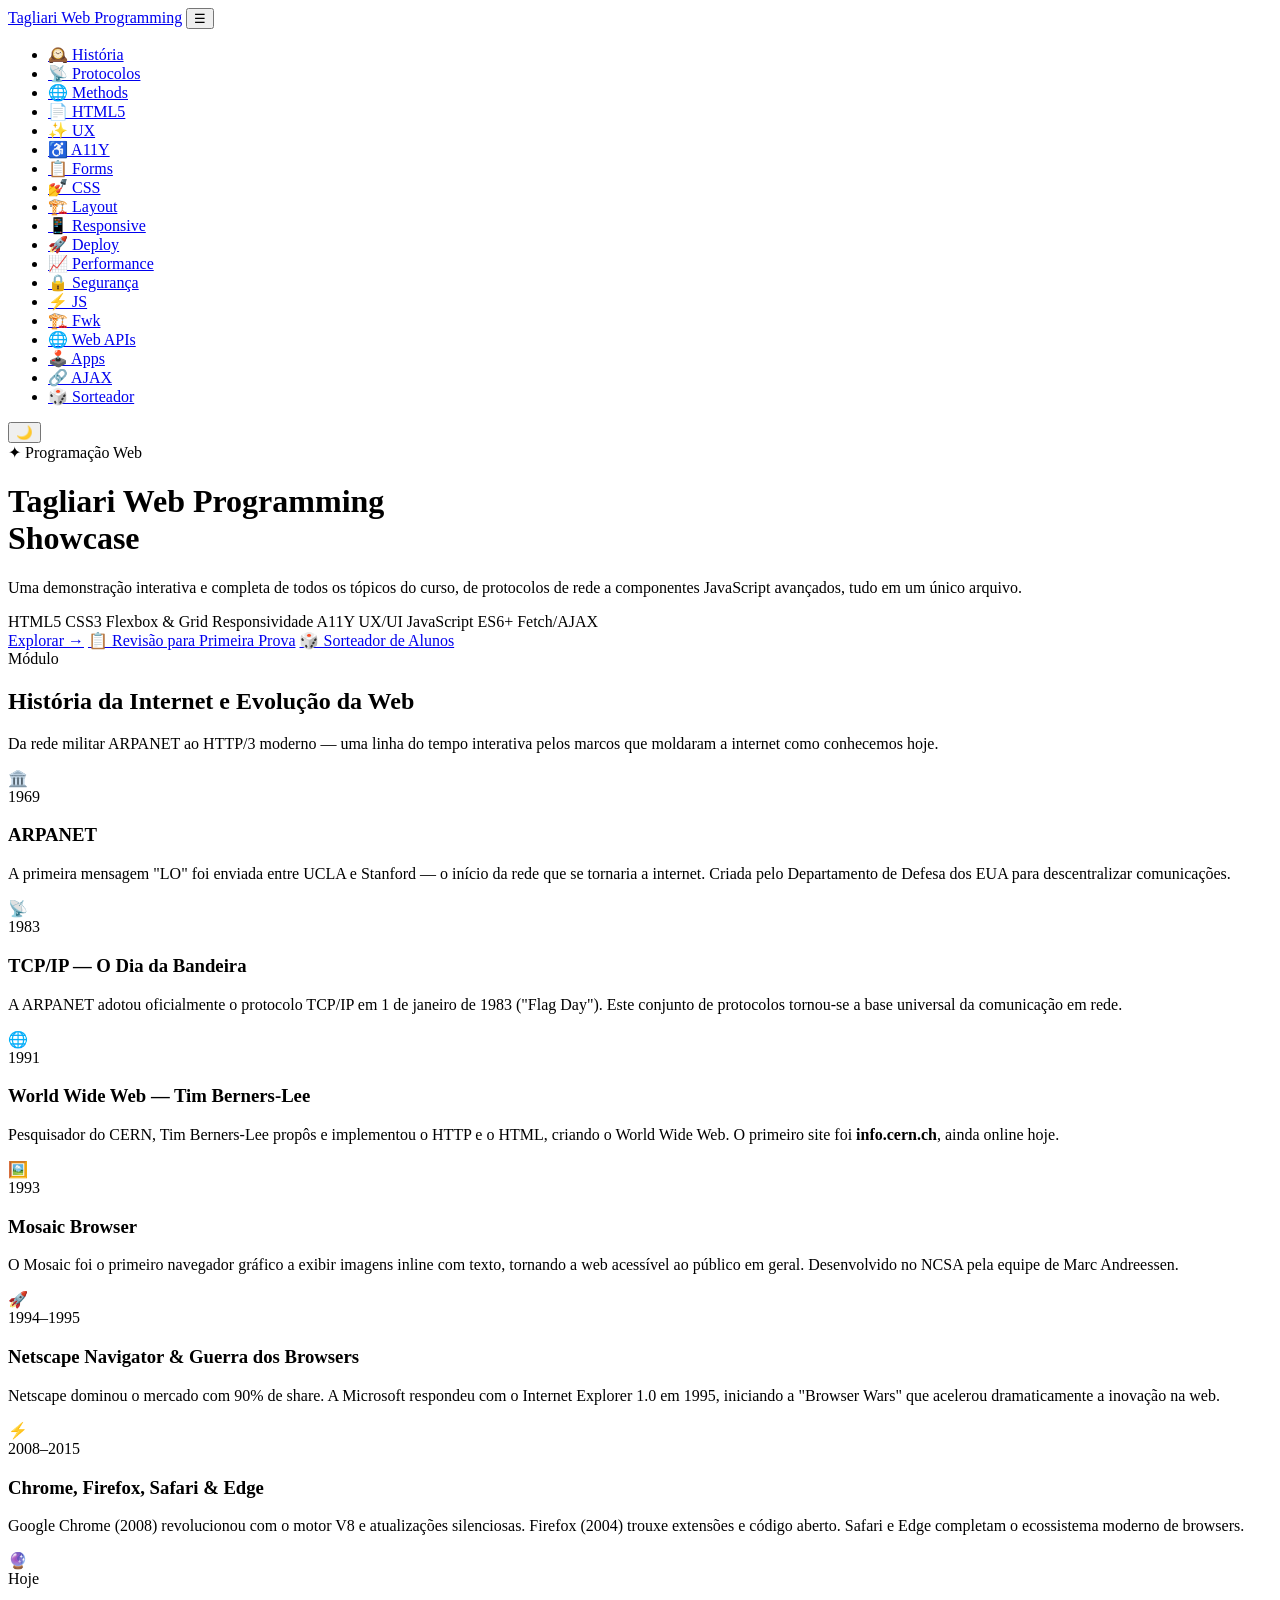
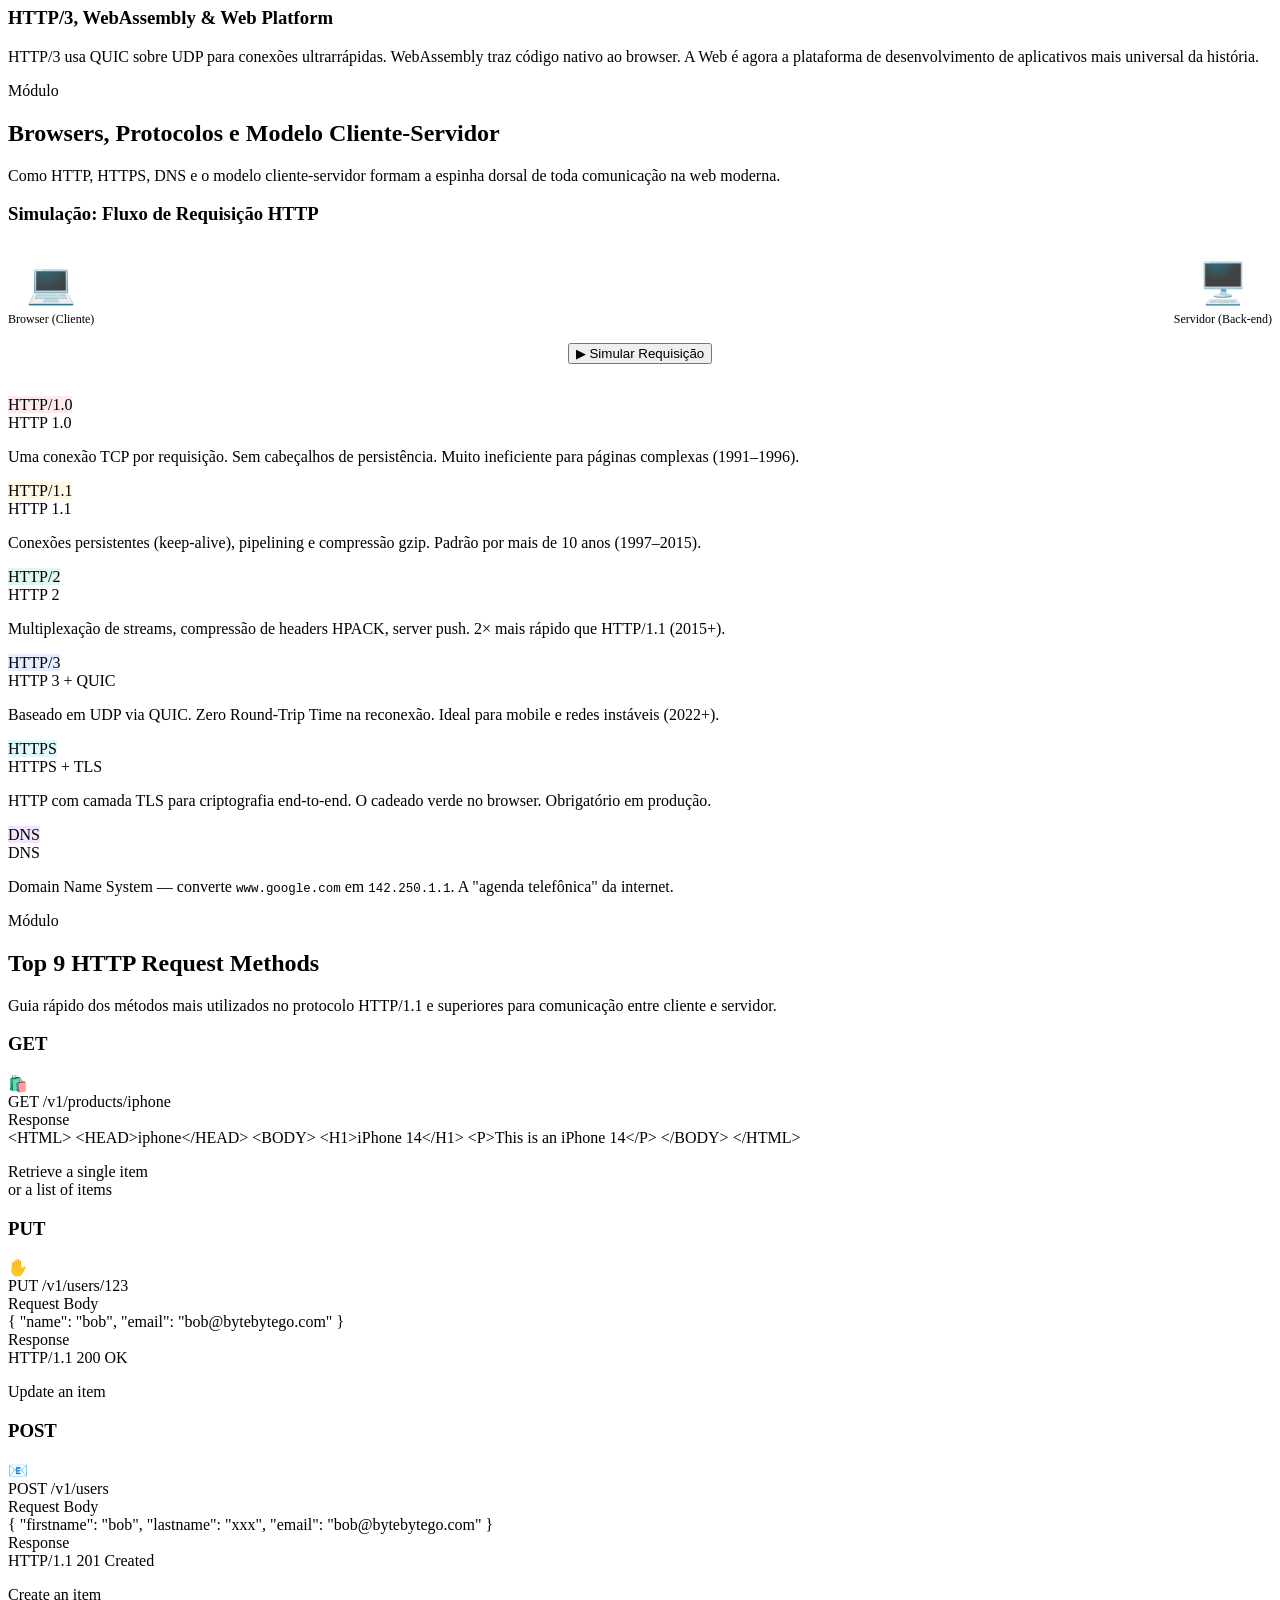
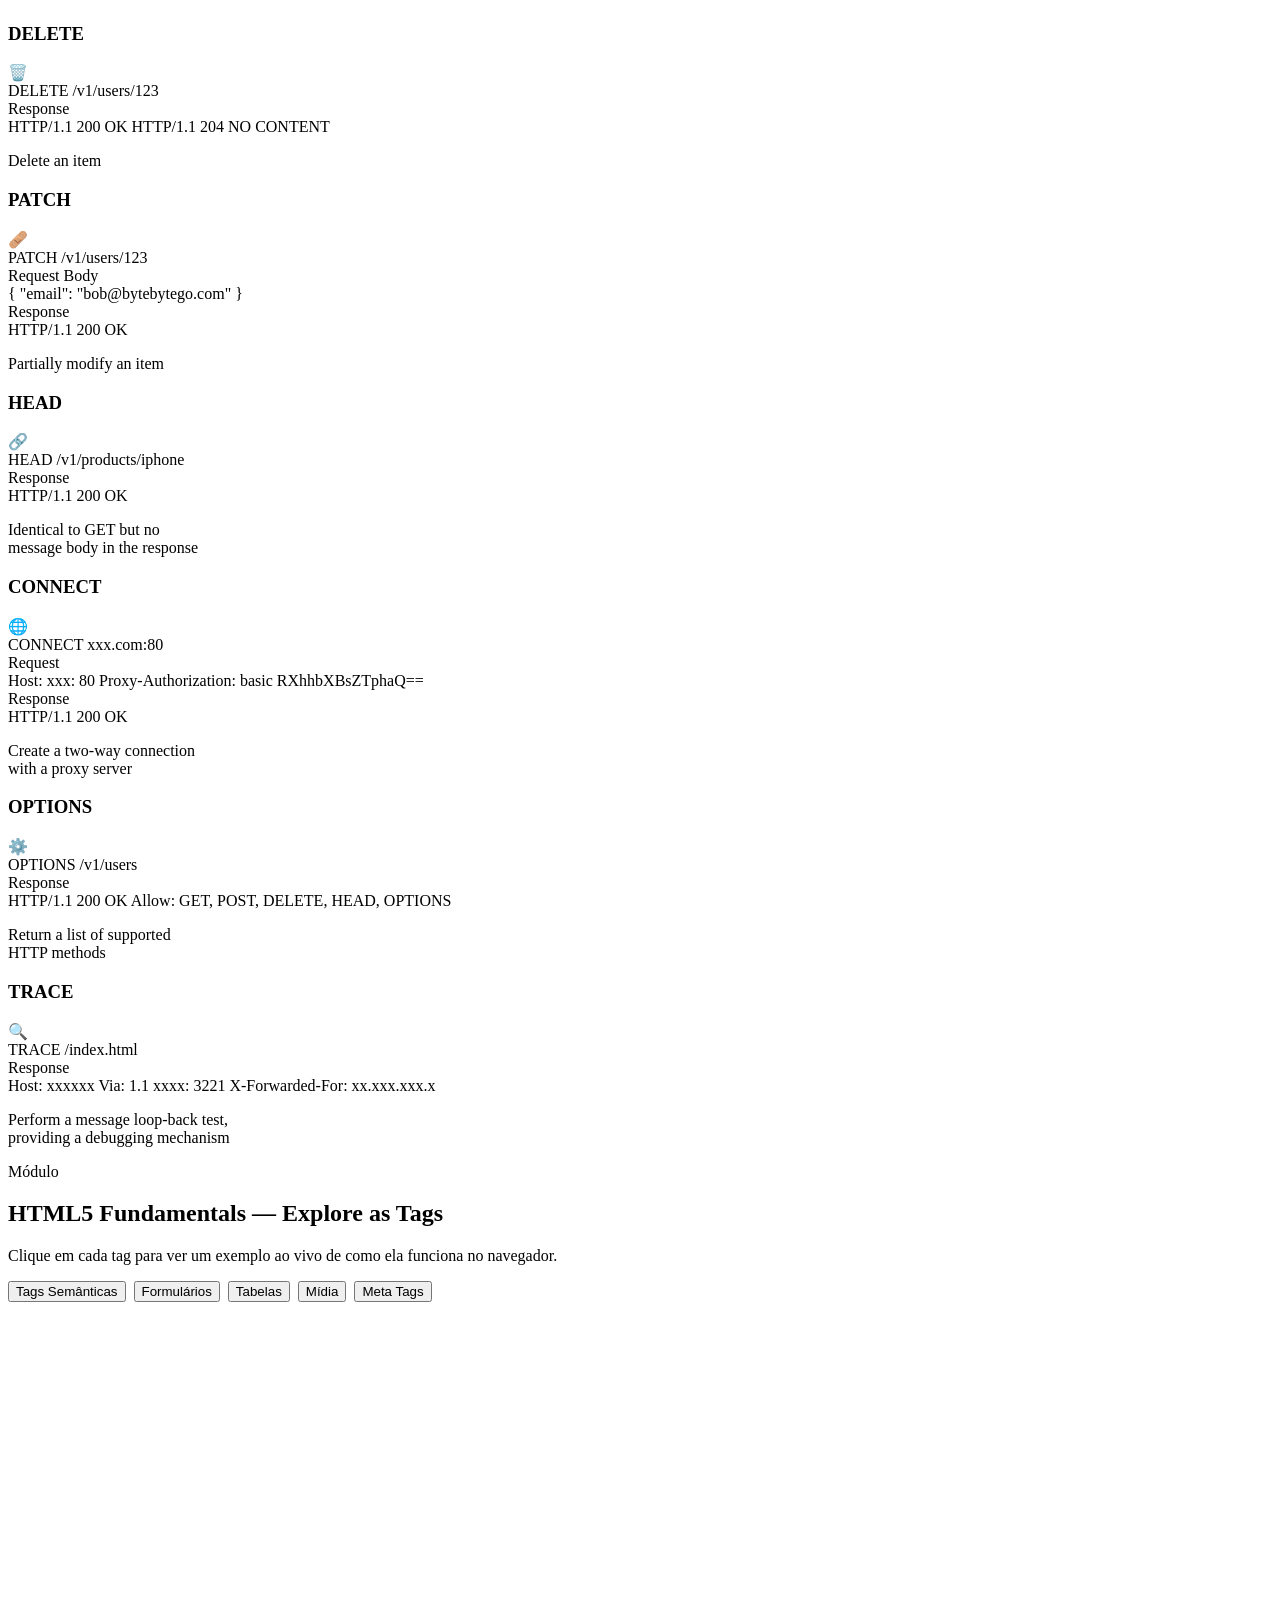
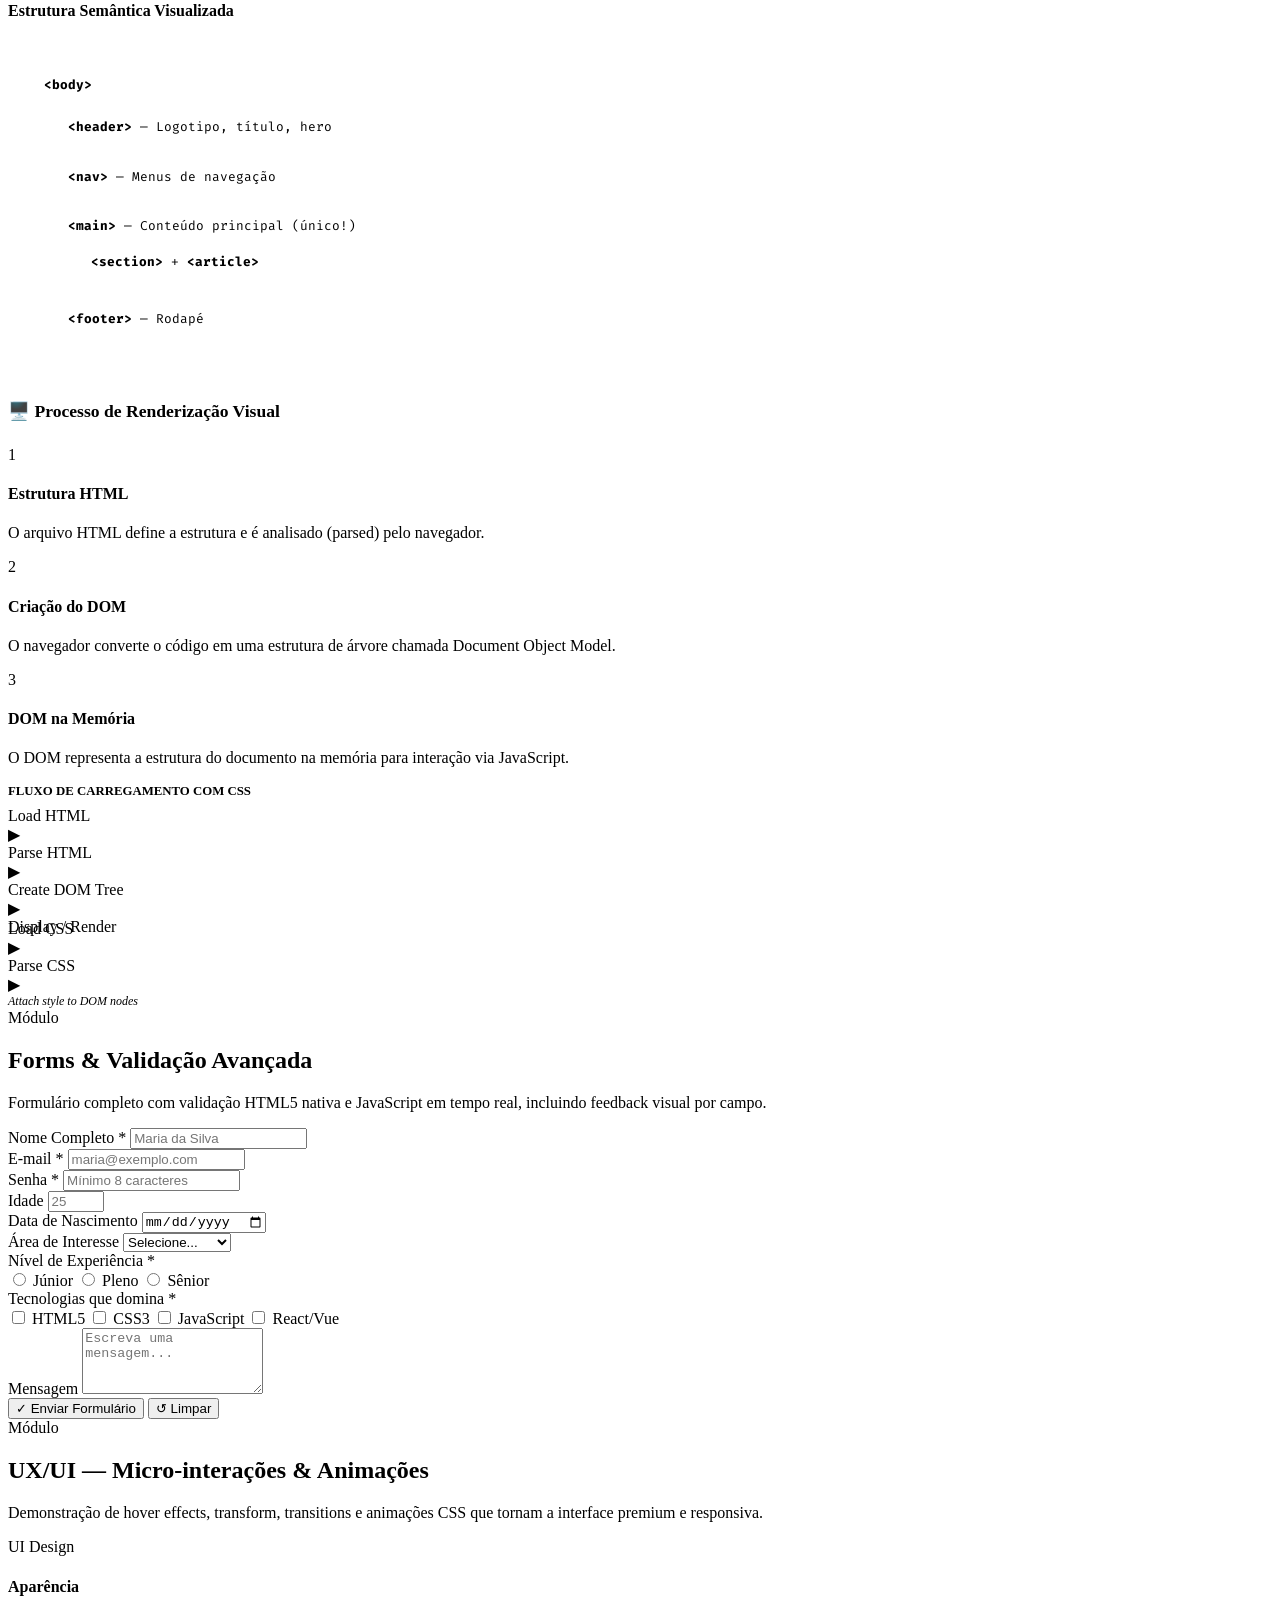
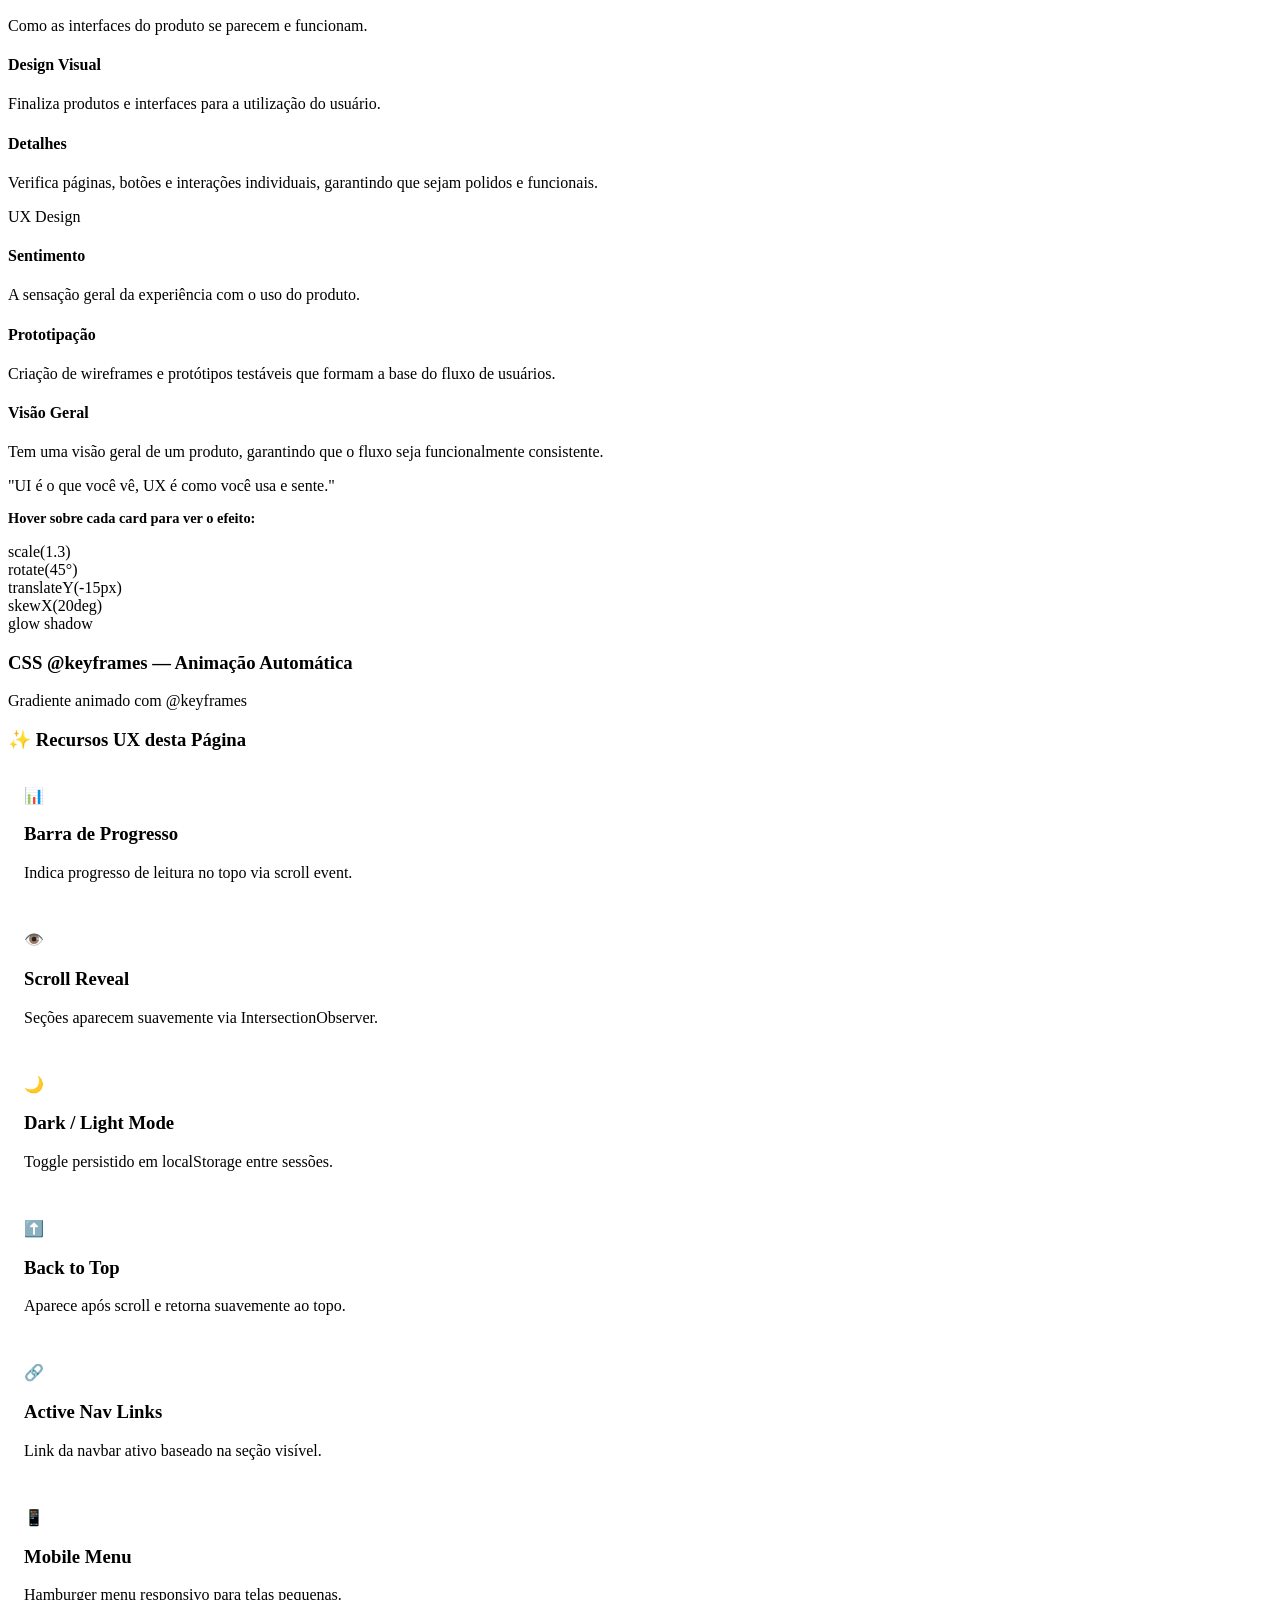
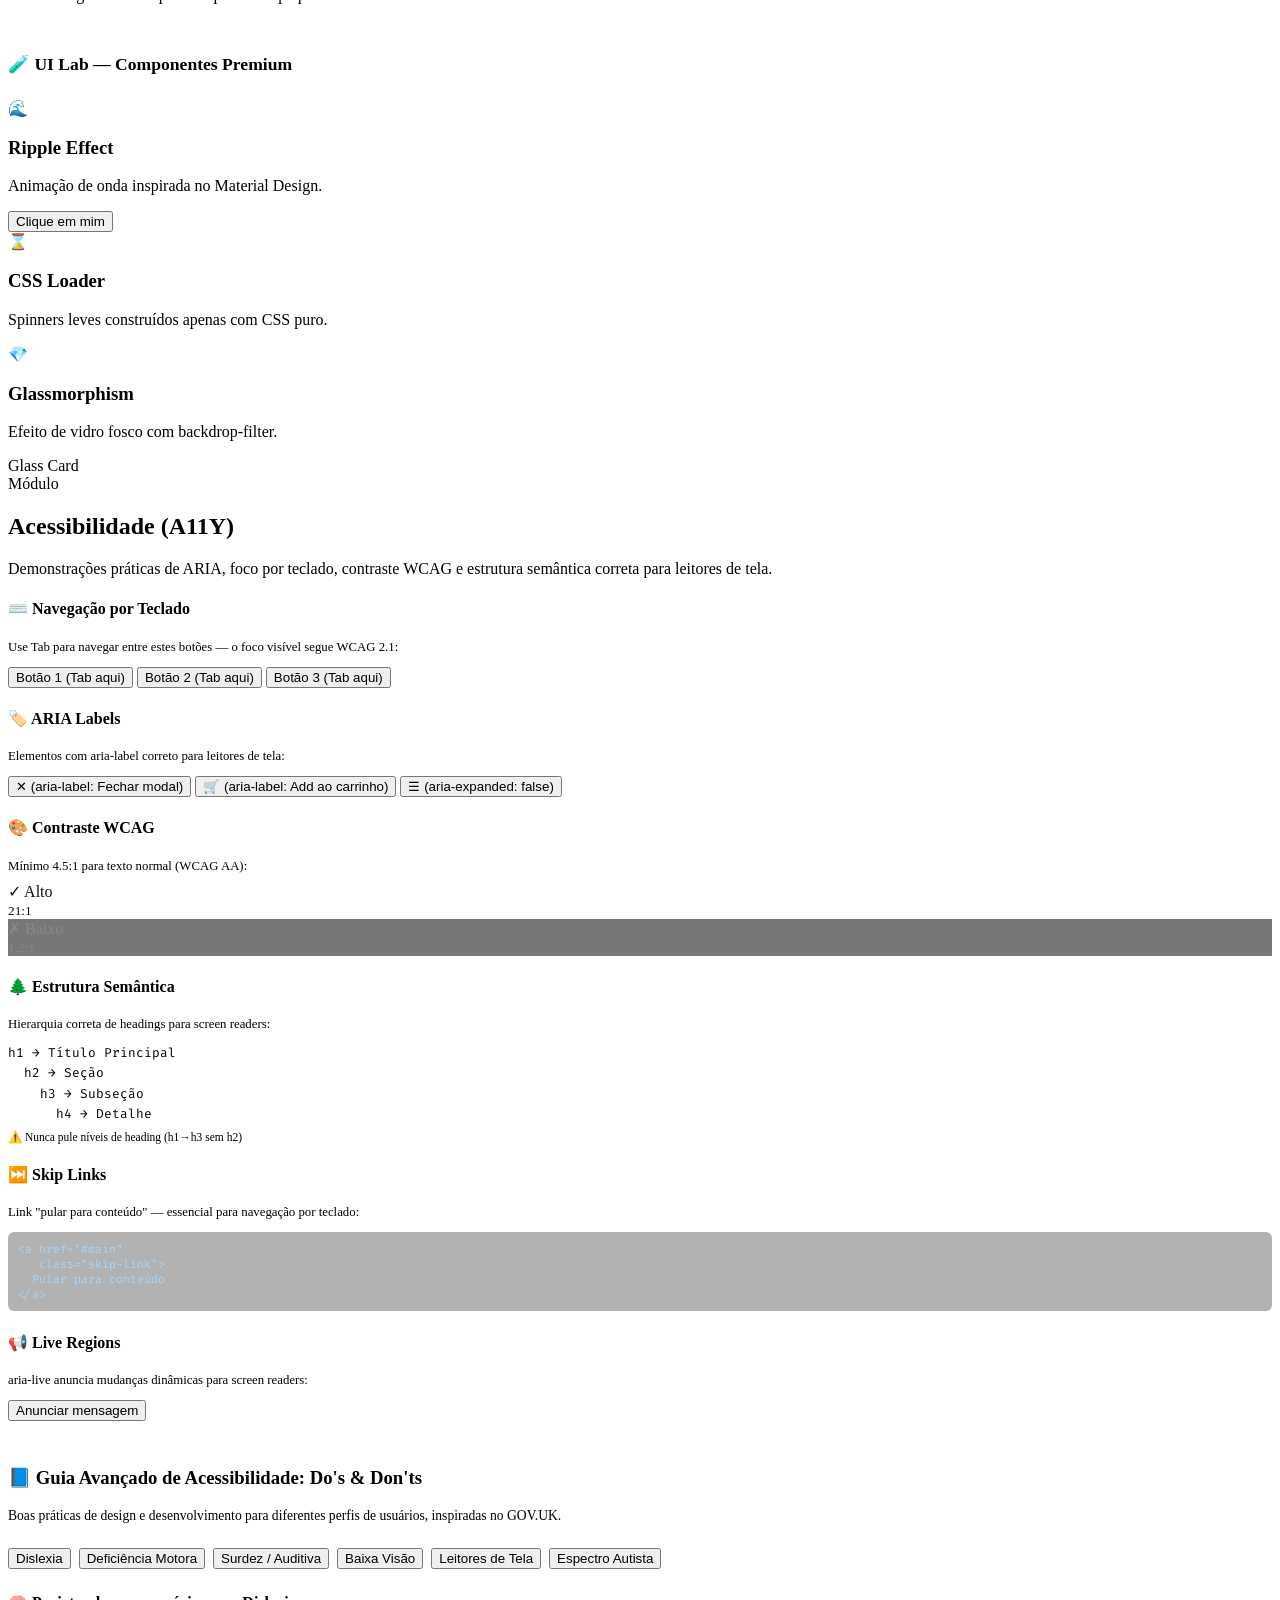
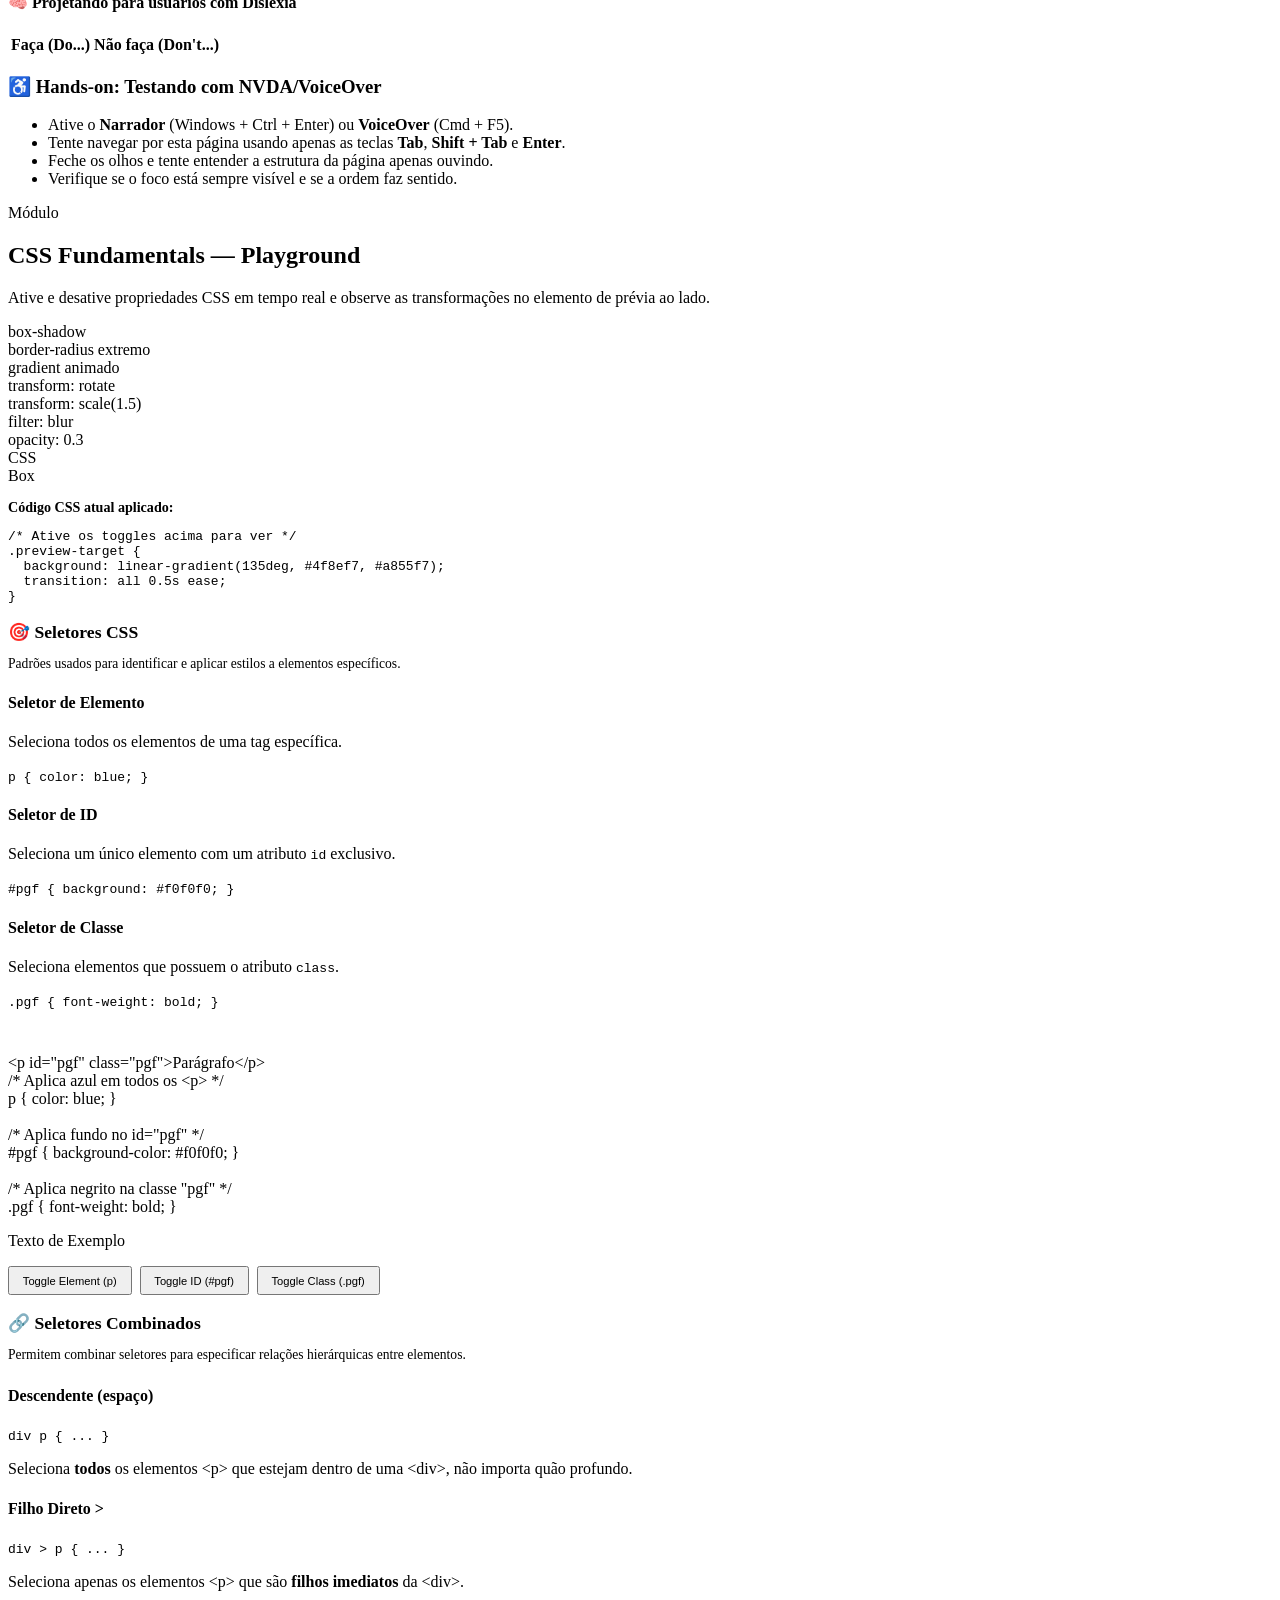
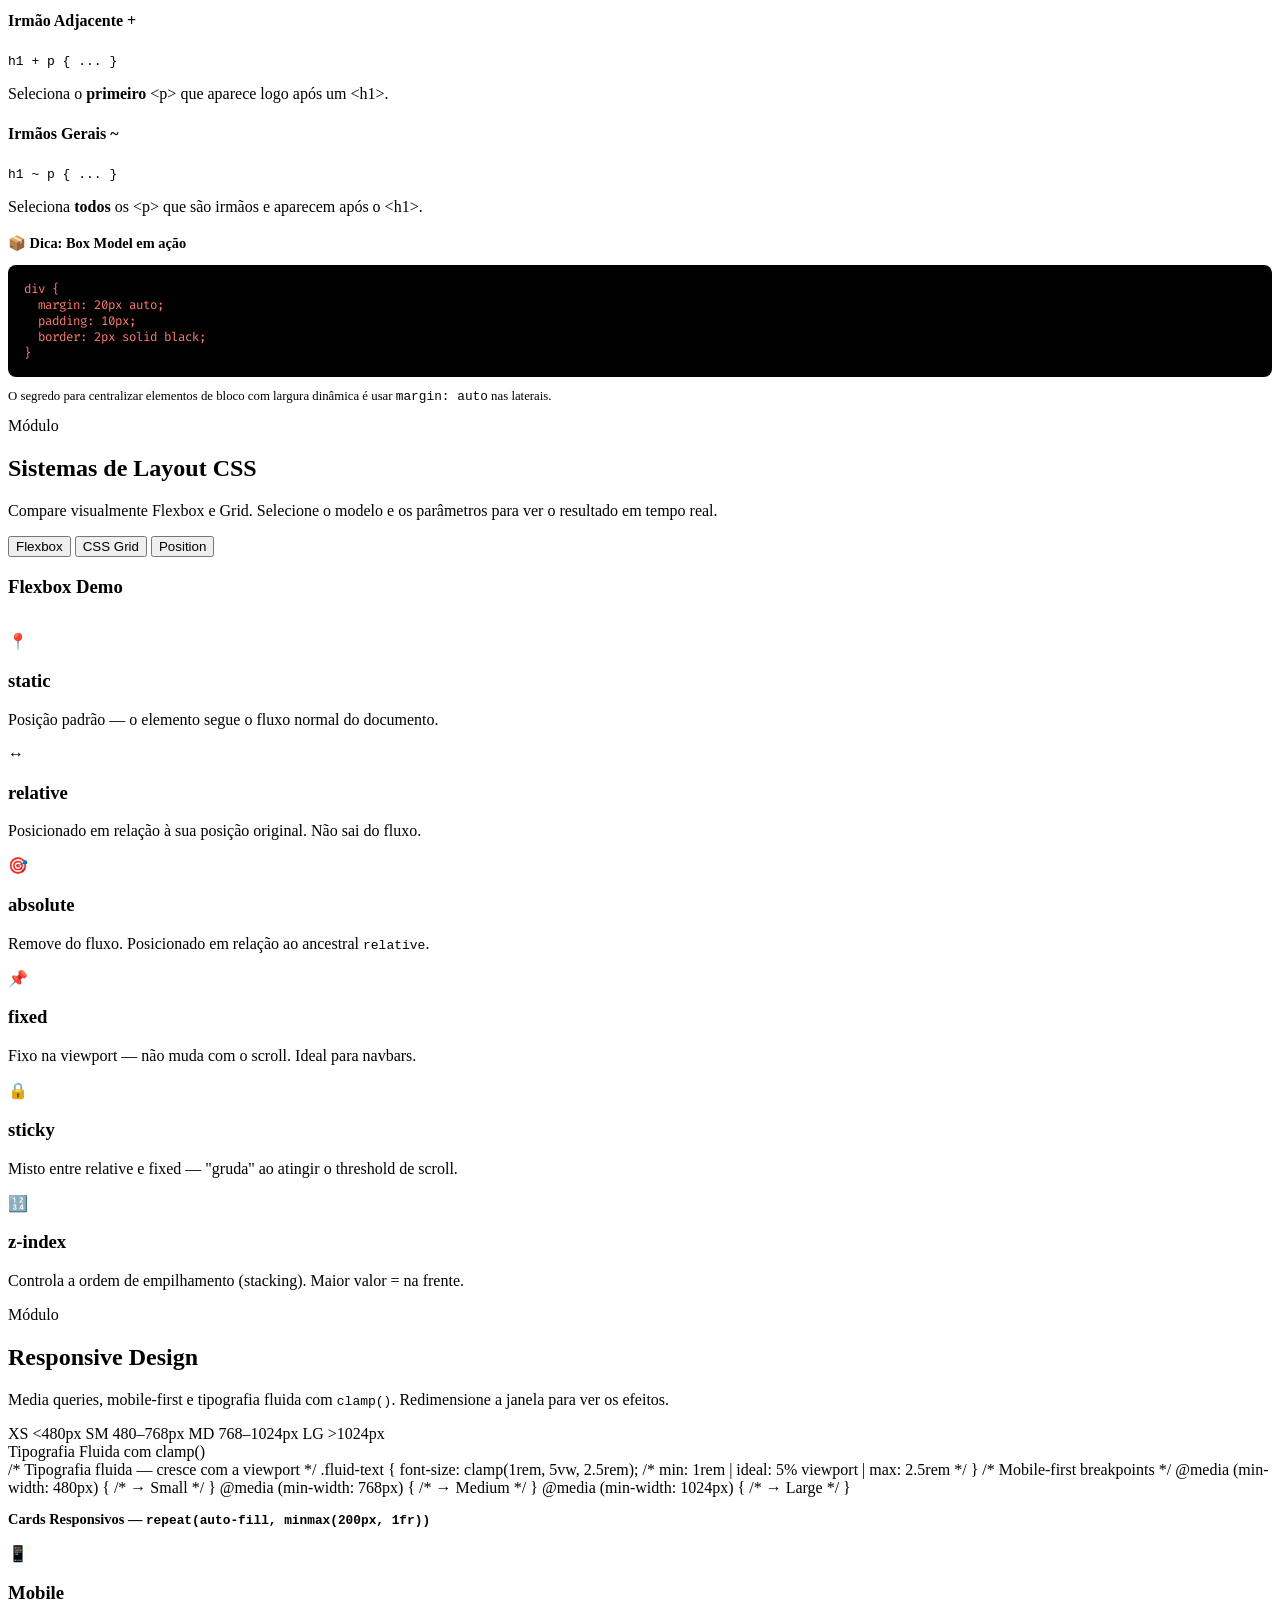
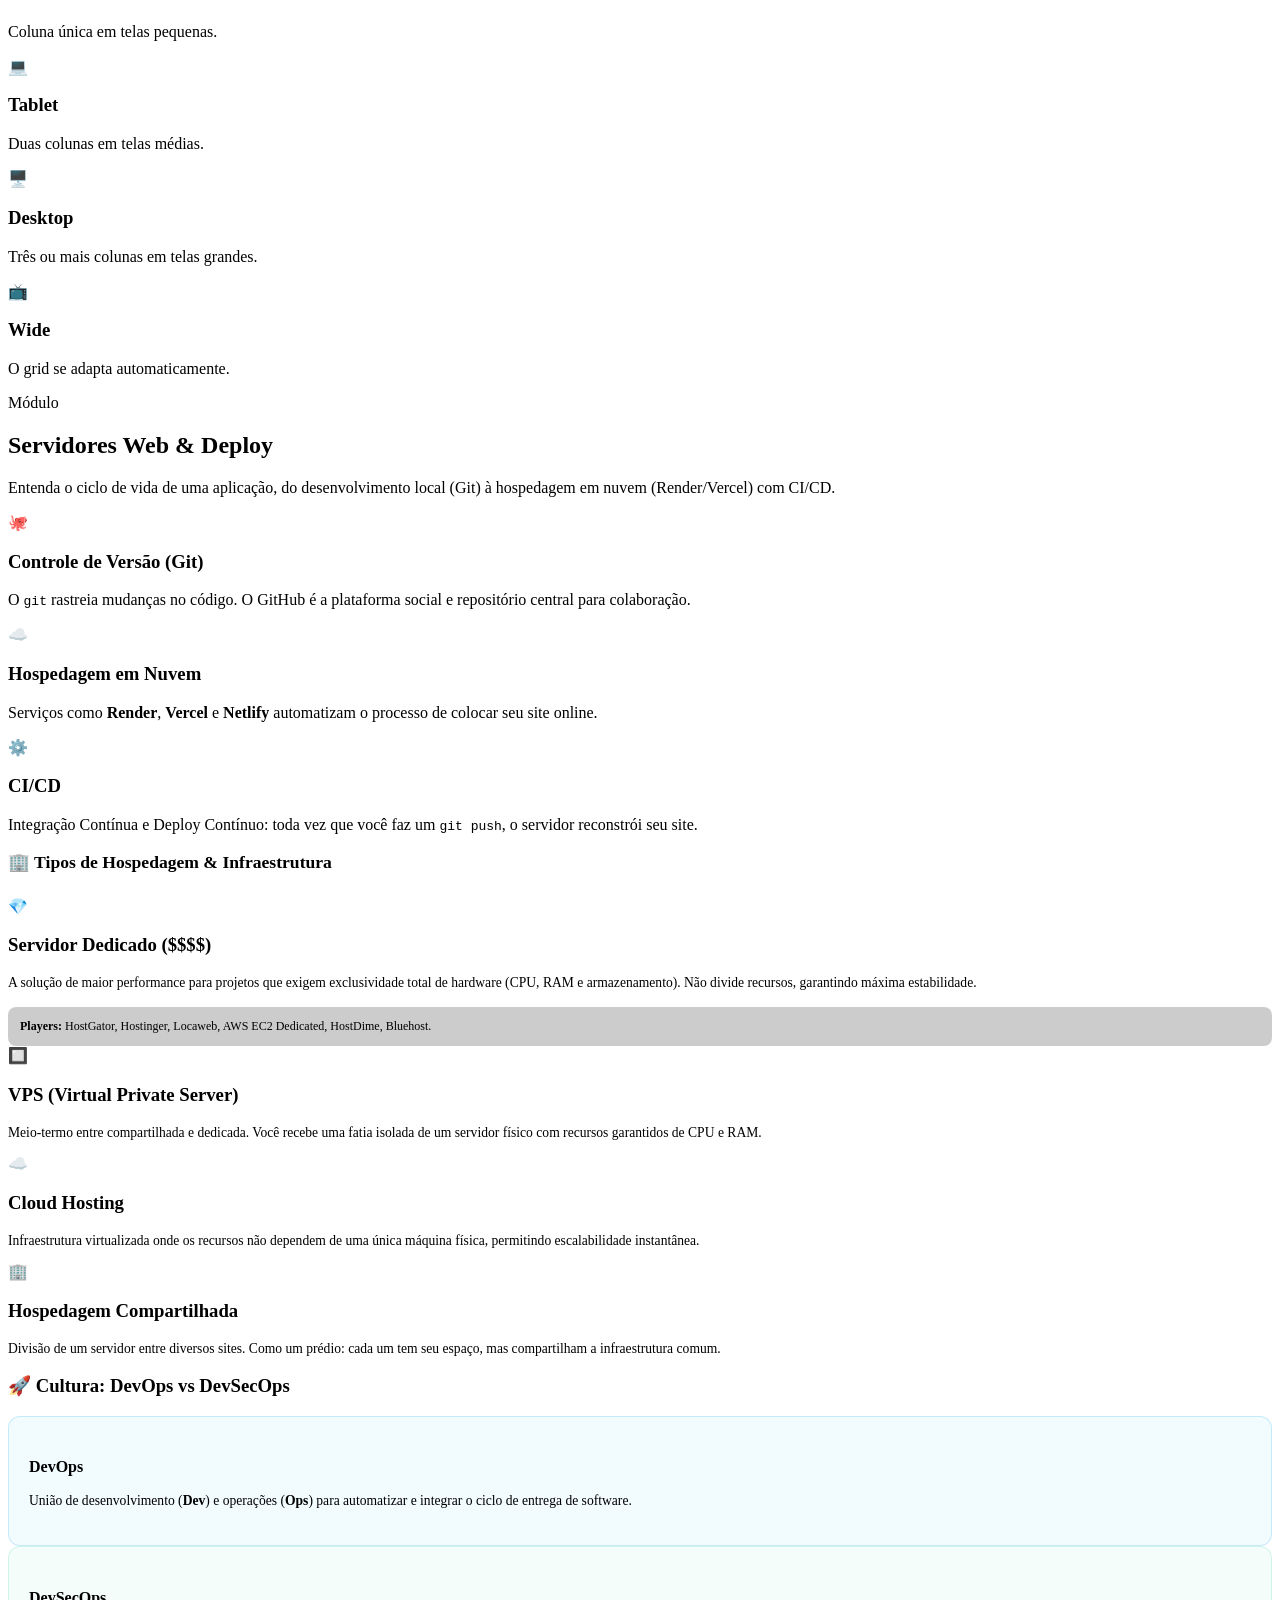
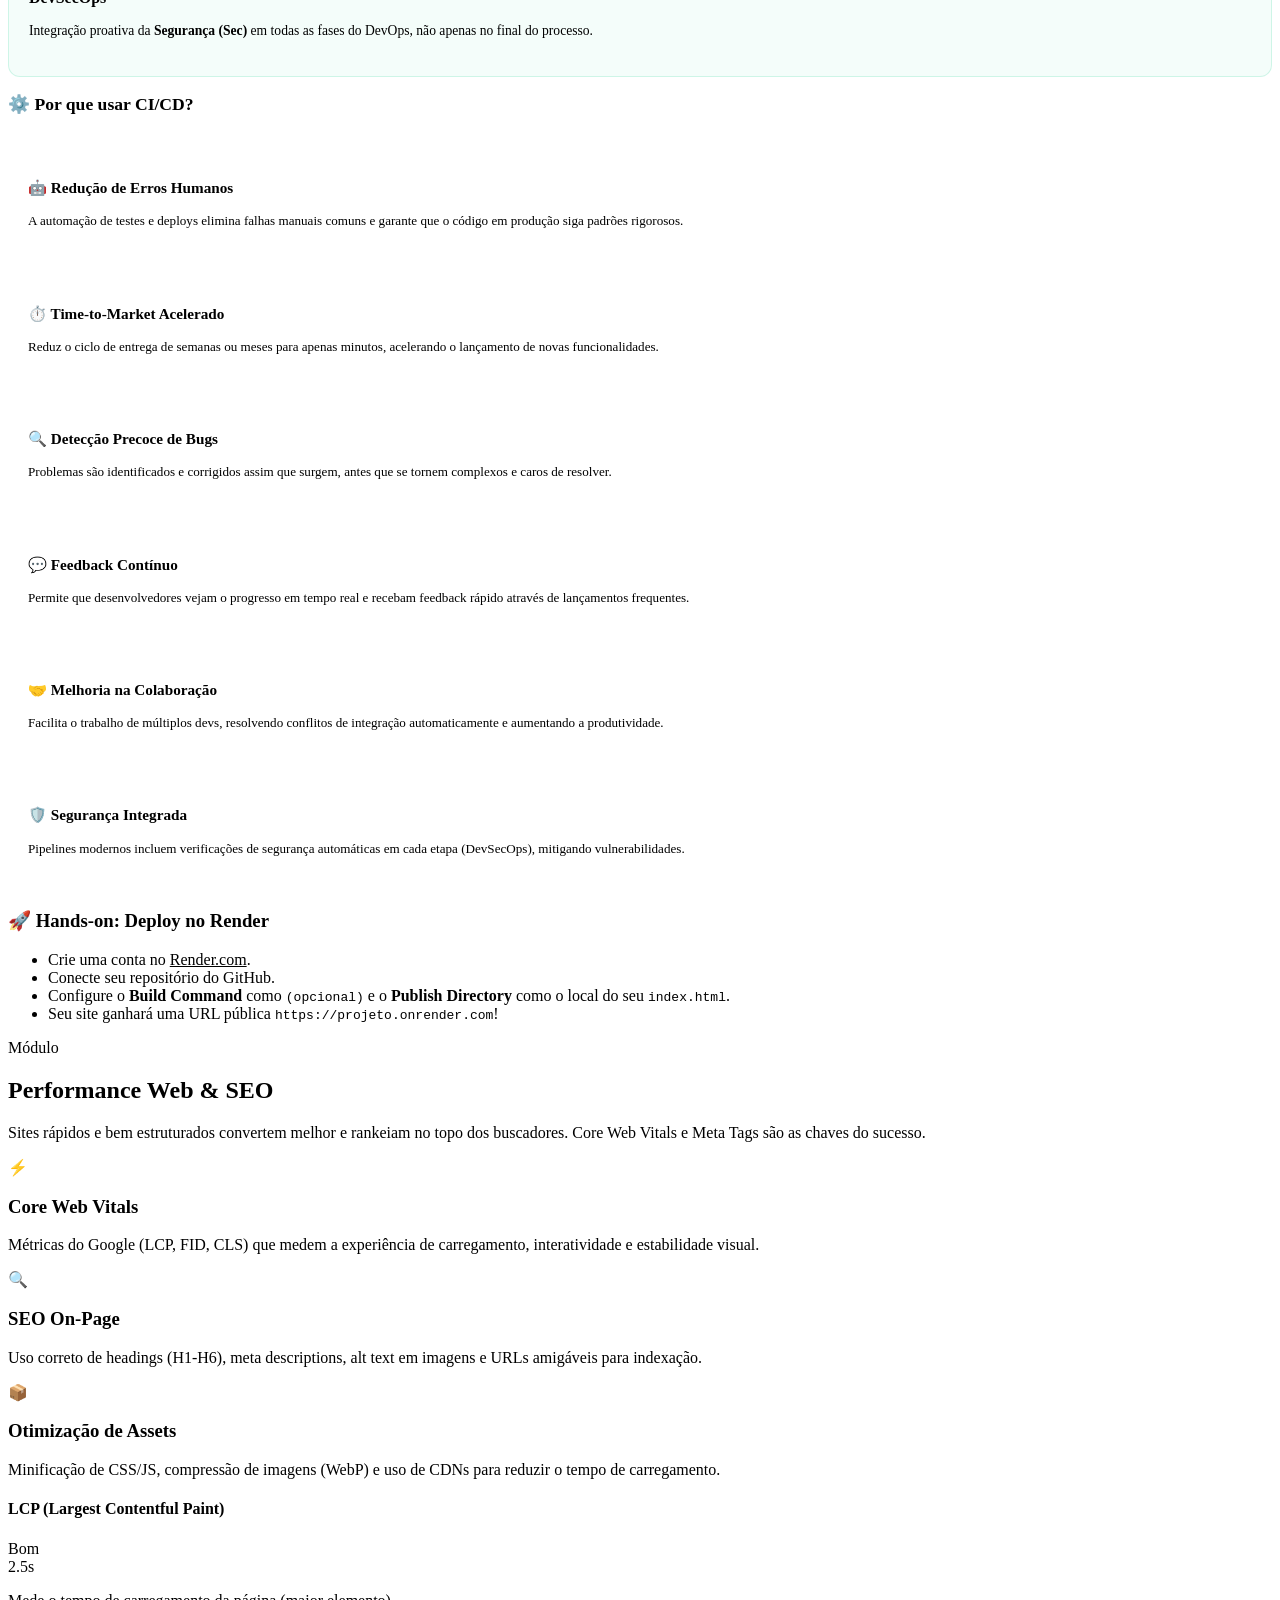
==== index.html @ 9ef02440 "sorting classroom" ====
<!DOCTYPE html>
<html lang="pt-BR">

<head>
  <meta charset="UTF-8">
  <meta name="viewport" content="width=device-width, initial-scale=1.0">
  <meta name="description"
    content="Tagliari Web Programming Showcase — demonstração interativa completa de todos os tópicos do curso: HTML5, CSS3, JavaScript, AJAX, Acessibilidade, UX/UI e muito mais.">
  <meta property="og:title" content="Tagliari Web Programming Showcase">
  <meta property="og:description" content="Demonstração interativa de todos os tópicos do curso de Programação Web.">
  <title>Tagliari Web Programming Showcase</title>
  <link rel="preconnect" href="https://fonts.googleapis.com">
  <link
    href="https://fonts.googleapis.com/css2?family=Inter:wght@400;500;600;700;800;900&family=Fira+Code:wght@400;500&display=swap"
    rel="stylesheet">

  <link rel="stylesheet" href="index-style.css">
</head>

<body>

  <!-- ── SCROLL PROGRESS ───────────────────────── -->
  <div id="scroll-bar" role="progressbar" aria-label="Progresso de leitura"></div>

  <!-- ── STICKY NAVBAR ─────────────────────────── -->
  <nav id="navbar" aria-label="Navegação principal">
    <a href="index.html" class="navbar-brand" aria-label="Portfólio Web URI">Tagliari Web Programming</a>

    <button id="hamburger" aria-label="Abrir menu" aria-expanded="false" onclick="toggleMobileNav()">☰</button>

    <ul class="navbar-nav" id="navbar-nav" role="list">
      <li><a href="#sec-history" aria-label="Ir para História">🕰️ História</a></li>
      <li><a href="#sec-protocols" aria-label="Ir para Protocolos">📡 Protocolos</a></li>
      <li><a href="#sec-methods" aria-label="Ir para Métodos HTTP">🌐 Methods</a></li>
      <li><a href="#sec-html" aria-label="Ir para HTML5">📄 HTML5</a></li>
      <li><a href="#sec-ux" aria-label="Ir para UX/UI">✨ UX</a></li>
      <li><a href="#sec-a11y" aria-label="Ir para Acessibilidade">♿ A11Y</a></li>
      <li><a href="#sec-forms" aria-label="Ir para Formulários">📋 Forms</a></li>
      <li><a href="#sec-css" aria-label="Ir para CSS">💅 CSS</a></li>
      <li><a href="#sec-layout" aria-label="Ir para Layouts">🏗️ Layout</a></li>
      <li><a href="#sec-responsive" aria-label="Ir para Responsivo">📱 Responsive</a></li>
      <li><a href="#sec-deploy" aria-label="Ir para Deploy">🚀 Deploy</a></li>
      <li><a href="#sec-perf" aria-label="Ir para Performance">📈 Performance</a></li>
      <li><a href="#sec-sec" aria-label="Ir para Segurança">🔒 Segurança</a></li>
      <li><a href="#sec-jsbasics" aria-label="Ir para JavaScript">⚡ JS</a></li>
      <li><a href="#sec-fwk" aria-label="Ir para Frameworks">🏗️ Fwk</a></li>
      <li><a href="#sec-apis" aria-label="Ir para Web APIs">🌐 Web APIs</a></li>
      <li><a href="#sec-apps" aria-label="Ir para Apps">🕹️ Apps</a></li>
      <li><a href="#sec-ajax" aria-label="Ir para AJAX">🔗 AJAX</a></li>
      <li><a href="sorteador.html" aria-label="Ir para Sorteador de Alunos">🎲 Sorteador</a></li>
    </ul>

    <div class="navbar-actions">
      <button id="mode-toggle" aria-label="Alternar modo claro/escuro" title="Alternar tema">🌙</button>
    </div>
  </nav>

  <!-- ═══════════════════════════════════════════════
       HERO
  ═══════════════════════════════════════════════ -->
  <header id="hero" role="banner">
    <div class="hero-badge">✦ Programação Web</div>
    <h1>
      <span class="grad">Tagliari Web Programming</span><br>Showcase
    </h1>
    <p class="hero-sub">
      Uma demonstração interativa e completa de todos os tópicos do curso, de protocolos de rede a componentes
      JavaScript avançados, tudo em um único arquivo.
    </p>
    <div class="hero-pills" role="list" aria-label="Tópicos cobertos">
      <span class="hero-pill" role="listitem">HTML5</span>
      <span class="hero-pill" role="listitem">CSS3</span>
      <span class="hero-pill" role="listitem">Flexbox & Grid</span>
      <span class="hero-pill" role="listitem">Responsividade</span>
      <span class="hero-pill" role="listitem">A11Y</span>
      <span class="hero-pill" role="listitem">UX/UI</span>
      <span class="hero-pill" role="listitem">JavaScript ES6+</span>
      <span class="hero-pill" role="listitem">Fetch/AJAX</span>
    </div>
    <div class="hero-cta">
      <a href="#sec-history" class="btn btn-primary" aria-label="Explorar showcase">Explorar →</a>
      <a href="revisao-first-test.html" class="btn btn-outline" aria-label="Ir para revisão">📋 Revisão para Primeira Prova</a>
      <a href="sorteador.html" class="btn btn-outline" aria-label="Ir para Sorteador de Alunos">🎲 Sorteador de Alunos</a>
    </div>
  </header>

  <main>

    <!-- ═══════════════════════════════════════════
         SECTION — INTERNET HISTORY & TIMELINE
    ═══════════════════════════════════════════ -->
    <section class="showcase-section" id="sec-history" aria-labelledby="h-history">
      <div class="section-inner">
        <span class="section-label">Módulo</span>
        <h2 class="section-title" id="h-history">História da Internet e Evolução da Web</h2>
        <p class="section-desc">Da rede militar ARPANET ao HTTP/3 moderno — uma linha do tempo interativa pelos marcos
          que moldaram a internet como conhecemos hoje.</p>

        <nav class="timeline" aria-label="Linha do tempo da internet">

          <article class="timeline-item">
            <div class="tl-dot" aria-hidden="true">🏛️</div>
            <div class="tl-content">
              <div class="tl-year">1969</div>
              <h3 class="tl-title">ARPANET</h3>
              <p class="tl-desc">A primeira mensagem "LO" foi enviada entre UCLA e Stanford — o início da rede que se
                tornaria a internet. Criada pelo Departamento de Defesa dos EUA para descentralizar comunicações.</p>
            </div>
          </article>

          <article class="timeline-item">
            <div class="tl-dot" aria-hidden="true">📡</div>
            <div class="tl-content">
              <div class="tl-year">1983</div>
              <h3 class="tl-title">TCP/IP — O Dia da Bandeira</h3>
              <p class="tl-desc">A ARPANET adotou oficialmente o protocolo TCP/IP em 1 de janeiro de 1983 ("Flag Day").
                Este conjunto de protocolos tornou-se a base universal da comunicação em rede.</p>
            </div>
          </article>

          <article class="timeline-item">
            <div class="tl-dot" aria-hidden="true">🌐</div>
            <div class="tl-content">
              <div class="tl-year">1991</div>
              <h3 class="tl-title">World Wide Web — Tim Berners-Lee</h3>
              <p class="tl-desc">Pesquisador do CERN, Tim Berners-Lee propôs e implementou o HTTP e o HTML, criando o
                World Wide Web. O primeiro site foi <strong>info.cern.ch</strong>, ainda online hoje.</p>
            </div>
          </article>

          <article class="timeline-item">
            <div class="tl-dot" aria-hidden="true">🖼️</div>
            <div class="tl-content">
              <div class="tl-year">1993</div>
              <h3 class="tl-title">Mosaic Browser</h3>
              <p class="tl-desc">O Mosaic foi o primeiro navegador gráfico a exibir imagens inline com texto, tornando a
                web acessível ao público em geral. Desenvolvido no NCSA pela equipe de Marc Andreessen.</p>
            </div>
          </article>

          <article class="timeline-item">
            <div class="tl-dot" aria-hidden="true">🚀</div>
            <div class="tl-content">
              <div class="tl-year">1994–1995</div>
              <h3 class="tl-title">Netscape Navigator & Guerra dos Browsers</h3>
              <p class="tl-desc">Netscape dominou o mercado com 90% de share. A Microsoft respondeu com o Internet
                Explorer 1.0 em 1995, iniciando a "Browser Wars" que acelerou dramaticamente a inovação na web.</p>
            </div>
          </article>

          <article class="timeline-item">
            <div class="tl-dot" aria-hidden="true">⚡</div>
            <div class="tl-content">
              <div class="tl-year">2008–2015</div>
              <h3 class="tl-title">Chrome, Firefox, Safari & Edge</h3>
              <p class="tl-desc">Google Chrome (2008) revolucionou com o motor V8 e atualizações silenciosas. Firefox
                (2004) trouxe extensões e código aberto. Safari e Edge completam o ecossistema moderno de browsers.</p>
            </div>
          </article>

          <article class="timeline-item">
            <div class="tl-dot" aria-hidden="true">🔮</div>
            <div class="tl-content">
              <div class="tl-year">Hoje</div>
              <h3 class="tl-title">HTTP/3, WebAssembly & Web Platform</h3>
              <p class="tl-desc">HTTP/3 usa QUIC sobre UDP para conexões ultrarrápidas. WebAssembly traz código nativo
                ao browser. A Web é agora a plataforma de desenvolvimento de aplicativos mais universal da história.</p>
            </div>
          </article>

        </nav>
      </div>
    </section>

    <!-- ═══════════════════════════════════════════
         SECTION — BROWSERS & PROTOCOLS
    ═══════════════════════════════════════════ -->
    <section class="showcase-section" id="sec-protocols" aria-labelledby="h-protocols">
      <div class="section-inner">
        <span class="section-label">Módulo</span>
        <h2 class="section-title" id="h-protocols">Browsers, Protocolos e Modelo Cliente-Servidor</h2>
        <p class="section-desc">Como HTTP, HTTPS, DNS e o modelo cliente-servidor formam a espinha dorsal de toda
          comunicação na web moderna.</p>

        <!-- Animated client-server diagram -->
        <div class="demo-panel mb-2">
          <h3>Simulação: Fluxo de Requisição HTTP</h3>
          <div id="req-diagram"
            style="display:flex;align-items:center;gap:1rem;flex-wrap:wrap;justify-content:center;padding:1rem 0;">
            <div style="text-align:center;">
              <div style="font-size:2.5rem;">💻</div>
              <div style="font-size:0.75rem;color:var(--mode-txt2);margin-top:0.3rem;">Browser (Cliente)</div>
            </div>
            <div id="arrow-anim" style="flex:1;min-width:120px;position:relative;height:40px;">
              <div id="req-arrow"
                style="position:absolute;top:50%;left:0;transform:translateY(-50%);font-size:0.7rem;color:var(--blue);font-weight:700;opacity:0;transition:all 0.4s;">
                ──── GET /index.html ────▶
              </div>
              <div id="res-arrow"
                style="position:absolute;bottom:0;right:0;font-size:0.7rem;color:var(--green);font-weight:700;opacity:0;transition:all 0.4s;">
                ◀──── 200 OK + HTML ────
              </div>
            </div>
            <div style="text-align:center;">
              <div style="font-size:2.5rem;">🖥️</div>
              <div style="font-size:0.75rem;color:var(--mode-txt2);margin-top:0.3rem;">Servidor (Back-end)</div>
            </div>
          </div>
          <div style="text-align:center;">
            <button class="btn btn-primary" onclick="animarRequisicao()" id="req-btn"
              aria-label="Simular requisição HTTP">▶ Simular Requisição</button>
          </div>
          <div id="req-log"
            style="margin-top:1rem;font-family:'Fira Code',monospace;font-size:0.78rem;color:var(--mode-txt2);min-height:1rem;"
            aria-live="polite"></div>
        </div>

        <!-- Protocol comparison cards -->
        <div class="protocol-grid">
          <div class="protocol-card">
            <span class="protocol-badge" style="background:rgba(248,113,113,0.15);color:var(--red);">HTTP/1.0</span>
            <div class="p-title">HTTP 1.0</div>
            <p class="p-desc">Uma conexão TCP por requisição. Sem cabeçalhos de persistência. Muito ineficiente para
              páginas complexas (1991–1996).</p>
          </div>
          <div class="protocol-card">
            <span class="protocol-badge" style="background:rgba(252,211,77,0.15);color:var(--yellow);">HTTP/1.1</span>
            <div class="p-title">HTTP 1.1</div>
            <p class="p-desc">Conexões persistentes (keep-alive), pipelining e compressão gzip. Padrão por mais de 10
              anos (1997–2015).</p>
          </div>
          <div class="protocol-card">
            <span class="protocol-badge" style="background:rgba(52,211,153,0.15);color:var(--green);">HTTP/2</span>
            <div class="p-title">HTTP 2</div>
            <p class="p-desc">Multiplexação de streams, compressão de headers HPACK, server push. 2× mais rápido que
              HTTP/1.1 (2015+).</p>
          </div>
          <div class="protocol-card">
            <span class="protocol-badge" style="background:rgba(79,142,247,0.15);color:var(--blue);">HTTP/3</span>
            <div class="p-title">HTTP 3 + QUIC</div>
            <p class="p-desc">Baseado em UDP via QUIC. Zero Round-Trip Time na reconexão. Ideal para mobile e redes
              instáveis (2022+).</p>
          </div>
          <div class="protocol-card">
            <span class="protocol-badge" style="background:rgba(34,211,238,0.15);color:var(--cyan);">HTTPS</span>
            <div class="p-title">HTTPS + TLS</div>
            <p class="p-desc">HTTP com camada TLS para criptografia end-to-end. O cadeado verde no browser. Obrigatório
              em produção.</p>
          </div>
          <div class="protocol-card">
            <span class="protocol-badge" style="background:rgba(168,85,247,0.15);color:var(--purple);">DNS</span>
            <div class="p-title">DNS</div>
            <p class="p-desc">Domain Name System — converte <code
                style="font-size:0.78rem;color:var(--purple)">www.google.com</code> em <code
                style="font-size:0.78rem;color:var(--purple)">142.250.1.1</code>. A "agenda telefônica" da internet.</p>
          </div>
        </div>
      </div>
    </section>

    <!-- ═══════════════════════════════════════════
         SECTION — HTTP METHODS
    ═══════════════════════════════════════════ -->
    <section class="showcase-section" id="sec-methods" aria-labelledby="h-methods">
      <div class="section-inner">
        <span class="section-label">Módulo</span>
        <h2 class="section-title" id="h-methods">Top 9 HTTP Request Methods</h2>
        <p class="section-desc">Guia rápido dos métodos mais utilizados no protocolo HTTP/1.1 e superiores para
          comunicação entre cliente e servidor.</p>

        <div class="methods-grid">

          <!-- ── GET ──────────────────────────── -->
          <div class="http-m-card get">
            <div class="card-title">
              <h3>GET</h3>
              <span class="emoji">🛍️</span>
            </div>
            <span class="url-pill">GET /v1/products/iphone</span>
            <div class="section">
              <span class="label response">Response</span>
              <div class="code-block">&lt;HTML&gt;
                &lt;HEAD&gt;iphone&lt;/HEAD&gt;
                &lt;BODY&gt;
                &lt;H1&gt;iPhone 14&lt;/H1&gt;
                &lt;P&gt;This is an iPhone 14&lt;/P&gt;
                &lt;/BODY&gt;
                &lt;/HTML&gt;</div>
            </div>
            <p class="description">Retrieve a single item<br>or a list of items</p>
          </div>

          <!-- ── PUT ──────────────────────────── -->
          <div class="http-m-card put">
            <div class="card-title">
              <h3>PUT</h3>
              <span class="emoji">✋</span>
            </div>
            <span class="url-pill">PUT /v1/users/123</span>
            <div class="section">
              <span class="label request">Request Body</span>
              <div class="code-block">{ "name": "bob",
                "email": "bob@bytebytego.com"
                }</div>
            </div>
            <div class="section">
              <span class="label response">Response</span>
              <div class="code-block">HTTP/1.1 <span class="s200">200 OK</span></div>
            </div>
            <p class="description">Update an item</p>
          </div>

          <!-- ── POST ─────────────────────────── -->
          <div class="http-m-card post">
            <div class="card-title">
              <h3>POST</h3>
              <span class="emoji">📧</span>
            </div>
            <span class="url-pill">POST /v1/users</span>
            <div class="section">
              <span class="label request">Request Body</span>
              <div class="code-block">{ "firstname": "bob",
                "lastname": "xxx",
                "email": "bob@bytebytego.com"
                }</div>
            </div>
            <div class="section">
              <span class="label response">Response</span>
              <div class="code-block">HTTP/1.1 <span class="s201">201 Created</span></div>
            </div>
            <p class="description">Create an item</p>
          </div>

          <!-- ── DELETE ───────────────────────── -->
          <div class="http-m-card delete">
            <div class="card-title">
              <h3>DELETE</h3>
              <span class="emoji">🗑️</span>
            </div>
            <span class="url-pill">DELETE /v1/users/123</span>
            <div class="section">
              <span class="label response">Response</span>
              <div class="code-block">HTTP/1.1 <span class="s200">200 OK</span>
                HTTP/1.1 <span class="s204">204 NO CONTENT</span></div>
            </div>
            <p class="description">Delete an item</p>
          </div>

          <!-- ── PATCH ────────────────────────── -->
          <div class="http-m-card patch">
            <div class="card-title">
              <h3>PATCH</h3>
              <span class="emoji">🩹</span>
            </div>
            <span class="url-pill">PATCH /v1/users/123</span>
            <div class="section">
              <span class="label request">Request Body</span>
              <div class="code-block">{
                "email": "bob@bytebytego.com"
                }</div>
            </div>
            <div class="section">
              <span class="label response">Response</span>
              <div class="code-block">HTTP/1.1 <span class="s200">200 OK</span></div>
            </div>
            <p class="description"><span class="hlp">Partially</span> modify an item</p>
          </div>

          <!-- ── HEAD ─────────────────────────── -->
          <div class="http-m-card head">
            <div class="card-title">
              <h3>HEAD</h3>
              <span class="emoji">🔗</span>
            </div>
            <span class="url-pill">HEAD /v1/products/iphone</span>
            <div class="section">
              <span class="label response">Response</span>
              <div class="code-block">HTTP/1.1 <span class="s200">200 OK</span></div>
            </div>
            <p class="description">Identical to GET but <span class="hl">no<br>message body</span> in the response</p>
          </div>

          <!-- ── CONNECT ──────────────────────── -->
          <div class="http-m-card connect">
            <div class="card-title">
              <h3>CONNECT</h3>
              <span class="emoji">🌐</span>
            </div>
            <span class="url-pill">CONNECT xxx.com:80</span>
            <div class="section">
              <span class="label request">Request</span>
              <div class="code-block">Host: xxx: 80
                Proxy-Authorization: basic
                RXhhbXBsZTphaQ==</div>
            </div>
            <div class="section">
              <span class="label response">Response</span>
              <div class="code-block">HTTP/1.1 <span class="s200">200 OK</span></div>
            </div>
            <p class="description">Create a two-way connection<br>with a <span class="hl">proxy server</span></p>
          </div>

          <!-- ── OPTIONS ──────────────────────── -->
          <div class="http-m-card options">
            <div class="card-title">
              <h3>OPTIONS</h3>
              <span class="emoji">⚙️</span>
            </div>
            <span class="url-pill">OPTIONS /v1/users</span>
            <div class="section">
              <span class="label response">Response</span>
              <div class="code-block">HTTP/1.1 200 OK
                Allow: GET, POST, DELETE,
                HEAD, OPTIONS</div>
            </div>
            <p class="description">Return a list of <span class="hlg">supported</span><br>HTTP methods</p>
          </div>

          <!-- ── TRACE ────────────────────────── -->
          <div class="http-m-card trace">
            <div class="card-title">
              <h3>TRACE</h3>
              <span class="emoji">🔍</span>
            </div>
            <span class="url-pill">TRACE /index.html</span>
            <div class="section">
              <span class="label response">Response</span>
              <div class="code-block">Host: xxxxxx
                Via: 1.1 xxxx: 3221
                X-Forwarded-For: xx.xxx.xxx.x</div>
            </div>
            <p class="description">Perform a message loop-back test,<br>providing a <span class="hl">debugging
                mechanism</span></p>
          </div>

        </div><!-- /methods-grid -->
      </div>
    </section>

    <!-- ═══════════════════════════════════════════
         SECTION — HTML5 FUNDAMENTALS
    ═══════════════════════════════════════════ -->
    <section class="showcase-section" id="sec-html" aria-labelledby="h-html">
      <div class="section-inner">
        <span class="section-label">Módulo</span>
        <h2 class="section-title" id="h-html">HTML5 Fundamentals — Explore as Tags</h2>
        <p class="section-desc">Clique em cada tag para ver um exemplo ao vivo de como ela funciona no navegador.</p>

        <!-- Tag Explorer -->
        <div style="display:flex;gap:0.5rem;flex-wrap:wrap;margin-bottom:1.5rem;" role="group"
          aria-label="Explorador de tags HTML">
          <button class="layout-tab active" onclick="showTag('semantic')" aria-pressed="true">Tags Semânticas</button>
          <button class="layout-tab" onclick="showTag('form')" aria-pressed="false">Formulários</button>
          <button class="layout-tab" onclick="showTag('table')" aria-pressed="false">Tabelas</button>
          <button class="layout-tab" onclick="showTag('media')" aria-pressed="false">Mídia</button>
          <button class="layout-tab" onclick="showTag('meta-demo')" aria-pressed="false">Meta Tags</button>
        </div>

        <div id="tag-display" class="demo-panel" style="min-height:260px;">
          <!-- JS renders here -->
        </div>

        <!-- Semantic structure visual -->
        <div class="mt-3">
          <h3 style="font-size:1rem;font-weight:700;margin-bottom:1rem;color:var(--mode-txt);">Estrutura Semântica
            Visualizada</h3>
          <div
            style="background:var(--mode-bg2);border:1px solid var(--mode-border);border-radius:var(--radius);padding:1.5rem;font-family:'Fira Code',monospace;font-size:0.8rem;line-height:2;">
            <div style="border:2px solid var(--blue);border-radius:8px;padding:0.75rem;margin-bottom:0.5rem;">
              <span style="color:var(--blue);font-weight:700;">&lt;body&gt;</span>
              <div style="margin:0.5rem 0 0.5rem 1rem;border:2px solid var(--purple);border-radius:6px;padding:0.5rem;">
                <span style="color:var(--purple);font-weight:700;">&lt;header&gt;</span> — Logotipo, título, hero
              </div>
              <div style="margin:0.5rem 0 0.5rem 1rem;border:2px solid var(--cyan);border-radius:6px;padding:0.5rem;">
                <span style="color:var(--cyan);font-weight:700;">&lt;nav&gt;</span> — Menus de navegação
              </div>
              <div style="margin:0.5rem 0 0.5rem 1rem;border:2px solid var(--green);border-radius:6px;padding:0.5rem;">
                <span style="color:var(--green);font-weight:700;">&lt;main&gt;</span> — Conteúdo principal (único!)
                <div
                  style="margin:0.25rem 0 0 1rem;border:1px dashed rgba(255,255,255,0.2);border-radius:4px;padding:0.35rem;">
                  <span style="color:var(--yellow);font-weight:700;">&lt;section&gt;</span> + <span
                    style="color:var(--pink);font-weight:700;">&lt;article&gt;</span>
                </div>
              </div>
              <div style="margin:0.5rem 0 0 1rem;border:2px solid var(--txt3);border-radius:6px;padding:0.5rem;">
                <span style="color:var(--txt2);font-weight:700;">&lt;footer&gt;</span> — Rodapé
              </div>
            </div>
          </div>
        </div>

        <!-- PROCESSO DE RENDERIZAÇÃO VISUAL -->
        <div class="render-flow-container mt-3">
          <h3 style="font-size:1.1rem;font-weight:800;color:var(--mode-txt);margin-bottom:1.5rem;">🖥️ Processo de
            Renderização Visual</h3>

          <div class="render-steps">
            <div class="render-step">
              <div class="render-step-num">1</div>
              <h4>Estrutura HTML</h4>
              <p>O arquivo HTML define a estrutura e é analisado (parsed) pelo navegador.</p>
            </div>
            <div class="render-step">
              <div class="render-step-num">2</div>
              <h4>Criação do DOM</h4>
              <p>O navegador converte o código em uma estrutura de árvore chamada Document Object Model.</p>
            </div>
            <div class="render-step">
              <div class="render-step-num">3</div>
              <h4>DOM na Memória</h4>
              <p>O DOM representa a estrutura do documento na memória para interação via JavaScript.</p>
            </div>
          </div>

          <div class="flow-diagram">
            <h4 style="font-size:0.8rem;text-transform:uppercase;color:var(--mode-txt2);margin-bottom:0.5rem;">Fluxo de
              Carregamento com CSS</h4>

            <!-- Row 1: HTML -->
            <div class="flow-row">
              <div class="flow-box accent-blue">Load HTML</div>
              <div class="flow-arrow">▶</div>
              <div class="flow-box accent-cyan">Parse HTML</div>
              <div class="flow-arrow">▶</div>
              <div class="flow-box accent-purple">Create DOM Tree</div>
              <div class="flow-arrow">▶</div>
              <div class="flow-box accent-green">Display / Render</div>
            </div>

            <!-- Row 2: CSS (Connected to DOM) -->
            <div style="display:flex;gap:4.5rem;margin-left:-8.5rem;margin-top:-0.5rem;margin-bottom:-0.5rem;">
              <div class="flow-connector"></div>
              <div class="flow-connector"></div>
            </div>

            <div class="flow-row">
              <div class="flow-box">Load CSS</div>
              <div class="flow-arrow">▶</div>
              <div class="flow-box">Parse CSS</div>
              <div class="flow-arrow">▶</div>
              <div style="font-size:0.75rem;color:var(--mode-txt2);font-style:italic;">Attach style to DOM nodes</div>
            </div>
          </div>
        </div>
      </div>
    </section>

    <!-- ═══════════════════════════════════════════
         SECTION — FORMS & VALIDATION
    ═══════════════════════════════════════════ -->
    <section class="showcase-section" id="sec-forms" aria-labelledby="h-forms">
      <div class="section-inner">
        <span class="section-label">Módulo</span>
        <h2 class="section-title" id="h-forms">Forms &amp; Validação Avançada</h2>
        <p class="section-desc">Formulário completo com validação HTML5 nativa e JavaScript em tempo real, incluindo
          feedback visual por campo.</p>

        <form id="showcase-form" novalidate aria-label="Formulário de demonstração com validação"
          onsubmit="handleFormSubmit(event)">
          <div class="split">
            <div>
              <!-- Name -->
              <div class="form-group">
                <label for="f-name">Nome Completo *</label>
                <input type="text" id="f-name" name="name" placeholder="Maria da Silva" autocomplete="name" required
                  minlength="3" aria-required="true" aria-describedby="f-name-msg">
                <div class="field-msg" id="f-name-msg" aria-live="polite"></div>
              </div>

              <!-- Email -->
              <div class="form-group">
                <label for="f-email">E-mail *</label>
                <input type="email" id="f-email" name="email" placeholder="maria@exemplo.com" autocomplete="email"
                  required aria-required="true" aria-describedby="f-email-msg">
                <div class="field-msg" id="f-email-msg" aria-live="polite"></div>
              </div>

              <!-- Password -->
              <div class="form-group">
                <label for="f-pass">Senha *</label>
                <input type="password" id="f-pass" name="password" placeholder="Mínimo 8 caracteres" required
                  minlength="8" aria-required="true" aria-describedby="f-pass-msg">
                <div class="field-msg" id="f-pass-msg" aria-live="polite"></div>
              </div>

              <!-- Number -->
              <div class="form-group">
                <label for="f-age">Idade</label>
                <input type="number" id="f-age" name="age" placeholder="25" min="1" max="120"
                  aria-describedby="f-age-msg">
                <div class="field-msg" id="f-age-msg" aria-live="polite"></div>
              </div>

              <!-- Date -->
              <div class="form-group">
                <label for="f-date">Data de Nascimento</label>
                <input type="date" id="f-date" name="birthdate">
              </div>
            </div>

            <div>
              <!-- Select -->
              <div class="form-group">
                <label for="f-area">Área de Interesse</label>
                <select id="f-area" name="area" aria-label="Selecione sua área de interesse">
                  <option value="">Selecione...</option>
                  <option value="frontend">Front-end</option>
                  <option value="backend">Back-end</option>
                  <option value="fullstack">Full Stack</option>
                  <option value="devops">DevOps / Infra</option>
                  <option value="mobile">Mobile</option>
                </select>
              </div>

              <!-- Radio -->
              <div class="form-group">
                <label>Nível de Experiência *</label>
                <div class="radio-group horizontal" role="radiogroup" aria-label="Nível de experiência">
                  <label for="r-jr"><input type="radio" id="r-jr" name="level" value="junior" required> Júnior</label>
                  <label for="r-pl"><input type="radio" id="r-pl" name="level" value="pleno"> Pleno</label>
                  <label for="r-sr"><input type="radio" id="r-sr" name="level" value="senior"> Sênior</label>
                </div>
                <div class="field-msg" id="f-level-msg" aria-live="polite"></div>
              </div>

              <!-- Checkboxes -->
              <div class="form-group">
                <label>Tecnologias que domina *</label>
                <div class="check-group horizontal" role="group" aria-label="Tecnologias">
                  <label for="c-html"><input type="checkbox" id="c-html" name="tech" value="html"> HTML5</label>
                  <label for="c-css"><input type="checkbox" id="c-css" name="tech" value="css"> CSS3</label>
                  <label for="c-js"><input type="checkbox" id="c-js" name="tech" value="js"> JavaScript</label>
                  <label for="c-react"><input type="checkbox" id="c-react" name="tech" value="react"> React/Vue</label>
                </div>
                <div class="field-msg" id="f-tech-msg" aria-live="polite"></div>
              </div>

              <!-- Textarea -->
              <div class="form-group">
                <label for="f-msg">Mensagem</label>
                <textarea id="f-msg" name="message" rows="4" placeholder="Escreva uma mensagem..."
                  aria-describedby="f-msg-msg"></textarea>
                <div class="field-msg" id="f-msg-msg" aria-live="polite"></div>
              </div>
            </div>
          </div>

          <div class="flex mt-2">
            <button type="submit" class="btn btn-primary" aria-label="Enviar formulário">✓ Enviar Formulário</button>
            <button type="reset" class="btn btn-outline" onclick="resetForm()" aria-label="Limpar formulário">↺
              Limpar</button>
          </div>

          <div id="form-result" style="margin-top:1rem;padding:1rem;border-radius:var(--rad-sm);display:none;"
            aria-live="polite"></div>
        </form>
      </div>
    </section>

    <!-- ═══════════════════════════════════════════
         SECTION — UX/UI
    ═══════════════════════════════════════════ -->
    <section class="showcase-section" id="sec-ux" aria-labelledby="h-ux">
      <div class="section-inner">
        <span class="section-label">Módulo</span>
        <h2 class="section-title" id="h-ux">UX/UI — Micro-interações &amp; Animações</h2>
        <p class="section-desc">Demonstração de hover effects, transform, transitions e animações CSS que tornam a
          interface premium e responsiva.</p>

        <!-- UI vs UX COMPARISON -->
        <div class="ui-ux-comparison mt-3">
          <div class="ui-ux-col ui">
            <div class="ui-ux-header">UI Design</div>
            <div class="ui-ux-item">
              <h4>Aparência</h4>
              <p>Como as interfaces do produto se parecem e funcionam.</p>
            </div>
            <div class="ui-ux-item">
              <h4>Design Visual</h4>
              <p>Finaliza produtos e interfaces para a utilização do usuário.</p>
            </div>
            <div class="ui-ux-item">
              <h4>Detalhes</h4>
              <p>Verifica páginas, botões e interações individuais, garantindo que sejam polidos e funcionais.</p>
            </div>
          </div>

          <div class="ui-ux-col ux">
            <div class="ui-ux-header">UX Design</div>
            <div class="ui-ux-item">
              <h4>Sentimento</h4>
              <p>A sensação geral da experiência com o uso do produto.</p>
            </div>
            <div class="ui-ux-item">
              <h4>Prototipação</h4>
              <p>Criação de wireframes e protótipos testáveis que formam a base do fluxo de usuários.</p>
            </div>
            <div class="ui-ux-item">
              <h4>Visão Geral</h4>
              <p>Tem uma visão geral de um produto, garantindo que o fluxo seja funcionalmente consistente.</p>
            </div>
          </div>

          <div class="ui-ux-quote">
            "UI é o que você vê, UX é como você usa e sente."
          </div>
        </div>

        <!-- Micro animations -->
        <h3 style="font-size:0.9rem;font-weight:700;margin-bottom:1rem;color:var(--mode-txt);">Hover sobre cada card
          para ver o efeito:</h3>
        <div class="anim-grid mb-2" aria-label="Demonstrações de animação CSS">
          <div class="anim-box" tabindex="0">
            <div class="anim-preview anim-scale"></div>
            <div class="anim-label">scale(1.3)</div>
          </div>
          <div class="anim-box" tabindex="0">
            <div class="anim-preview anim-rotate"></div>
            <div class="anim-label">rotate(45°)</div>
          </div>
          <div class="anim-box" tabindex="0">
            <div class="anim-preview anim-bounce"></div>
            <div class="anim-label">translateY(-15px)</div>
          </div>
          <div class="anim-box" tabindex="0">
            <div class="anim-preview anim-skew"></div>
            <div class="anim-label">skewX(20deg)</div>
          </div>
          <div class="anim-box" tabindex="0">
            <div class="anim-preview anim-shadow"></div>
            <div class="anim-label">glow shadow</div>
          </div>
        </div>

        <!-- Gradient animated keyframes -->
        <div class="demo-panel mb-2">
          <h3>CSS @keyframes — Animação Automática</h3>
          <div class="keyframe-demo" aria-label="Demonstração de gradiente animado com @keyframes">
            Gradiente animado com @keyframes
          </div>
        </div>

        <!-- Scroll reveal explanation -->
        <div class="demo-panel">
          <h3>✨ Recursos UX desta Página</h3>
          <div class="card-grid" style="grid-template-columns:repeat(auto-fill,minmax(180px,1fr));">
            <div class="card" style="padding:1rem;">
              <div class="card-icon">📊</div>
              <h3>Barra de Progresso</h3>
              <p>Indica progresso de leitura no topo via scroll event.</p>
            </div>
            <div class="card" style="padding:1rem;">
              <div class="card-icon">👁️</div>
              <h3>Scroll Reveal</h3>
              <p>Seções aparecem suavemente via IntersectionObserver.</p>
            </div>
            <div class="card" style="padding:1rem;">
              <div class="card-icon">🌙</div>
              <h3>Dark / Light Mode</h3>
              <p>Toggle persistido em localStorage entre sessões.</p>
            </div>
            <div class="card" style="padding:1rem;">
              <div class="card-icon">⬆️</div>
              <h3>Back to Top</h3>
              <p>Aparece após scroll e retorna suavemente ao topo.</p>
            </div>
            <div class="card" style="padding:1rem;">
              <div class="card-icon">🔗</div>
              <h3>Active Nav Links</h3>
              <p>Link da navbar ativo baseado na seção visível.</p>
            </div>
            <div class="card" style="padding:1rem;">
              <div class="card-icon">📱</div>
              <h3>Mobile Menu</h3>
              <p>Hamburger menu responsivo para telas pequenas.</p>
            </div>
          </div>
        </div>

        <!-- UI LAB -->
        <div class="mt-3">
          <h3 style="font-size:1.1rem;font-weight:800;color:var(--mode-txt);margin-bottom:1.5rem;">🧪 UI Lab —
            Componentes Premium</h3>
          <div class="lab-grid">
            <!-- Ripple -->
            <div class="lab-card">
              <div class="card-icon">🌊</div>
              <h3>Ripple Effect</h3>
              <p>Animação de onda inspirada no Material Design.</p>
              <button class="ripple-btn" onclick="createRipple(event)">Clique em mim</button>
            </div>
            <!-- Loader -->
            <div class="lab-card">
              <div class="card-icon">⌛</div>
              <h3>CSS Loader</h3>
              <p>Spinners leves construídos apenas com CSS puro.</p>
              <div class="css-loader"></div>
            </div>
            <!-- Glass -->
            <div class="lab-card">
              <div class="card-icon">💎</div>
              <h3>Glassmorphism</h3>
              <p>Efeito de vidro fosco com backdrop-filter.</p>
              <div class="glass-preview">Glass Card</div>
            </div>
          </div>
        </div>
      </div>
    </section>

    <!-- ═══════════════════════════════════════════
         SECTION — ACCESSIBILITY
    ═══════════════════════════════════════════ -->
    <section class="showcase-section" id="sec-a11y" aria-labelledby="h-a11y">
      <div class="section-inner">
        <span class="section-label">Módulo</span>
        <h2 class="section-title" id="h-a11y">Acessibilidade (A11Y)</h2>
        <p class="section-desc">Demonstrações práticas de ARIA, foco por teclado, contraste WCAG e estrutura semântica
          correta para leitores de tela.</p>

        <div class="a11y-demo">
          <!-- Keyboard navigation -->
          <div class="a11y-card">
            <h4>⌨️ Navegação por Teclado</h4>
            <p style="font-size:0.8rem;color:var(--mode-txt2);margin-bottom:0.75rem;">Use Tab para navegar entre estes
              botões — o foco visível segue WCAG 2.1:</p>
            <button class="focus-demo-btn" aria-label="Botão de demonstração 1">Botão 1 (Tab aqui)</button>
            <button class="focus-demo-btn" aria-label="Botão de demonstração 2">Botão 2 (Tab aqui)</button>
            <button class="focus-demo-btn" aria-label="Botão de demonstração 3">Botão 3 (Tab aqui)</button>
          </div>

          <!-- ARIA Labels -->
          <div class="a11y-card">
            <h4>🏷️ ARIA Labels</h4>
            <p style="font-size:0.8rem;color:var(--mode-txt2);margin-bottom:0.75rem;">Elementos com aria-label correto
              para leitores de tela:</p>
            <button class="focus-demo-btn" aria-label="Fechar modal de confirmação" title="Fechar">✕ (aria-label: Fechar
              modal)</button>
            <button class="focus-demo-btn" aria-label="Adicionar produto ao carrinho" title="Carrinho">🛒 (aria-label:
              Add ao carrinho)</button>
            <button class="focus-demo-btn" aria-expanded="false" aria-controls="hidden-menu" title="Menu">☰
              (aria-expanded: false)</button>
          </div>

          <!-- Contrast -->
          <div class="a11y-card">
            <h4>🎨 Contraste WCAG</h4>
            <p style="font-size:0.8rem;color:var(--mode-txt2);margin-bottom:0.5rem;">Mínimo 4.5:1 para texto normal
              (WCAG AA):</p>
            <div class="contrast-pair">
              <div class="contrast-box" style="background:#fff;color:#111;" aria-label="Alto contraste — aprovado">
                ✓ Alto<br><small>21:1</small>
              </div>
              <div class="contrast-box" style="background:#777;color:#888;" aria-label="Baixo contraste — reprovado">
                ✗ Baixo<br><small>1.2:1</small>
              </div>
            </div>
          </div>

          <!-- Semantic structure -->
          <div class="a11y-card">
            <h4>🌲 Estrutura Semântica</h4>
            <p style="font-size:0.8rem;color:var(--mode-txt2);margin-bottom:0.75rem;">Hierarquia correta de headings
              para screen readers:</p>
            <div
              style="font-size:0.8rem;font-family:'Fira Code',monospace;display:flex;flex-direction:column;gap:0.2rem;">
              <span style="color:var(--blue)">h1 → Título Principal</span>
              <span style="color:var(--purple);padding-left:1rem">h2 → Seção</span>
              <span style="color:var(--cyan);padding-left:2rem">h3 → Subseção</span>
              <span style="color:var(--green);padding-left:3rem">h4 → Detalhe</span>
            </div>
            <p style="font-size:0.72rem;color:var(--red);margin-top:0.5rem;">⚠️ Nunca pule níveis de heading (h1→h3 sem
              h2)</p>
          </div>

          <!-- Skip links -->
          <div class="a11y-card">
            <h4>⏭️ Skip Links</h4>
            <p style="font-size:0.8rem;color:var(--mode-txt2);margin-bottom:0.75rem;">Link "pular para conteúdo" —
              essencial para navegação por teclado:</p>
            <pre
              style="font-family:'Fira Code',monospace;font-size:0.72rem;background:rgba(0,0,0,0.3);padding:0.6rem;border-radius:6px;color:#a5d6ff;overflow:auto;">&lt;a href="#main"
   class="skip-link"&gt;
  Pular para conteúdo
&lt;/a&gt;</pre>
          </div>

          <!-- Live regions -->
          <div class="a11y-card">
            <h4>📢 Live Regions</h4>
            <p style="font-size:0.8rem;color:var(--mode-txt2);margin-bottom:0.75rem;">aria-live anuncia mudanças
              dinâmicas para screen readers:</p>
            <button class="focus-demo-btn" onclick="testLiveRegion()" aria-label="Testar região live">Anunciar
              mensagem</button>
            <div id="live-region-out" aria-live="polite" aria-atomic="true"
              style="margin-top:0.5rem;font-size:0.8rem;color:var(--green);min-height:1.2rem;"></div>
          </div>
        </div>

        <div class="demo-panel mt-3">
          <h3>📘 Guia Avançado de Acessibilidade: Do's &amp; Don'ts</h3>
          <p style="font-size:0.85rem;color:var(--mode-txt2);margin-bottom:1.5rem;">Boas práticas de design e
            desenvolvimento para diferentes perfis de usuários, inspiradas no GOV.UK.</p>

          <!-- Category Selector -->
          <div style="display:flex;gap:0.5rem;flex-wrap:wrap;margin-bottom:1.5rem;" role="tablist"
            aria-label="Categorias de acessibilidade">
            <button class="a11y-category-btn active" onclick="switchA11yTab('dislexia')" role="tab" aria-selected="true"
              aria-controls="panel-a11y">Dislexia</button>
            <button class="a11y-category-btn" onclick="switchA11yTab('motora')" role="tab" aria-selected="false"
              aria-controls="panel-a11y">Deficiência Motora</button>
            <button class="a11y-category-btn" onclick="switchA11yTab('auditiva')" role="tab" aria-selected="false"
              aria-controls="panel-a11y">Surdez / Auditiva</button>
            <button class="a11y-category-btn" onclick="switchA11yTab('visao')" role="tab" aria-selected="false"
              aria-controls="panel-a11y">Baixa Visão</button>
            <button class="a11y-category-btn" onclick="switchA11yTab('readers')" role="tab" aria-selected="false"
              aria-controls="panel-a11y">Leitores de Tela</button>
            <button class="a11y-category-btn" onclick="switchA11yTab('autista')" role="tab" aria-selected="false"
              aria-controls="panel-a11y">Espectro Autista</button>
          </div>

          <!-- Content Panel -->
          <div id="panel-a11y" class="a11y-guide-card" role="tabpanel" aria-live="polite">
            <div class="a11y-guide-header">
              <h4 id="a11y-title">🧠 Projetando para usuários com Dislexia</h4>
            </div>
            <table class="a11y-table">
              <thead>
                <tr>
                  <th>Faça (Do...)</th>
                  <th>Não faça (Don't...)</th>
                </tr>
              </thead>
              <tbody id="a11y-content">
                <!-- Conteúdo dinâmico via JS -->
              </tbody>
            </table>
          </div>
        </div>

        <div class="exercise-card">
          <h3>♿ Hands-on: Testando com NVDA/VoiceOver</h3>
          <ul>
            <li>Ative o <strong>Narrador</strong> (Windows + Ctrl + Enter) ou <strong>VoiceOver</strong> (Cmd + F5).
            </li>
            <li>Tente navegar por esta página usando apenas as teclas <strong>Tab</strong>, <strong>Shift + Tab</strong>
              e <strong>Enter</strong>.</li>
            <li>Feche os olhos e tente entender a estrutura da página apenas ouvindo.</li>
            <li>Verifique se o foco está sempre visível e se a ordem faz sentido.</li>
          </ul>
        </div>
      </div>
    </section>

    <!-- ═══════════════════════════════════════════
         SECTION — CSS FUNDAMENTALS
    ═══════════════════════════════════════════ -->
    <section class="showcase-section" id="sec-css" aria-labelledby="h-css">
      <div class="section-inner">
        <span class="section-label">Módulo</span>
        <h2 class="section-title" id="h-css">CSS Fundamentals — Playground</h2>
        <p class="section-desc">Ative e desative propriedades CSS em tempo real e observe as transformações no elemento
          de prévia ao lado.</p>

        <div class="playground-wrap">
          <div>
            <div class="prop-toggle-list" role="group" aria-label="Propriedades CSS">
              <div class="prop-toggle" id="tog-shadow" onclick="toggleCSS('shadow')" role="switch" aria-checked="false"
                tabindex="0" aria-label="box-shadow">
                <span>box-shadow</span>
                <div class="toggle-switch"></div>
              </div>
              <div class="prop-toggle" id="tog-radius" onclick="toggleCSS('radius')" role="switch" aria-checked="false"
                tabindex="0" aria-label="border-radius">
                <span>border-radius extremo</span>
                <div class="toggle-switch"></div>
              </div>
              <div class="prop-toggle" id="tog-gradient" onclick="toggleCSS('gradient')" role="switch"
                aria-checked="false" tabindex="0" aria-label="gradient">
                <span>gradient animado</span>
                <div class="toggle-switch"></div>
              </div>
              <div class="prop-toggle" id="tog-rotate" onclick="toggleCSS('rotate')" role="switch" aria-checked="false"
                tabindex="0" aria-label="transform rotate">
                <span>transform: rotate</span>
                <div class="toggle-switch"></div>
              </div>
              <div class="prop-toggle" id="tog-scale" onclick="toggleCSS('scale')" role="switch" aria-checked="false"
                tabindex="0" aria-label="transform scale">
                <span>transform: scale(1.5)</span>
                <div class="toggle-switch"></div>
              </div>
              <div class="prop-toggle" id="tog-blur" onclick="toggleCSS('blur')" role="switch" aria-checked="false"
                tabindex="0" aria-label="filter blur">
                <span>filter: blur</span>
                <div class="toggle-switch"></div>
              </div>
              <div class="prop-toggle" id="tog-opacity" onclick="toggleCSS('opacity')" role="switch"
                aria-checked="false" tabindex="0" aria-label="opacity">
                <span>opacity: 0.3</span>
                <div class="toggle-switch"></div>
              </div>
            </div>
          </div>
          <div class="css-preview-box">
            <div class="preview-target" id="preview-el" aria-label="Elemento de demonstração CSS">CSS<br>Box</div>
          </div>
        </div>

        <!-- CSS code snippet -->
        <div class="mt-3">
          <h3 style="font-size:0.88rem;font-weight:700;color:var(--blue);margin-bottom:0.75rem;">Código CSS atual
            aplicado:</h3>
          <pre class="code-block" id="css-code-display"><span class="cm">/* Ative os toggles acima para ver */</span>
.<span class="fn">preview-target</span> {
  background: <span class="st">linear-gradient(135deg, #4f8ef7, #a855f7)</span>;
  transition: <span class="st">all 0.5s ease</span>;
}</pre>
        </div>

        <!-- SELETORES CSS -->
        <div class="selectors-container">
          <div class="selector-types">
            <h3 style="font-size:1.1rem;font-weight:800;color:var(--mode-txt);margin-bottom:0.5rem;">🎯 Seletores CSS
            </h3>
            <p style="font-size:0.85rem;color:var(--mode-txt2);margin-bottom:1rem;">Padrões usados para identificar e
              aplicar estilos a elementos específicos.</p>

            <div class="selector-card element">
              <h4>Seletor de Elemento</h4>
              <p>Seleciona todos os elementos de uma tag específica.</p>
              <code>p { color: blue; }</code>
            </div>

            <div class="selector-card id">
              <h4>Seletor de ID</h4>
              <p>Seleciona um único elemento com um atributo <code>id</code> exclusivo.</p>
              <code>#pgf { background: #f0f0f0; }</code>
            </div>

            <div class="selector-card class">
              <h4>Seletor de Classe</h4>
              <p>Seleciona elementos que possuem o atributo <code>class</code>.</p>
              <code>.pgf { font-weight: bold; }</code>
            </div>
          </div>

          <div class="selector-demo-box">
            <h4 style="color:#fff;font-size:0.9rem;margin-bottom:0.5rem;">Live Demo &amp; Code</h4>

            <div class="selector-demo-html">
              &lt;p id="pgf" class="pgf"&gt;Parágrafo&lt;/p&gt;
            </div>

            <div class="selector-demo-css">
              <span class="comment">/* Aplica azul em todos os &lt;p&gt; */</span><br>
              <span class="sel-el">p</span> { color: blue; }<br><br>
              <span class="comment">/* Aplica fundo no id="pgf" */</span><br>
              <span class="sel-id">#pgf</span> { background-color: #f0f0f0; }<br><br>
              <span class="comment">/* Aplica negrito na classe "pgf" */</span><br>
              <span class="sel-cl">.pgf</span> { font-weight: bold; }
            </div>

            <div class="selector-live-preview">
              <p id="demo-para">Texto de Exemplo</p>
              <div style="display:flex;gap:0.5rem;margin-top:1rem;flex-wrap:wrap;">
                <button class="btn btn-primary" style="font-size:0.7rem;padding:0.4rem 0.8rem;"
                  onclick="toggleHighlight('el')">Toggle Element (p)</button>
                <button class="btn btn-primary" style="font-size:0.7rem;padding:0.4rem 0.8rem;"
                  onclick="toggleHighlight('id')">Toggle ID (#pgf)</button>
                <button class="btn btn-primary" style="font-size:0.7rem;padding:0.4rem 0.8rem;"
                  onclick="toggleHighlight('cl')">Toggle Class (.pgf)</button>
              </div>
            </div>
          </div>
        </div>
        <!-- SELETORES COMBINADOS -->
        <div class="mt-3">
          <h3 style="font-size:1.1rem;font-weight:800;color:var(--mode-txt);margin-bottom:0.5rem;">🔗 Seletores
            Combinados
          </h3>
          <p style="font-size:0.85rem;color:var(--mode-txt2);margin-bottom:1.5rem;">Permitem combinar seletores para
            especificar relações hierárquicas entre elementos.</p>

          <div class="combined-selectors-grid">
            <!-- Descendente -->
            <div class="combined-card">
              <h4>Descendente <span class="symbol">(espaço)</span></h4>
              <code>div p { ... }</code>
              <p>Seleciona <strong>todos</strong> os elementos &lt;p&gt; que estejam dentro de uma &lt;div&gt;, não
                importa quão profundo.</p>
            </div>

            <!-- Filho Direto -->
            <div class="combined-card">
              <h4>Filho Direto <span class="symbol">&gt;</span></h4>
              <code>div &gt; p { ... }</code>
              <p>Seleciona apenas os elementos &lt;p&gt; que são <strong>filhos imediatos</strong> da &lt;div&gt;.</p>
            </div>

            <!-- Irmão Adjacente -->
            <div class="combined-card">
              <h4>Irmão Adjacente <span class="symbol">+</span></h4>
              <code>h1 + p { ... }</code>
              <p>Seleciona o <strong>primeiro</strong> &lt;p&gt; que aparece logo após um &lt;h1&gt;.</p>
            </div>

            <!-- Irmãos Gerais -->
            <div class="combined-card">
              <h4>Irmãos Gerais <span class="symbol">~</span></h4>
              <code>h1 ~ p { ... }</code>
              <p>Seleciona <strong>todos</strong> os &lt;p&gt; que são irmãos e aparecem após o &lt;h1&gt;.</p>
            </div>
          </div>

          <!-- BOX MODEL TIP -->
          <div class="demo-panel mt-2" style="background:var(--mode-surface);border-left:4px solid var(--blue);">
            <h4 style="font-size:0.9rem;margin-bottom:0.5rem;color:var(--blue);">📦 Dica: Box Model em ação</h4>
            <div class="split" style="align-items:center;">
              <pre
                style="font-family:'Fira Code',monospace;font-size:0.78rem;background:#000;padding:1rem;border-radius:8px;color:#ff7b72;">div {
  margin: 20px auto;
  padding: 10px;
  border: 2px solid black;
}</pre>
              <p style="font-size:0.8rem;color:var(--mode-txt2);">O segredo para centralizar elementos de bloco com
                largura dinâmica é usar <code>margin: auto</code> nas laterais.</p>
            </div>
          </div>
        </div>
      </div>
    </section>

    <!-- ═══════════════════════════════════════════
         SECTION — CSS LAYOUT SYSTEMS
    ═══════════════════════════════════════════ -->
    <section class="showcase-section" id="sec-layout" aria-labelledby="h-layout">
      <div class="section-inner">
        <span class="section-label">Módulo </span>
        <h2 class="section-title" id="h-layout">Sistemas de Layout CSS</h2>
        <p class="section-desc">Compare visualmente Flexbox e Grid. Selecione o modelo e os parâmetros para ver o
          resultado em tempo real.</p>

        <div class="layout-tabs" role="group" aria-label="Selecionar sistema de layout">
          <button class="layout-tab active" onclick="setLayout('flex')" id="lt-flex"
            aria-pressed="true">Flexbox</button>
          <button class="layout-tab" onclick="setLayout('grid')" id="lt-grid" aria-pressed="false">CSS Grid</button>
          <button class="layout-tab" onclick="setLayout('position')" id="lt-pos" aria-pressed="false">Position</button>
        </div>

        <div class="demo-panel mb-2">
          <h3 id="layout-label">Flexbox Demo</h3>
          <div style="display:flex;gap:0.5rem;flex-wrap:wrap;margin-bottom:1rem;" id="layout-controls">
            <!-- Controls rendered by JS -->
          </div>
          <div class="layout-demo-area">
            <div class="demo-children" id="layout-children">
              <!-- Children rendered by JS -->
            </div>
          </div>
        </div>

        <div class="mt-2">
          <pre class="code-block" id="layout-code"><!-- Updated by JS --></pre>
        </div>

        <!-- Position types cards -->
        <div class="card-grid mt-3">
          <div class="card">
            <div class="card-icon">📍</div>
            <h3>static</h3>
            <p>Posição padrão — o elemento segue o fluxo normal do documento.</p>
          </div>
          <div class="card">
            <div class="card-icon">↔️</div>
            <h3>relative</h3>
            <p>Posicionado em relação à sua posição original. Não sai do fluxo.</p>
          </div>
          <div class="card">
            <div class="card-icon">🎯</div>
            <h3>absolute</h3>
            <p>Remove do fluxo. Posicionado em relação ao ancestral <code>relative</code>.</p>
          </div>
          <div class="card">
            <div class="card-icon">📌</div>
            <h3>fixed</h3>
            <p>Fixo na viewport — não muda com o scroll. Ideal para navbars.</p>
          </div>
          <div class="card">
            <div class="card-icon">🔒</div>
            <h3>sticky</h3>
            <p>Misto entre relative e fixed — "gruda" ao atingir o threshold de scroll.</p>
          </div>
          <div class="card">
            <div class="card-icon">🔢</div>
            <h3>z-index</h3>
            <p>Controla a ordem de empilhamento (stacking). Maior valor = na frente.</p>
          </div>
        </div>
      </div>
    </section>

    <!-- ═══════════════════════════════════════════
         SECTION — RESPONSIVE DESIGN
    ═══════════════════════════════════════════ -->
    <section class="showcase-section" id="sec-responsive" aria-labelledby="h-responsive">
      <div class="section-inner">
        <span class="section-label">Módulo </span>
        <h2 class="section-title" id="h-responsive">Responsive Design</h2>
        <p class="section-desc">Media queries, mobile-first e tipografia fluida com <code>clamp()</code>. Redimensione a
          janela para ver os efeitos.</p>

        <!-- Breakpoint indicator -->
        <div class="breakpoint-indicator" role="group" aria-label="Breakpoints ativos" aria-live="polite">
          <span class="bp-badge" id="bp-xs">XS &lt;480px</span>
          <span class="bp-badge" id="bp-sm">SM 480–768px</span>
          <span class="bp-badge" id="bp-md">MD 768–1024px</span>
          <span class="bp-badge" id="bp-lg">LG &gt;1024px</span>
        </div>

        <!-- fluid typography -->
        <div class="fluid-text-demo" aria-label="Demonstração de tipografia fluida">
          Tipografia Fluida com clamp()
        </div>

        <div class="code-block mb-2"><span class="cm">/* Tipografia fluida — cresce com a viewport */</span>
          .<span class="fn">fluid-text</span> {
          font-size: <span class="fn">clamp</span>(<span class="st">1rem</span>, <span class="st">5vw</span>, <span
            class="st">2.5rem</span>);
          <span class="cm">/* min: 1rem | ideal: 5% viewport | max: 2.5rem */</span>
          }

          <span class="cm">/* Mobile-first breakpoints */</span>
          <span class="kw">@media</span> (<span class="vl">min-width: 480px</span>) { <span class="cm">/* → Small
            */</span> }
          <span class="kw">@media</span> (<span class="vl">min-width: 768px</span>) { <span class="cm">/* → Medium
            */</span> }
          <span class="kw">@media</span> (<span class="vl">min-width: 1024px</span>) { <span class="cm">/* → Large
            */</span> }
        </div>

        <!-- Responsive cards demo -->
        <h3 style="font-size:0.9rem;font-weight:700;margin-bottom:1rem;color:var(--mode-txt);">Cards Responsivos — <code
            style="font-size:0.8rem;color:var(--blue)">repeat(auto-fill, minmax(200px, 1fr))</code></h3>
        <div class="card-grid" aria-label="Demonstração de cards responsivos">
          <div class="card">
            <div class="card-icon">📱</div>
            <h3>Mobile</h3>
            <p>Coluna única em telas pequenas.</p>
          </div>
          <div class="card">
            <div class="card-icon">💻</div>
            <h3>Tablet</h3>
            <p>Duas colunas em telas médias.</p>
          </div>
          <div class="card">
            <div class="card-icon">🖥️</div>
            <h3>Desktop</h3>
            <p>Três ou mais colunas em telas grandes.</p>
          </div>
          <div class="card">
            <div class="card-icon">📺</div>
            <h3>Wide</h3>
            <p>O grid se adapta automaticamente.</p>
          </div>
        </div>
      </div>
    </section>

    <!-- ═══════════════════════════════════════════
         SECTION — DEPLOY & SERVIDORES
    ═══════════════════════════════════════════ -->
    <section class="showcase-section" id="sec-deploy" aria-labelledby="h-deploy">
      <div class="section-inner">
        <span class="section-label">Módulo</span>
        <h2 class="section-title" id="h-deploy">Servidores Web &amp; Deploy</h2>
        <p class="section-desc">Entenda o ciclo de vida de uma aplicação, do desenvolvimento local (Git) à hospedagem
          em nuvem (Render/Vercel) com CI/CD.</p>

        <div class="card-grid">
          <div class="card">
            <div class="card-icon">🐙</div>
            <h3>Controle de Versão (Git)</h3>
            <p>O <code>git</code> rastreia mudanças no código. O GitHub é a plataforma social e repositório central para
              colaboração.</p>
          </div>
          <div class="card">
            <div class="card-icon">☁️</div>
            <h3>Hospedagem em Nuvem</h3>
            <p>Serviços como <strong>Render</strong>, <strong>Vercel</strong> e <strong>Netlify</strong> automatizam o
              processo de colocar seu site online.</p>
          </div>
          <div class="card">
            <div class="card-icon">⚙️</div>
            <h3>CI/CD</h3>
            <p>Integração Contínua e Deploy Contínuo: toda vez que você faz um <code>git push</code>, o servidor
              reconstrói seu site.</p>
          </div>
        </div>

        <!-- NOVOS DETALHES DE HOSPEDAGEM -->
        <div class="mt-3">
          <h3 style="font-size:1.1rem;font-weight:800;color:var(--mode-txt);margin-bottom:1.5rem;">🏢 Tipos de
            Hospedagem
            &amp; Infraestrutura</h3>
          <div class="card-grid" style="grid-template-columns: repeat(auto-fill, minmax(280px, 1fr));">

            <!-- Dedicado -->
            <div class="card">
              <div class="card-icon">💎</div>
              <h3>Servidor Dedicado ($$$$)</h3>
              <p style="font-size:0.85rem;margin-bottom:1rem;">A solução de maior performance para projetos que exigem
                exclusividade total de hardware (CPU, RAM e armazenamento). Não divide recursos, garantindo máxima
                estabilidade.</p>
              <div
                style="font-size:0.75rem;color:var(--mode-txt2);background:rgba(0,0,0,0.2);padding:0.75rem;border-radius:8px;">
                <strong>Players:</strong> HostGator, Hostinger, Locaweb, AWS EC2 Dedicated, HostDime, Bluehost.
              </div>
            </div>

            <!-- VPS -->
            <div class="card">
              <div class="card-icon">🔲</div>
              <h3>VPS (Virtual Private Server)</h3>
              <p style="font-size:0.85rem;">Meio-termo entre compartilhada e dedicada. Você recebe uma fatia isolada de
                um servidor físico com recursos garantidos de CPU e RAM.</p>
            </div>

            <!-- Cloud -->
            <div class="card">
              <div class="card-icon">☁️</div>
              <h3>Cloud Hosting</h3>
              <p style="font-size:0.85rem;">Infraestrutura virtualizada onde os recursos não dependem de uma única
                máquina física, permitindo escalabilidade instantânea.</p>
            </div>

            <!-- Compartilhada -->
            <div class="card">
              <div class="card-icon">🏢</div>
              <h3>Hospedagem Compartilhada</h3>
              <p style="font-size:0.85rem;">Divisão de um servidor entre diversos sites. Como um prédio: cada um tem seu
                espaço, mas compartilham a infraestrutura comum.</p>
            </div>
          </div>
        </div>

        <!-- DEVOPS VS DEVSECOPS -->
        <div class="demo-panel mt-3">
          <h3>🚀 Cultura: DevOps vs DevSecOps</h3>
          <div class="split">
            <div
              style="background:rgba(14, 165, 233, 0.05);padding:1.25rem;border-radius:12px;border:1px solid rgba(14, 165, 233, 0.2);">
              <h4 style="color:var(--blue);margin-bottom:0.5rem;">DevOps</h4>
              <p style="font-size:0.85rem;color:var(--mode-txt2);line-height:1.6;">União de desenvolvimento
                (<strong>Dev</strong>) e operações (<strong>Ops</strong>) para automatizar e integrar o ciclo de entrega
                de software.</p>
            </div>
            <div
              style="background:rgba(52, 211, 153, 0.05);padding:1.25rem;border-radius:12px;border:1px solid rgba(52, 211, 153, 0.2);">
              <h4 style="color:var(--green);margin-bottom:0.5rem;">DevSecOps</h4>
              <p style="font-size:0.85rem;color:var(--mode-txt2);line-height:1.6;">Integração proativa da
                <strong>Segurança (Sec)</strong> em todas as fases do DevOps, não apenas no final do processo.
              </p>
            </div>
          </div>
        </div>

        <!-- BENEFÍCIOS DO CI/CD -->
        <div class="mt-3">
          <h3 style="font-size:1.1rem;font-weight:800;color:var(--mode-txt);margin-bottom:1.5rem;">⚙️ Por que usar
            CI/CD?
          </h3>
          <div class="card-grid" style="grid-template-columns: repeat(auto-fill, minmax(300px, 1fr));">
            <div class="card" style="padding:1.25rem;">
              <h4 style="color:var(--blue);margin-bottom:0.5rem;font-size:0.95rem;">🤖 Redução de Erros Humanos</h4>
              <p style="font-size:0.82rem;color:var(--mode-txt2);line-height:1.6;">A automação de testes e deploys
                elimina
                falhas manuais comuns e garante que o código em produção siga padrões rigorosos.</p>
            </div>
            <div class="card" style="padding:1.25rem;">
              <h4 style="color:var(--purple);margin-bottom:0.5rem;font-size:0.95rem;">⏱️ Time-to-Market Acelerado</h4>
              <p style="font-size:0.82rem;color:var(--mode-txt2);line-height:1.6;">Reduz o ciclo de entrega de semanas
                ou
                meses para apenas minutos, acelerando o lançamento de novas funcionalidades.</p>
            </div>
            <div class="card" style="padding:1.25rem;">
              <h4 style="color:var(--cyan);margin-bottom:0.5rem;font-size:0.95rem;">🔍 Detecção Precoce de Bugs</h4>
              <p style="font-size:0.82rem;color:var(--mode-txt2);line-height:1.6;">Problemas são identificados e
                corrigidos assim que surgem, antes que se tornem complexos e caros de resolver.</p>
            </div>
            <div class="card" style="padding:1.25rem;">
              <h4 style="color:var(--green);margin-bottom:0.5rem;font-size:0.95rem;">💬 Feedback Contínuo</h4>
              <p style="font-size:0.82rem;color:var(--mode-txt2);line-height:1.6;">Permite que desenvolvedores vejam o
                progresso em tempo real e recebam feedback rápido através de lançamentos frequentes.</p>
            </div>
            <div class="card" style="padding:1.25rem;">
              <h4 style="color:var(--pink);margin-bottom:0.5rem;font-size:0.95rem;">🤝 Melhoria na Colaboração</h4>
              <p style="font-size:0.82rem;color:var(--mode-txt2);line-height:1.6;">Facilita o trabalho de múltiplos
                devs, resolvendo conflitos de integração automaticamente e aumentando a produtividade.</p>
            </div>
            <div class="card" style="padding:1.25rem;">
              <h4 style="color:var(--yellow);margin-bottom:0.5rem;font-size:0.95rem;">🛡️ Segurança Integrada</h4>
              <p style="font-size:0.82rem;color:var(--mode-txt2);line-height:1.6;">Pipelines modernos incluem
                verificações de segurança automáticas em cada etapa (DevSecOps), mitigando vulnerabilidades.</p>
            </div>
          </div>
        </div>

        <div class="exercise-card">
          <h3>🚀 Hands-on: Deploy no Render</h3>
          <ul>
            <li>Crie uma conta no <a href="https://render.com" target="_blank" style="color:var(--blue)">Render.com</a>.
            </li>
            <li>Conecte seu repositório do GitHub.</li>
            <li>Configure o <strong>Build Command</strong> como <code>(opcional)</code> e o <strong>Publish
                Directory</strong> como o local do seu <code>index.html</code>.</li>
            <li>Seu site ganhará uma URL pública <code>https://projeto.onrender.com</code>!</li>
          </ul>
        </div>
      </div>
    </section>

    <!-- ═══════════════════════════════════════════
         SECTION — PERFORMANCE & SEO
    ═══════════════════════════════════════════ -->
    <section class="showcase-section" id="sec-perf" aria-labelledby="h-perf">
      <div class="section-inner">
        <span class="section-label">Módulo</span>
        <h2 class="section-title" id="h-perf">Performance Web &amp; SEO</h2>
        <p class="section-desc">Sites rápidos e bem estruturados convertem melhor e rankeiam no topo dos buscadores.
          Core Web Vitals e Meta Tags são as chaves do sucesso.</p>

        <div class="card-grid">
          <div class="card">
            <div class="card-icon">⚡</div>
            <h3>Core Web Vitals</h3>
            <p>Métricas do Google (LCP, FID, CLS) que medem a experiência de carregamento, interatividade e estabilidade
              visual.</p>
          </div>
          <div class="card">
            <div class="card-icon">🔍</div>
            <h3>SEO On-Page</h3>
            <p>Uso correto de headings (H1-H6), meta descriptions, alt text em imagens e URLs amigáveis para indexação.
            </p>
          </div>
          <div class="card">
            <div class="card-icon">📦</div>
            <h3>Otimização de Assets</h3>
            <p>Minificação de CSS/JS, compressão de imagens (WebP) e uso de CDNs para reduzir o tempo de carregamento.
            </p>
          </div>
        </div>

        <div class="seo-metrics-grid">
          <!-- LCP -->
          <div class="metric-card good" id="metric-lcp">
            <div class="metric-header">
              <h4>LCP (Largest Contentful Paint)</h4>
              <span class="metric-status">Bom</span>
            </div>
            <div class="metric-value">2.5s</div>
            <p class="metric-desc">Mede o tempo de carregamento da página (maior elemento).</p>
            <input type="range" class="metric-slider" min="0.5" max="6.0" step="0.1" value="2.5"
              oninput="updateMetric('lcp', this.value + 's')" aria-label="Ajustar valor de LCP">
          </div>

          <!-- FID / INP -->
          <div class="metric-card good" id="metric-inp">
            <div class="metric-header">
              <h4>INP (Interaction to Next Paint)</h4>
              <span class="metric-status">Bom</span>
            </div>
            <div class="metric-value">100ms</div>
            <p class="metric-desc">Mede a responsividade e latência das interações.</p>
            <input type="range" class="metric-slider" min="50" max="800" step="10" value="100"
              oninput="updateMetric('inp', this.value + 'ms')" aria-label="Ajustar valor de INP">
          </div>

          <!-- CLS -->
          <div class="metric-card good" id="metric-cls">
            <div class="metric-header">
              <h4>CLS (Cumulative Layout Shift)</h4>
              <span class="metric-status">Bom</span>
            </div>
            <div class="metric-value">0.05</div>
            <p class="metric-desc">Mede a estabilidade visual da página.</p>
            <input type="range" class="metric-slider" min="0" max="0.5" step="0.01" value="0.05"
              oninput="updateMetric('cls', this.value)" aria-label="Ajustar valor de CLS">
          </div>
        </div>


        <div class="exercise-card">
          <h3>📈 Hands-on: Auditoria com Lighthouse</h3>
          <ul>
            <li>Abra o DevTools (F12) no Chrome.</li>
            <li>Vá na aba <strong>Lighthouse</strong>.</li>
            <li>Clique em <strong>Analyze page load</strong>.</li>
            <li>Tente chegar aos 100 pontos corrigindo as sugestões!</li>
          </ul>
        </div>
      </div>
    </section>

    <!-- ═══════════════════════════════════════════
         SECTION — WEB SECURITY
    ═══════════════════════════════════════════ -->
    <section class="showcase-section" id="sec-sec" aria-labelledby="h-sec">
      <div class="section-inner">
        <span class="section-label">Módulo</span>
        <h2 class="section-title" id="h-sec">Segurança na Web</h2>
        <p class="section-desc">Proteja sua aplicação e os dados dos usuários contra os ataques mais comuns da web.</p>

        <div class="card-grid">
          <div class="card">
            <div class="card-icon">🛡️</div>
            <h3>HTTPS / SSL</h3>
            <p>Criptografa a comunicação entre cliente e servidor, impedindo interceptações (Man-in-the-Middle).</p>
          </div>
          <div class="card">
            <div class="card-icon">🚫</div>
            <h3>CORS</h3>
            <p>Cross-Origin Resource Sharing: controla quais domínios podem acessar os recursos da sua API.</p>
          </div>
          <div class="card">
            <div class="card-icon">☣️</div>
            <h3>XSS &amp; Injection</h3>
            <p>Cross-Site Scripting: prevenir a execução de scripts maliciosos injetados por usuários em formulários.
            </p>
          </div>
        </div>

        <div class="exercise-card">
          <h3>🔒 Hands-on: Verificando o Certificado</h3>
          <ul>
            <li>Clique no ícone de <strong>Cadeado</strong> na barra de endereços do browser.</li>
            <li>Veja os detalhes do certificado SSL/TLS.</li>
            <li>Verifique se o site usa <strong>HSTS</strong> para forçar conexões seguras.</li>
          </ul>
        </div>
      </div>
    </section>






    <!-- ═══════════════════════════════════════════
         SECTION — JAVASCRIPT FUNDAMENTALS
    ═══════════════════════════════════════════ -->
    <section class="showcase-section" id="sec-jsbasics" aria-labelledby="h-jsbasics">
      <div class="section-inner">
        <span class="section-label">Módulo</span>
        <h2 class="section-title" id="h-jsbasics">JavaScript Fundamentals</h2>
        <p class="section-desc">Demonstrações ao vivo de variáveis, arrays, objetos, funções, loops, eventos e
          manipulação do DOM.</p>

        <div class="split">
          <!-- Variables & Template Literals -->
          <div class="demo-panel">
            <h3>Variáveis &amp; Template Literals</h3>
            <div class="form-group">
              <label for="js-name-in">Seu nome</label>
              <input type="text" id="js-name-in" placeholder="Digite seu nome..." oninput="updateGreeting()"
                aria-label="Digite seu nome para o exemplo">
            </div>
            <div class="form-group">
              <label for="js-year-in">Ano de nascimento</label>
              <input type="number" id="js-year-in" placeholder="1999" min="1900" max="2025" oninput="updateGreeting()"
                aria-label="Ano de nascimento">
            </div>
            <div id="js-greeting-out"
              style="background:rgba(0,0,0,0.3);padding:0.75rem;border-radius:var(--rad-sm);font-size:0.85rem;color:var(--green);font-family:'Fira Code',monospace;min-height:3rem;"
              aria-live="polite">
              // Saída aparecerá aqui
            </div>
          </div>

          <!-- Array methods -->
          <div class="demo-panel">
            <h3>Arrays — map, filter, reduce</h3>
            <div style="display:flex;gap:0.4rem;flex-wrap:wrap;margin-bottom:0.75rem;">
              <button class="btn btn-primary" onclick="runArrayDemo('map')" aria-label="Demonstrar map"
                style="font-size:0.78rem;padding:0.4rem 0.9rem">.map()</button>
              <button class="btn btn-primary" onclick="runArrayDemo('filter')" aria-label="Demonstrar filter"
                style="font-size:0.78rem;padding:0.4rem 0.9rem">.filter()</button>
              <button class="btn btn-primary" onclick="runArrayDemo('reduce')" aria-label="Demonstrar reduce"
                style="font-size:0.78rem;padding:0.4rem 0.9rem">.reduce()</button>
              <button class="btn btn-primary" onclick="runArrayDemo('foreach')" aria-label="Demonstrar forEach"
                style="font-size:0.78rem;padding:0.4rem 0.9rem">.forEach()</button>
            </div>
            <pre class="code-block" id="array-code-out"
              style="max-height:160px;overflow-y:auto;"><span class="cm">// Clique nos botões acima</span></pre>
            <div id="array-result-out"
              style="margin-top:0.75rem;font-size:0.82rem;color:var(--green);font-family:'Fira Code',monospace;"></div>
          </div>

          <!-- DOM manipulation -->
          <div class="demo-panel">
            <h3>Manipulação do DOM</h3>
            <div class="flex mb-2">
              <button class="btn btn-primary" onclick="domAddItem()" style="font-size:0.78rem;padding:0.5rem 0.9rem"
                aria-label="Adicionar item ao DOM">+ Adicionar item</button>
              <button class="btn btn-outline" onclick="domClearItems()" style="font-size:0.78rem;padding:0.5rem 0.9rem"
                aria-label="Limpar lista do DOM">✕ Limpar</button>
            </div>
            <ul id="dom-list"
              style="list-style:none;display:flex;flex-direction:column;gap:0.4rem;max-height:180px;overflow-y:auto;"
              aria-label="Lista de itens adicionados dinamicamente" aria-live="polite">
              <!-- JS inserts here -->
            </ul>
          </div>

          <!-- Events & Loops -->
          <div class="demo-panel">
            <h3>Eventos &amp; Loops</h3>
            <p style="font-size:0.82rem;color:var(--mode-txt2);margin-bottom:0.75rem;">Clique no botão para gerar N
              elementos com um loop <code>for</code>:</p>
            <div class="flex mb-2">
              <input type="number" id="loop-n" value="5" min="1" max="20"
                style="width:80px;padding:0.45rem;background:var(--mode-bg2);border:1px solid var(--mode-border);border-radius:var(--rad-sm);color:var(--mode-txt);font-family:inherit;outline:none;"
                aria-label="Quantidade de itens">
              <button class="btn btn-primary" onclick="runLoop()" style="font-size:0.78rem;padding:0.5rem 0.9rem"
                aria-label="Executar loop">▶ Executar</button>
            </div>
            <div id="loop-out" style="display:flex;gap:0.4rem;flex-wrap:wrap;" aria-live="polite"></div>
          </div>
        </div>
      </div>
    </section>

    <!-- ═══════════════════════════════════════════
         SECTION — FRAMEWORKS MODERNOS
    ═══════════════════════════════════════════ -->
    <section class="showcase-section" id="sec-fwk" aria-labelledby="h-fwk">
      <div class="section-inner">
        <span class="section-label">Módulo</span>
        <h2 class="section-title" id="h-fwk">Frameworks Modernos (React, Vue, Angular)</h2>
        <p class="section-desc">Quando a aplicação cresce, frameworks ajudam a organizar o código através de
          componentização, estado reativo e roteamento.</p>

        <div class="card-grid">
          <div class="card">
            <div class="card-icon">⚛️</div>
            <h3>React</h3>
            <p>Biblioteca do Facebook baseada em componentes e Virtual DOM. Foco em declarar <em>como</em> a UI deve
              ser.</p>
          </div>
          <div class="card">
            <div class="card-icon">🖖</div>
            <h3>Vue.js</h3>
            <p>Framework progressivo e versátil. Conhecido pela curva de aprendizado suave e excelente documentação.</p>
          </div>
          <div class="card">
            <div class="card-icon">🅰️</div>
            <h3>Angular</h3>
            <p>Framework robusto do Google. Inclui tudo o que é necessário para grandes aplicações enterprise.</p>
          </div>
        </div>

        <div class="demo-panel mt-3">
          <h3>O Pensamento Reativo (Exemplo React)</h3>
          <div class="code-block">
            <span class="kw">function</span> <span class="fn">Counter</span>() {
            <span class="kw">const</span> [count, setCount] = <span class="fn">useState</span>(<span
              class="vl">0</span>);

            <span class="kw">return</span> (
            <span class="tag">&lt;button</span> <span class="attr">onClick</span>={() => <span
              class="fn">setCount</span>(count + <span class="vl">1</span>)}<span class="tag">&gt;</span>
            Contagem: {count}
            <span class="tag">&lt;/button&gt;</span>
            );
            }
          </div>
          <p style="font-size:0.85rem;color:var(--mode-txt2);margin-top:1rem;">Diferente do Vanilla JS, onde você
            manipula o DOM manualmente (<code>appendChild</code>), em frameworks você apenas atualiza o
            <strong>Estado</strong> e a UI reage automaticamente.
          </p>
        </div>

        <div class="exercise-card">
          <h3>🏗️ Hands-on: Iniciando um Projeto</h3>
          <p>Para criar um projeto moderno hoje, usamos o <strong>Vite</strong>. Tente rodar no seu terminal:</p>
          <pre class="code-block" style="margin-top:0.5rem;">npm create vite@latest meu-app -- --template react</pre>
        </div>
      </div>
    </section>

    <!-- ═══════════════════════════════════════════
         SECTION  — INTERACTIVE JS COMPONENTS
    ═══════════════════════════════════════════ -->
    <section class="showcase-section" id="sec-components" aria-labelledby="h-components">
      <div class="section-inner">
        <span class="section-label">Módulo</span>
        <h2 class="section-title" id="h-components">Componentes JavaScript Interativos</h2>
        <p class="section-desc">Apps completos construídos com Vanilla JavaScript: calculadora, to-do list, quiz,
          countdown timer e catálogo de produtos dinâmico.</p>

        <div class="split mb-2">
          <!-- CALCULATOR -->
          <div class="demo-panel">
            <h3>🧮 Calculadora</h3>
            <div class="calc-wrap" aria-label="Calculadora">
              <div class="calc-display" id="calc-display" aria-live="polite" aria-label="Display da calculadora">0</div>
              <div class="calc-grid" role="group" aria-label="Botões da calculadora">
                <button class="calc-btn clr" onclick="calcInput('C')" aria-label="Limpar">C</button>
                <button class="calc-btn op" onclick="calcInput('±')" aria-label="Inverter sinal">±</button>
                <button class="calc-btn op" onclick="calcInput('%')" aria-label="Porcentagem">%</button>
                <button class="calc-btn op" onclick="calcInput('÷')" aria-label="Dividir">÷</button>

                <button class="calc-btn" onclick="calcInput('7')" aria-label="7">7</button>
                <button class="calc-btn" onclick="calcInput('8')" aria-label="8">8</button>
                <button class="calc-btn" onclick="calcInput('9')" aria-label="9">9</button>
                <button class="calc-btn op" onclick="calcInput('×')" aria-label="Multiplicar">×</button>

                <button class="calc-btn" onclick="calcInput('4')" aria-label="4">4</button>
                <button class="calc-btn" onclick="calcInput('5')" aria-label="5">5</button>
                <button class="calc-btn" onclick="calcInput('6')" aria-label="6">6</button>
                <button class="calc-btn op" onclick="calcInput('-')" aria-label="Subtrair">−</button>

                <button class="calc-btn" onclick="calcInput('1')" aria-label="1">1</button>
                <button class="calc-btn" onclick="calcInput('2')" aria-label="2">2</button>
                <button class="calc-btn" onclick="calcInput('3')" aria-label="3">3</button>
                <button class="calc-btn op" onclick="calcInput('+')" aria-label="Somar">+</button>

                <button class="calc-btn wide" onclick="calcInput('0')" aria-label="0">0</button>
                <button class="calc-btn" onclick="calcInput('.')" aria-label="Decimal">.</button>
                <button class="calc-btn eq" onclick="calcInput('=')" aria-label="Igual">=</button>
              </div>
            </div>
          </div>

          <!-- TODO LIST -->
          <div class="demo-panel">
            <h3>✅ To-Do List</h3>
            <div class="todo-input-row">
              <input class="todo-input" type="text" id="todo-in" placeholder="Nova tarefa..."
                aria-label="Adicionar nova tarefa" onkeydown="if(event.key==='Enter') addTodo()">
              <button class="btn btn-primary" onclick="addTodo()" aria-label="Adicionar tarefa"
                style="padding:0.65rem 1rem;">+</button>
            </div>
            <ul class="todo-list" id="todo-list" aria-label="Lista de tarefas" aria-live="polite"></ul>
            <p id="todo-count" style="margin-top:0.6rem;font-size:0.78rem;color:var(--mode-txt2);" aria-live="polite">0
              tarefas</p>
          </div>
        </div>

        <!-- COUNTDOWN TIMER -->
        <div class="demo-panel mb-2">
          <h3>⏱️ Countdown Timer</h3>
          <div class="timer-display" id="timer-display" aria-live="polite" aria-label="Contagem regressiva">00:00</div>
          <div class="timer-set-row mb-2">
            <input type="number" id="timer-min" value="5" min="0" max="99" aria-label="Minutos">
            <span
              style="display:flex;align-items:center;color:var(--mode-txt2);font-size:1.2rem;font-weight:700;">:</span>
            <input type="number" id="timer-sec" value="0" min="0" max="59" aria-label="Segundos">
          </div>
          <div class="timer-controls">
            <button class="btn btn-primary" id="timer-start" onclick="timerStart()" aria-label="Iniciar timer">▶
              Iniciar</button>
            <button class="btn btn-outline" onclick="timerPause()" aria-label="Pausar timer">⏸ Pausar</button>
            <button class="btn btn-outline" onclick="timerReset()" aria-label="Resetar timer">↺ Reset</button>
          </div>
        </div>

        <!-- PRODUCT CARDS -->
        <div class="demo-panel">
          <h3>🛍️ Catálogo de Produtos (Array → DOM)</h3>
          <div style="display:flex;gap:0.5rem;flex-wrap:wrap;margin-bottom:1rem;" role="group"
            aria-label="Filtros de categoria">
            <button class="layout-tab active" onclick="filterProducts('all')" aria-pressed="true">Todos</button>
            <button class="layout-tab" onclick="filterProducts('tech')" aria-pressed="false">Tech</button>
            <button class="layout-tab" onclick="filterProducts('food')" aria-pressed="false">Alimentos</button>
            <button class="layout-tab" onclick="filterProducts('book')" aria-pressed="false">Livros</button>
          </div>
          <div class="products-grid" id="products-grid" aria-label="Grade de produtos"></div>
        </div>

        <!-- MINI QUIZ -->
        <div class="demo-panel mt-2">
          <h3>🧠 Quiz — História da Web</h3>
          <div id="mini-quiz-wrap"></div>
        </div>

        <!-- JOGO DO CLIQUE -->
        <div class="demo-panel mt-2">
          <h3>🕹️ Jogo do Clique Rápido</h3>
          <p style="font-size:0.85rem;color:var(--mode-txt2);margin-bottom:1.5rem;">Teste seus reflexos! Você tem 5
            segundos para clicar o máximo de vezes possível.</p>
          <div class="game-container">
            <div class="game-stats">
              <div class="stat-box">
                <span id="game-score" class="val">0</span>
                <span class="lbl">Cliques</span>
              </div>
              <div class="stat-box">
                <span id="game-timer" class="val timer">5.0</span>
                <span class="lbl">Segundos</span>
              </div>
            </div>
            <div class="game-controls">
              <button id="btn-start-game" class="btn-game btn-start" onclick="startGame()">▶ Iniciar Jogo</button>
              <button id="btn-click-game" class="btn-game btn-click" onclick="recordClick()" disabled>CLIQUE!</button>
            </div>
            <div id="game-msg"
              style="margin-top:1rem;text-align:center;font-weight:700;color:var(--blue);min-height:1.2rem;"></div>
          </div>
        </div>
      </div>
    </section>

    <!-- ═══════════════════════════════════════════
         SECTION — WEB APIS EXPLORER
    ═══════════════════════════════════════════ -->
    <section class="showcase-section" id="sec-apis" aria-labelledby="h-apis">
      <div class="section-inner">
        <span class="section-label">Módulo</span>
        <h2 class="section-title" id="h-apis">Web APIs Explorer (Navigator)</h2>
        <p class="section-desc">O navegador moderno oferece dezenas de APIs poderosas para interagir com o hardware e
          o sistema operacional do usuário.</p>

        <div class="api-grid">
          <!-- Bateria -->
          <div class="api-card">
            <div class="api-icon">🔋</div>
            <h3>Battery API</h3>
            <p>Verifique o nível de carga e se o dispositivo está conectado à energia.</p>
            <div class="api-action">
              <button class="btn btn-outline" onclick="checkBattery()" style="width:100%;font-size:0.75rem;">Verificar
                Bateria</button>
            </div>
            <div class="battery-container">
              <div id="bat-fill" class="battery-fill"></div>
            </div>
            <div id="bat-res" class="api-result">--%</div>
          </div>

          <!-- Geolocalização -->
          <div class="api-card">
            <div class="api-icon">📍</div>
            <h3>Geolocation API</h3>
            <p>Obtenha as coordenadas geográficas (latitude/longitude) do usuário.</p>
            <div class="api-action">
              <button class="btn btn-outline" onclick="checkGeo()" style="width:100%;font-size:0.75rem;">Obter
                Localização</button>
            </div>
            <div id="geo-res" class="api-result">Coordenadas...</div>
          </div>

          <!-- Vibração -->
          <div class="api-card">
            <div class="api-icon">📳</div>
            <h3>Vibration API</h3>
            <p>Faça o dispositivo vibrar (apenas mobile). Útil para notificações e jogos.</p>
            <div class="api-action">
              <button class="btn btn-outline" onclick="triggerVibrate()" style="width:100%;font-size:0.75rem;">Vibrar
                (200ms)</button>
            </div>
            <div id="vib-res" class="api-result">Status...</div>
          </div>

          <!-- Notificação -->
          <div class="api-card">
            <div class="api-icon">🔔</div>
            <h3>Notifications API</h3>
            <p>Envie notificações do sistema para o usuário, mesmo com a aba em background.</p>
            <div class="api-action">
              <button class="btn btn-outline" onclick="askNotify()" style="width:100%;font-size:0.75rem;">Pedir
                Permissão</button>
            </div>
            <div id="not-res" class="api-result">Permissão...</div>
          </div>

          <!-- Conectividade -->
          <div class="api-card">
            <div class="api-icon">🌐</div>
            <h3>Network Status</h3>
            <p>Monitore se o usuário está online ou offline em tempo real.</p>
            <div id="net-res" class="api-result">Online</div>
          </div>

          <!-- Compartilhamento -->
          <div class="api-card">
            <div class="api-icon">📤</div>
            <h3>Web Share API</h3>
            <p>Abra o diálogo nativo de compartilhamento do SO (mobile/tablet).</p>
            <div class="api-action">
              <button class="btn btn-outline" onclick="triggerShare()"
                style="width:100%;font-size:0.75rem;">Compartilhar Link</button>
            </div>
            <div id="share-res" class="api-result">Aguardando...</div>
          </div>

          <!-- Media Devices -->
          <div class="api-card">
            <div class="api-icon">📸</div>
            <h3>Media Devices</h3>
            <p>Liste câmeras e microfones conectados ao dispositivo.</p>
            <div class="api-action">
              <button class="btn btn-outline" onclick="listMedia()" style="width:100%;font-size:0.75rem;">Listar
                Dispositivos</button>
            </div>
            <ul id="media-res"
              style="font-size:0.7rem;color:var(--mode-txt2);margin-top:0.5rem;list-style:none;padding:0;"></ul>
          </div>
        </div>
      </div>
    </section>

    <!-- ═══════════════════════════════════════════
         SECTION — AJAX / FETCH API
    ═══════════════════════════════════════════ -->
    <section class="showcase-section" id="sec-fetch" aria-labelledby="h-fetch">
      <div class="section-inner">
        <span class="section-label">Módulo</span>
        <h2 class="section-title" id="h-fetch">AJAX &amp; Fetch API</h2>
        <p class="section-desc">Busca de dados reais da API pública JSONPlaceholder com loading state, tratamento de
          erros e renderização dinâmica.</p>

        <div class="fetch-tabs" role="group" aria-label="Selecionar tipo de dado">
          <button class="layout-tab active" id="fetch-tab-posts" onclick="loadFetchData('posts')" aria-pressed="true">📄
            Posts</button>
          <button class="layout-tab" id="fetch-tab-users" onclick="loadFetchData('users')" aria-pressed="false">👥
            Usuários</button>
        </div>

        <div class="demo-panel">
          <h3>JSONPlaceholder API — <code
              style="color:var(--cyan);font-style:normal;font-size:0.8rem;">jsonplaceholder.typicode.com</code></h3>

          <div class="code-block mb-2"><span class="cm">// Exemplo de fetch com async/await</span>
            <span class="kw">async function</span> <span class="fn">loadPosts</span>() {
            <span class="kw">try</span> {
            <span class="kw">const</span> res = <span class="kw">await</span> <span class="fn">fetch</span>(<span
              class="st">'https://jsonplaceholder.typicode.com/posts?_limit=5'</span>);
            <span class="kw">const</span> data = <span class="kw">await</span> res.<span class="fn">json</span>();
            renderPosts(data); <span class="cm">// Renderiza no DOM</span>
            } <span class="kw">catch</span> (err) {
            showError(<span class="st">`Erro: ${err.message}`</span>); <span class="cm">// Tratamento de erro</span>
            }
            }
          </div>

          <div id="fetch-status" class="fetch-status loading" style="display:none;" aria-live="polite"></div>
          <div id="fetch-content" aria-live="polite">
            <div style="text-align:center;padding:2rem;color:var(--mode-txt2);">
              <p>Clique nos botões acima para carregar dados da API.</p>
            </div>
          </div>

          <div style="margin-top:1.25rem;display:flex;gap:0.75rem;flex-wrap:wrap;">
            <button class="btn btn-primary" onclick="loadFetchData('posts')" aria-label="Carregar posts da API">📄
              Carregar Posts</button>
            <button class="btn btn-outline" onclick="loadFetchData('users')" aria-label="Carregar usuários da API">👥
              Carregar Usuários</button>
            <button class="btn btn-outline" onclick="simulateFetchError()" aria-label="Simular erro de rede">❌ Simular
              Erro</button>
          </div>
        </div>
      </div>
    </section>

  </main>

  <!-- ── FOOTER ─────────────────────────────── -->
  <footer role="contentinfo">
    <p>
      Tagliari Web Programming Showcase · Todos os tópicos do curso em um único arquivo ·
      <a href="revisao.html">📋 Revisão para a Primeira Prova</a>
    </p>
  </footer>

  <!-- ── BACK TO TOP ───────────────────────── -->
  <button id="back-to-top" aria-label="Voltar ao topo da página" title="Topo">↑</button>

  <!-- ═══════════════════════════════════════════════════════
       JAVASCRIPT — ALL LOGIC IN ONE FILE
  ═══════════════════════════════════════════════════════ -->
  <script src="index-script.js"></script>

</body>

</html>
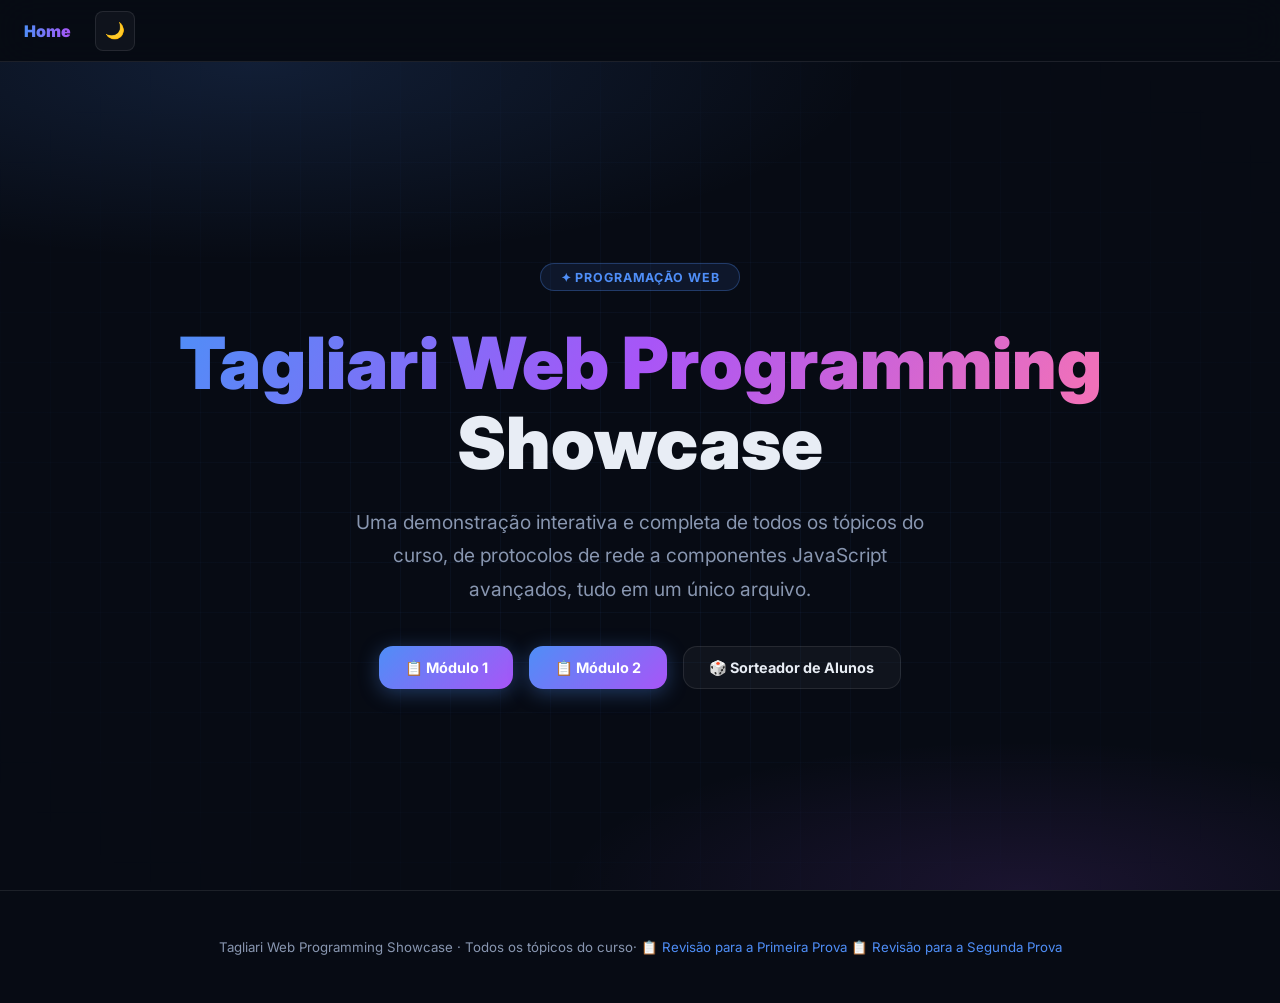
==== commit 408e15a3: "Latest Adjustments, modulo 2" ====
--- a/index.html
+++ b/index.html
@@ -24,31 +24,9 @@
 
   <!-- ── STICKY NAVBAR ─────────────────────────── -->
   <nav id="navbar" aria-label="Navegação principal">
-    <a href="index.html" class="navbar-brand" aria-label="Portfólio Web URI">Tagliari Web Programming</a>
+    <a href="index.html" class="navbar-brand" aria-label="Portfólio Web URI">Home</a>
 
     <button id="hamburger" aria-label="Abrir menu" aria-expanded="false" onclick="toggleMobileNav()">☰</button>
-
-    <ul class="navbar-nav" id="navbar-nav" role="list">
-      <li><a href="#sec-history" aria-label="Ir para História">🕰️ História</a></li>
-      <li><a href="#sec-protocols" aria-label="Ir para Protocolos">📡 Protocolos</a></li>
-      <li><a href="#sec-methods" aria-label="Ir para Métodos HTTP">🌐 Methods</a></li>
-      <li><a href="#sec-html" aria-label="Ir para HTML5">📄 HTML5</a></li>
-      <li><a href="#sec-ux" aria-label="Ir para UX/UI">✨ UX</a></li>
-      <li><a href="#sec-a11y" aria-label="Ir para Acessibilidade">♿ A11Y</a></li>
-      <li><a href="#sec-forms" aria-label="Ir para Formulários">📋 Forms</a></li>
-      <li><a href="#sec-css" aria-label="Ir para CSS">💅 CSS</a></li>
-      <li><a href="#sec-layout" aria-label="Ir para Layouts">🏗️ Layout</a></li>
-      <li><a href="#sec-responsive" aria-label="Ir para Responsivo">📱 Responsive</a></li>
-      <li><a href="#sec-deploy" aria-label="Ir para Deploy">🚀 Deploy</a></li>
-      <li><a href="#sec-perf" aria-label="Ir para Performance">📈 Performance</a></li>
-      <li><a href="#sec-sec" aria-label="Ir para Segurança">🔒 Segurança</a></li>
-      <li><a href="#sec-jsbasics" aria-label="Ir para JavaScript">⚡ JS</a></li>
-      <li><a href="#sec-fwk" aria-label="Ir para Frameworks">🏗️ Fwk</a></li>
-      <li><a href="#sec-apis" aria-label="Ir para Web APIs">🌐 Web APIs</a></li>
-      <li><a href="#sec-apps" aria-label="Ir para Apps">🕹️ Apps</a></li>
-      <li><a href="#sec-ajax" aria-label="Ir para AJAX">🔗 AJAX</a></li>
-      <li><a href="sorteador.html" aria-label="Ir para Sorteador de Alunos">🎲 Sorteador</a></li>
-    </ul>
 
     <div class="navbar-actions">
       <button id="mode-toggle" aria-label="Alternar modo claro/escuro" title="Alternar tema">🌙</button>
@@ -67,1908 +45,23 @@
       Uma demonstração interativa e completa de todos os tópicos do curso, de protocolos de rede a componentes
       JavaScript avançados, tudo em um único arquivo.
     </p>
-    <div class="hero-pills" role="list" aria-label="Tópicos cobertos">
-      <span class="hero-pill" role="listitem">HTML5</span>
-      <span class="hero-pill" role="listitem">CSS3</span>
-      <span class="hero-pill" role="listitem">Flexbox & Grid</span>
-      <span class="hero-pill" role="listitem">Responsividade</span>
-      <span class="hero-pill" role="listitem">A11Y</span>
-      <span class="hero-pill" role="listitem">UX/UI</span>
-      <span class="hero-pill" role="listitem">JavaScript ES6+</span>
-      <span class="hero-pill" role="listitem">Fetch/AJAX</span>
-    </div>
+
     <div class="hero-cta">
-      <a href="#sec-history" class="btn btn-primary" aria-label="Explorar showcase">Explorar →</a>
-      <a href="revisao-first-test.html" class="btn btn-outline" aria-label="Ir para revisão">📋 Revisão para Primeira Prova</a>
-      <a href="sorteador.html" class="btn btn-outline" aria-label="Ir para Sorteador de Alunos">🎲 Sorteador de Alunos</a>
+      <a href="modulo1.html" class="btn btn-primary" aria-label="Módulo 1">📋 Módulo 1</a>
+      <a href="modulo2.html" class="btn btn-primary" aria-label="Módulo 2">📋 Módulo 2</a>
+
+      <a href="sorteador.html" class="btn btn-outline" aria-label="Ir para Sorteador de Alunos">🎲 Sorteador de
+        Alunos</a>
     </div>
   </header>
-
-  <main>
-
-    <!-- ═══════════════════════════════════════════
-         SECTION — INTERNET HISTORY & TIMELINE
-    ═══════════════════════════════════════════ -->
-    <section class="showcase-section" id="sec-history" aria-labelledby="h-history">
-      <div class="section-inner">
-        <span class="section-label">Módulo</span>
-        <h2 class="section-title" id="h-history">História da Internet e Evolução da Web</h2>
-        <p class="section-desc">Da rede militar ARPANET ao HTTP/3 moderno — uma linha do tempo interativa pelos marcos
-          que moldaram a internet como conhecemos hoje.</p>
-
-        <nav class="timeline" aria-label="Linha do tempo da internet">
-
-          <article class="timeline-item">
-            <div class="tl-dot" aria-hidden="true">🏛️</div>
-            <div class="tl-content">
-              <div class="tl-year">1969</div>
-              <h3 class="tl-title">ARPANET</h3>
-              <p class="tl-desc">A primeira mensagem "LO" foi enviada entre UCLA e Stanford — o início da rede que se
-                tornaria a internet. Criada pelo Departamento de Defesa dos EUA para descentralizar comunicações.</p>
-            </div>
-          </article>
-
-          <article class="timeline-item">
-            <div class="tl-dot" aria-hidden="true">📡</div>
-            <div class="tl-content">
-              <div class="tl-year">1983</div>
-              <h3 class="tl-title">TCP/IP — O Dia da Bandeira</h3>
-              <p class="tl-desc">A ARPANET adotou oficialmente o protocolo TCP/IP em 1 de janeiro de 1983 ("Flag Day").
-                Este conjunto de protocolos tornou-se a base universal da comunicação em rede.</p>
-            </div>
-          </article>
-
-          <article class="timeline-item">
-            <div class="tl-dot" aria-hidden="true">🌐</div>
-            <div class="tl-content">
-              <div class="tl-year">1991</div>
-              <h3 class="tl-title">World Wide Web — Tim Berners-Lee</h3>
-              <p class="tl-desc">Pesquisador do CERN, Tim Berners-Lee propôs e implementou o HTTP e o HTML, criando o
-                World Wide Web. O primeiro site foi <strong>info.cern.ch</strong>, ainda online hoje.</p>
-            </div>
-          </article>
-
-          <article class="timeline-item">
-            <div class="tl-dot" aria-hidden="true">🖼️</div>
-            <div class="tl-content">
-              <div class="tl-year">1993</div>
-              <h3 class="tl-title">Mosaic Browser</h3>
-              <p class="tl-desc">O Mosaic foi o primeiro navegador gráfico a exibir imagens inline com texto, tornando a
-                web acessível ao público em geral. Desenvolvido no NCSA pela equipe de Marc Andreessen.</p>
-            </div>
-          </article>
-
-          <article class="timeline-item">
-            <div class="tl-dot" aria-hidden="true">🚀</div>
-            <div class="tl-content">
-              <div class="tl-year">1994–1995</div>
-              <h3 class="tl-title">Netscape Navigator & Guerra dos Browsers</h3>
-              <p class="tl-desc">Netscape dominou o mercado com 90% de share. A Microsoft respondeu com o Internet
-                Explorer 1.0 em 1995, iniciando a "Browser Wars" que acelerou dramaticamente a inovação na web.</p>
-            </div>
-          </article>
-
-          <article class="timeline-item">
-            <div class="tl-dot" aria-hidden="true">⚡</div>
-            <div class="tl-content">
-              <div class="tl-year">2008–2015</div>
-              <h3 class="tl-title">Chrome, Firefox, Safari & Edge</h3>
-              <p class="tl-desc">Google Chrome (2008) revolucionou com o motor V8 e atualizações silenciosas. Firefox
-                (2004) trouxe extensões e código aberto. Safari e Edge completam o ecossistema moderno de browsers.</p>
-            </div>
-          </article>
-
-          <article class="timeline-item">
-            <div class="tl-dot" aria-hidden="true">🔮</div>
-            <div class="tl-content">
-              <div class="tl-year">Hoje</div>
-              <h3 class="tl-title">HTTP/3, WebAssembly & Web Platform</h3>
-              <p class="tl-desc">HTTP/3 usa QUIC sobre UDP para conexões ultrarrápidas. WebAssembly traz código nativo
-                ao browser. A Web é agora a plataforma de desenvolvimento de aplicativos mais universal da história.</p>
-            </div>
-          </article>
-
-        </nav>
-      </div>
-    </section>
-
-    <!-- ═══════════════════════════════════════════
-         SECTION — BROWSERS & PROTOCOLS
-    ═══════════════════════════════════════════ -->
-    <section class="showcase-section" id="sec-protocols" aria-labelledby="h-protocols">
-      <div class="section-inner">
-        <span class="section-label">Módulo</span>
-        <h2 class="section-title" id="h-protocols">Browsers, Protocolos e Modelo Cliente-Servidor</h2>
-        <p class="section-desc">Como HTTP, HTTPS, DNS e o modelo cliente-servidor formam a espinha dorsal de toda
-          comunicação na web moderna.</p>
-
-        <!-- Animated client-server diagram -->
-        <div class="demo-panel mb-2">
-          <h3>Simulação: Fluxo de Requisição HTTP</h3>
-          <div id="req-diagram"
-            style="display:flex;align-items:center;gap:1rem;flex-wrap:wrap;justify-content:center;padding:1rem 0;">
-            <div style="text-align:center;">
-              <div style="font-size:2.5rem;">💻</div>
-              <div style="font-size:0.75rem;color:var(--mode-txt2);margin-top:0.3rem;">Browser (Cliente)</div>
-            </div>
-            <div id="arrow-anim" style="flex:1;min-width:120px;position:relative;height:40px;">
-              <div id="req-arrow"
-                style="position:absolute;top:50%;left:0;transform:translateY(-50%);font-size:0.7rem;color:var(--blue);font-weight:700;opacity:0;transition:all 0.4s;">
-                ──── GET /index.html ────▶
-              </div>
-              <div id="res-arrow"
-                style="position:absolute;bottom:0;right:0;font-size:0.7rem;color:var(--green);font-weight:700;opacity:0;transition:all 0.4s;">
-                ◀──── 200 OK + HTML ────
-              </div>
-            </div>
-            <div style="text-align:center;">
-              <div style="font-size:2.5rem;">🖥️</div>
-              <div style="font-size:0.75rem;color:var(--mode-txt2);margin-top:0.3rem;">Servidor (Back-end)</div>
-            </div>
-          </div>
-          <div style="text-align:center;">
-            <button class="btn btn-primary" onclick="animarRequisicao()" id="req-btn"
-              aria-label="Simular requisição HTTP">▶ Simular Requisição</button>
-          </div>
-          <div id="req-log"
-            style="margin-top:1rem;font-family:'Fira Code',monospace;font-size:0.78rem;color:var(--mode-txt2);min-height:1rem;"
-            aria-live="polite"></div>
-        </div>
-
-        <!-- Protocol comparison cards -->
-        <div class="protocol-grid">
-          <div class="protocol-card">
-            <span class="protocol-badge" style="background:rgba(248,113,113,0.15);color:var(--red);">HTTP/1.0</span>
-            <div class="p-title">HTTP 1.0</div>
-            <p class="p-desc">Uma conexão TCP por requisição. Sem cabeçalhos de persistência. Muito ineficiente para
-              páginas complexas (1991–1996).</p>
-          </div>
-          <div class="protocol-card">
-            <span class="protocol-badge" style="background:rgba(252,211,77,0.15);color:var(--yellow);">HTTP/1.1</span>
-            <div class="p-title">HTTP 1.1</div>
-            <p class="p-desc">Conexões persistentes (keep-alive), pipelining e compressão gzip. Padrão por mais de 10
-              anos (1997–2015).</p>
-          </div>
-          <div class="protocol-card">
-            <span class="protocol-badge" style="background:rgba(52,211,153,0.15);color:var(--green);">HTTP/2</span>
-            <div class="p-title">HTTP 2</div>
-            <p class="p-desc">Multiplexação de streams, compressão de headers HPACK, server push. 2× mais rápido que
-              HTTP/1.1 (2015+).</p>
-          </div>
-          <div class="protocol-card">
-            <span class="protocol-badge" style="background:rgba(79,142,247,0.15);color:var(--blue);">HTTP/3</span>
-            <div class="p-title">HTTP 3 + QUIC</div>
-            <p class="p-desc">Baseado em UDP via QUIC. Zero Round-Trip Time na reconexão. Ideal para mobile e redes
-              instáveis (2022+).</p>
-          </div>
-          <div class="protocol-card">
-            <span class="protocol-badge" style="background:rgba(34,211,238,0.15);color:var(--cyan);">HTTPS</span>
-            <div class="p-title">HTTPS + TLS</div>
-            <p class="p-desc">HTTP com camada TLS para criptografia end-to-end. O cadeado verde no browser. Obrigatório
-              em produção.</p>
-          </div>
-          <div class="protocol-card">
-            <span class="protocol-badge" style="background:rgba(168,85,247,0.15);color:var(--purple);">DNS</span>
-            <div class="p-title">DNS</div>
-            <p class="p-desc">Domain Name System — converte <code
-                style="font-size:0.78rem;color:var(--purple)">www.google.com</code> em <code
-                style="font-size:0.78rem;color:var(--purple)">142.250.1.1</code>. A "agenda telefônica" da internet.</p>
-          </div>
-        </div>
-      </div>
-    </section>
-
-    <!-- ═══════════════════════════════════════════
-         SECTION — HTTP METHODS
-    ═══════════════════════════════════════════ -->
-    <section class="showcase-section" id="sec-methods" aria-labelledby="h-methods">
-      <div class="section-inner">
-        <span class="section-label">Módulo</span>
-        <h2 class="section-title" id="h-methods">Top 9 HTTP Request Methods</h2>
-        <p class="section-desc">Guia rápido dos métodos mais utilizados no protocolo HTTP/1.1 e superiores para
-          comunicação entre cliente e servidor.</p>
-
-        <div class="methods-grid">
-
-          <!-- ── GET ──────────────────────────── -->
-          <div class="http-m-card get">
-            <div class="card-title">
-              <h3>GET</h3>
-              <span class="emoji">🛍️</span>
-            </div>
-            <span class="url-pill">GET /v1/products/iphone</span>
-            <div class="section">
-              <span class="label response">Response</span>
-              <div class="code-block">&lt;HTML&gt;
-                &lt;HEAD&gt;iphone&lt;/HEAD&gt;
-                &lt;BODY&gt;
-                &lt;H1&gt;iPhone 14&lt;/H1&gt;
-                &lt;P&gt;This is an iPhone 14&lt;/P&gt;
-                &lt;/BODY&gt;
-                &lt;/HTML&gt;</div>
-            </div>
-            <p class="description">Retrieve a single item<br>or a list of items</p>
-          </div>
-
-          <!-- ── PUT ──────────────────────────── -->
-          <div class="http-m-card put">
-            <div class="card-title">
-              <h3>PUT</h3>
-              <span class="emoji">✋</span>
-            </div>
-            <span class="url-pill">PUT /v1/users/123</span>
-            <div class="section">
-              <span class="label request">Request Body</span>
-              <div class="code-block">{ "name": "bob",
-                "email": "bob@bytebytego.com"
-                }</div>
-            </div>
-            <div class="section">
-              <span class="label response">Response</span>
-              <div class="code-block">HTTP/1.1 <span class="s200">200 OK</span></div>
-            </div>
-            <p class="description">Update an item</p>
-          </div>
-
-          <!-- ── POST ─────────────────────────── -->
-          <div class="http-m-card post">
-            <div class="card-title">
-              <h3>POST</h3>
-              <span class="emoji">📧</span>
-            </div>
-            <span class="url-pill">POST /v1/users</span>
-            <div class="section">
-              <span class="label request">Request Body</span>
-              <div class="code-block">{ "firstname": "bob",
-                "lastname": "xxx",
-                "email": "bob@bytebytego.com"
-                }</div>
-            </div>
-            <div class="section">
-              <span class="label response">Response</span>
-              <div class="code-block">HTTP/1.1 <span class="s201">201 Created</span></div>
-            </div>
-            <p class="description">Create an item</p>
-          </div>
-
-          <!-- ── DELETE ───────────────────────── -->
-          <div class="http-m-card delete">
-            <div class="card-title">
-              <h3>DELETE</h3>
-              <span class="emoji">🗑️</span>
-            </div>
-            <span class="url-pill">DELETE /v1/users/123</span>
-            <div class="section">
-              <span class="label response">Response</span>
-              <div class="code-block">HTTP/1.1 <span class="s200">200 OK</span>
-                HTTP/1.1 <span class="s204">204 NO CONTENT</span></div>
-            </div>
-            <p class="description">Delete an item</p>
-          </div>
-
-          <!-- ── PATCH ────────────────────────── -->
-          <div class="http-m-card patch">
-            <div class="card-title">
-              <h3>PATCH</h3>
-              <span class="emoji">🩹</span>
-            </div>
-            <span class="url-pill">PATCH /v1/users/123</span>
-            <div class="section">
-              <span class="label request">Request Body</span>
-              <div class="code-block">{
-                "email": "bob@bytebytego.com"
-                }</div>
-            </div>
-            <div class="section">
-              <span class="label response">Response</span>
-              <div class="code-block">HTTP/1.1 <span class="s200">200 OK</span></div>
-            </div>
-            <p class="description"><span class="hlp">Partially</span> modify an item</p>
-          </div>
-
-          <!-- ── HEAD ─────────────────────────── -->
-          <div class="http-m-card head">
-            <div class="card-title">
-              <h3>HEAD</h3>
-              <span class="emoji">🔗</span>
-            </div>
-            <span class="url-pill">HEAD /v1/products/iphone</span>
-            <div class="section">
-              <span class="label response">Response</span>
-              <div class="code-block">HTTP/1.1 <span class="s200">200 OK</span></div>
-            </div>
-            <p class="description">Identical to GET but <span class="hl">no<br>message body</span> in the response</p>
-          </div>
-
-          <!-- ── CONNECT ──────────────────────── -->
-          <div class="http-m-card connect">
-            <div class="card-title">
-              <h3>CONNECT</h3>
-              <span class="emoji">🌐</span>
-            </div>
-            <span class="url-pill">CONNECT xxx.com:80</span>
-            <div class="section">
-              <span class="label request">Request</span>
-              <div class="code-block">Host: xxx: 80
-                Proxy-Authorization: basic
-                RXhhbXBsZTphaQ==</div>
-            </div>
-            <div class="section">
-              <span class="label response">Response</span>
-              <div class="code-block">HTTP/1.1 <span class="s200">200 OK</span></div>
-            </div>
-            <p class="description">Create a two-way connection<br>with a <span class="hl">proxy server</span></p>
-          </div>
-
-          <!-- ── OPTIONS ──────────────────────── -->
-          <div class="http-m-card options">
-            <div class="card-title">
-              <h3>OPTIONS</h3>
-              <span class="emoji">⚙️</span>
-            </div>
-            <span class="url-pill">OPTIONS /v1/users</span>
-            <div class="section">
-              <span class="label response">Response</span>
-              <div class="code-block">HTTP/1.1 200 OK
-                Allow: GET, POST, DELETE,
-                HEAD, OPTIONS</div>
-            </div>
-            <p class="description">Return a list of <span class="hlg">supported</span><br>HTTP methods</p>
-          </div>
-
-          <!-- ── TRACE ────────────────────────── -->
-          <div class="http-m-card trace">
-            <div class="card-title">
-              <h3>TRACE</h3>
-              <span class="emoji">🔍</span>
-            </div>
-            <span class="url-pill">TRACE /index.html</span>
-            <div class="section">
-              <span class="label response">Response</span>
-              <div class="code-block">Host: xxxxxx
-                Via: 1.1 xxxx: 3221
-                X-Forwarded-For: xx.xxx.xxx.x</div>
-            </div>
-            <p class="description">Perform a message loop-back test,<br>providing a <span class="hl">debugging
-                mechanism</span></p>
-          </div>
-
-        </div><!-- /methods-grid -->
-      </div>
-    </section>
-
-    <!-- ═══════════════════════════════════════════
-         SECTION — HTML5 FUNDAMENTALS
-    ═══════════════════════════════════════════ -->
-    <section class="showcase-section" id="sec-html" aria-labelledby="h-html">
-      <div class="section-inner">
-        <span class="section-label">Módulo</span>
-        <h2 class="section-title" id="h-html">HTML5 Fundamentals — Explore as Tags</h2>
-        <p class="section-desc">Clique em cada tag para ver um exemplo ao vivo de como ela funciona no navegador.</p>
-
-        <!-- Tag Explorer -->
-        <div style="display:flex;gap:0.5rem;flex-wrap:wrap;margin-bottom:1.5rem;" role="group"
-          aria-label="Explorador de tags HTML">
-          <button class="layout-tab active" onclick="showTag('semantic')" aria-pressed="true">Tags Semânticas</button>
-          <button class="layout-tab" onclick="showTag('form')" aria-pressed="false">Formulários</button>
-          <button class="layout-tab" onclick="showTag('table')" aria-pressed="false">Tabelas</button>
-          <button class="layout-tab" onclick="showTag('media')" aria-pressed="false">Mídia</button>
-          <button class="layout-tab" onclick="showTag('meta-demo')" aria-pressed="false">Meta Tags</button>
-        </div>
-
-        <div id="tag-display" class="demo-panel" style="min-height:260px;">
-          <!-- JS renders here -->
-        </div>
-
-        <!-- Semantic structure visual -->
-        <div class="mt-3">
-          <h3 style="font-size:1rem;font-weight:700;margin-bottom:1rem;color:var(--mode-txt);">Estrutura Semântica
-            Visualizada</h3>
-          <div
-            style="background:var(--mode-bg2);border:1px solid var(--mode-border);border-radius:var(--radius);padding:1.5rem;font-family:'Fira Code',monospace;font-size:0.8rem;line-height:2;">
-            <div style="border:2px solid var(--blue);border-radius:8px;padding:0.75rem;margin-bottom:0.5rem;">
-              <span style="color:var(--blue);font-weight:700;">&lt;body&gt;</span>
-              <div style="margin:0.5rem 0 0.5rem 1rem;border:2px solid var(--purple);border-radius:6px;padding:0.5rem;">
-                <span style="color:var(--purple);font-weight:700;">&lt;header&gt;</span> — Logotipo, título, hero
-              </div>
-              <div style="margin:0.5rem 0 0.5rem 1rem;border:2px solid var(--cyan);border-radius:6px;padding:0.5rem;">
-                <span style="color:var(--cyan);font-weight:700;">&lt;nav&gt;</span> — Menus de navegação
-              </div>
-              <div style="margin:0.5rem 0 0.5rem 1rem;border:2px solid var(--green);border-radius:6px;padding:0.5rem;">
-                <span style="color:var(--green);font-weight:700;">&lt;main&gt;</span> — Conteúdo principal (único!)
-                <div
-                  style="margin:0.25rem 0 0 1rem;border:1px dashed rgba(255,255,255,0.2);border-radius:4px;padding:0.35rem;">
-                  <span style="color:var(--yellow);font-weight:700;">&lt;section&gt;</span> + <span
-                    style="color:var(--pink);font-weight:700;">&lt;article&gt;</span>
-                </div>
-              </div>
-              <div style="margin:0.5rem 0 0 1rem;border:2px solid var(--txt3);border-radius:6px;padding:0.5rem;">
-                <span style="color:var(--txt2);font-weight:700;">&lt;footer&gt;</span> — Rodapé
-              </div>
-            </div>
-          </div>
-        </div>
-
-        <!-- PROCESSO DE RENDERIZAÇÃO VISUAL -->
-        <div class="render-flow-container mt-3">
-          <h3 style="font-size:1.1rem;font-weight:800;color:var(--mode-txt);margin-bottom:1.5rem;">🖥️ Processo de
-            Renderização Visual</h3>
-
-          <div class="render-steps">
-            <div class="render-step">
-              <div class="render-step-num">1</div>
-              <h4>Estrutura HTML</h4>
-              <p>O arquivo HTML define a estrutura e é analisado (parsed) pelo navegador.</p>
-            </div>
-            <div class="render-step">
-              <div class="render-step-num">2</div>
-              <h4>Criação do DOM</h4>
-              <p>O navegador converte o código em uma estrutura de árvore chamada Document Object Model.</p>
-            </div>
-            <div class="render-step">
-              <div class="render-step-num">3</div>
-              <h4>DOM na Memória</h4>
-              <p>O DOM representa a estrutura do documento na memória para interação via JavaScript.</p>
-            </div>
-          </div>
-
-          <div class="flow-diagram">
-            <h4 style="font-size:0.8rem;text-transform:uppercase;color:var(--mode-txt2);margin-bottom:0.5rem;">Fluxo de
-              Carregamento com CSS</h4>
-
-            <!-- Row 1: HTML -->
-            <div class="flow-row">
-              <div class="flow-box accent-blue">Load HTML</div>
-              <div class="flow-arrow">▶</div>
-              <div class="flow-box accent-cyan">Parse HTML</div>
-              <div class="flow-arrow">▶</div>
-              <div class="flow-box accent-purple">Create DOM Tree</div>
-              <div class="flow-arrow">▶</div>
-              <div class="flow-box accent-green">Display / Render</div>
-            </div>
-
-            <!-- Row 2: CSS (Connected to DOM) -->
-            <div style="display:flex;gap:4.5rem;margin-left:-8.5rem;margin-top:-0.5rem;margin-bottom:-0.5rem;">
-              <div class="flow-connector"></div>
-              <div class="flow-connector"></div>
-            </div>
-
-            <div class="flow-row">
-              <div class="flow-box">Load CSS</div>
-              <div class="flow-arrow">▶</div>
-              <div class="flow-box">Parse CSS</div>
-              <div class="flow-arrow">▶</div>
-              <div style="font-size:0.75rem;color:var(--mode-txt2);font-style:italic;">Attach style to DOM nodes</div>
-            </div>
-          </div>
-        </div>
-      </div>
-    </section>
-
-    <!-- ═══════════════════════════════════════════
-         SECTION — FORMS & VALIDATION
-    ═══════════════════════════════════════════ -->
-    <section class="showcase-section" id="sec-forms" aria-labelledby="h-forms">
-      <div class="section-inner">
-        <span class="section-label">Módulo</span>
-        <h2 class="section-title" id="h-forms">Forms &amp; Validação Avançada</h2>
-        <p class="section-desc">Formulário completo com validação HTML5 nativa e JavaScript em tempo real, incluindo
-          feedback visual por campo.</p>
-
-        <form id="showcase-form" novalidate aria-label="Formulário de demonstração com validação"
-          onsubmit="handleFormSubmit(event)">
-          <div class="split">
-            <div>
-              <!-- Name -->
-              <div class="form-group">
-                <label for="f-name">Nome Completo *</label>
-                <input type="text" id="f-name" name="name" placeholder="Maria da Silva" autocomplete="name" required
-                  minlength="3" aria-required="true" aria-describedby="f-name-msg">
-                <div class="field-msg" id="f-name-msg" aria-live="polite"></div>
-              </div>
-
-              <!-- Email -->
-              <div class="form-group">
-                <label for="f-email">E-mail *</label>
-                <input type="email" id="f-email" name="email" placeholder="maria@exemplo.com" autocomplete="email"
-                  required aria-required="true" aria-describedby="f-email-msg">
-                <div class="field-msg" id="f-email-msg" aria-live="polite"></div>
-              </div>
-
-              <!-- Password -->
-              <div class="form-group">
-                <label for="f-pass">Senha *</label>
-                <input type="password" id="f-pass" name="password" placeholder="Mínimo 8 caracteres" required
-                  minlength="8" aria-required="true" aria-describedby="f-pass-msg">
-                <div class="field-msg" id="f-pass-msg" aria-live="polite"></div>
-              </div>
-
-              <!-- Number -->
-              <div class="form-group">
-                <label for="f-age">Idade</label>
-                <input type="number" id="f-age" name="age" placeholder="25" min="1" max="120"
-                  aria-describedby="f-age-msg">
-                <div class="field-msg" id="f-age-msg" aria-live="polite"></div>
-              </div>
-
-              <!-- Date -->
-              <div class="form-group">
-                <label for="f-date">Data de Nascimento</label>
-                <input type="date" id="f-date" name="birthdate">
-              </div>
-            </div>
-
-            <div>
-              <!-- Select -->
-              <div class="form-group">
-                <label for="f-area">Área de Interesse</label>
-                <select id="f-area" name="area" aria-label="Selecione sua área de interesse">
-                  <option value="">Selecione...</option>
-                  <option value="frontend">Front-end</option>
-                  <option value="backend">Back-end</option>
-                  <option value="fullstack">Full Stack</option>
-                  <option value="devops">DevOps / Infra</option>
-                  <option value="mobile">Mobile</option>
-                </select>
-              </div>
-
-              <!-- Radio -->
-              <div class="form-group">
-                <label>Nível de Experiência *</label>
-                <div class="radio-group horizontal" role="radiogroup" aria-label="Nível de experiência">
-                  <label for="r-jr"><input type="radio" id="r-jr" name="level" value="junior" required> Júnior</label>
-                  <label for="r-pl"><input type="radio" id="r-pl" name="level" value="pleno"> Pleno</label>
-                  <label for="r-sr"><input type="radio" id="r-sr" name="level" value="senior"> Sênior</label>
-                </div>
-                <div class="field-msg" id="f-level-msg" aria-live="polite"></div>
-              </div>
-
-              <!-- Checkboxes -->
-              <div class="form-group">
-                <label>Tecnologias que domina *</label>
-                <div class="check-group horizontal" role="group" aria-label="Tecnologias">
-                  <label for="c-html"><input type="checkbox" id="c-html" name="tech" value="html"> HTML5</label>
-                  <label for="c-css"><input type="checkbox" id="c-css" name="tech" value="css"> CSS3</label>
-                  <label for="c-js"><input type="checkbox" id="c-js" name="tech" value="js"> JavaScript</label>
-                  <label for="c-react"><input type="checkbox" id="c-react" name="tech" value="react"> React/Vue</label>
-                </div>
-                <div class="field-msg" id="f-tech-msg" aria-live="polite"></div>
-              </div>
-
-              <!-- Textarea -->
-              <div class="form-group">
-                <label for="f-msg">Mensagem</label>
-                <textarea id="f-msg" name="message" rows="4" placeholder="Escreva uma mensagem..."
-                  aria-describedby="f-msg-msg"></textarea>
-                <div class="field-msg" id="f-msg-msg" aria-live="polite"></div>
-              </div>
-            </div>
-          </div>
-
-          <div class="flex mt-2">
-            <button type="submit" class="btn btn-primary" aria-label="Enviar formulário">✓ Enviar Formulário</button>
-            <button type="reset" class="btn btn-outline" onclick="resetForm()" aria-label="Limpar formulário">↺
-              Limpar</button>
-          </div>
-
-          <div id="form-result" style="margin-top:1rem;padding:1rem;border-radius:var(--rad-sm);display:none;"
-            aria-live="polite"></div>
-        </form>
-      </div>
-    </section>
-
-    <!-- ═══════════════════════════════════════════
-         SECTION — UX/UI
-    ═══════════════════════════════════════════ -->
-    <section class="showcase-section" id="sec-ux" aria-labelledby="h-ux">
-      <div class="section-inner">
-        <span class="section-label">Módulo</span>
-        <h2 class="section-title" id="h-ux">UX/UI — Micro-interações &amp; Animações</h2>
-        <p class="section-desc">Demonstração de hover effects, transform, transitions e animações CSS que tornam a
-          interface premium e responsiva.</p>
-
-        <!-- UI vs UX COMPARISON -->
-        <div class="ui-ux-comparison mt-3">
-          <div class="ui-ux-col ui">
-            <div class="ui-ux-header">UI Design</div>
-            <div class="ui-ux-item">
-              <h4>Aparência</h4>
-              <p>Como as interfaces do produto se parecem e funcionam.</p>
-            </div>
-            <div class="ui-ux-item">
-              <h4>Design Visual</h4>
-              <p>Finaliza produtos e interfaces para a utilização do usuário.</p>
-            </div>
-            <div class="ui-ux-item">
-              <h4>Detalhes</h4>
-              <p>Verifica páginas, botões e interações individuais, garantindo que sejam polidos e funcionais.</p>
-            </div>
-          </div>
-
-          <div class="ui-ux-col ux">
-            <div class="ui-ux-header">UX Design</div>
-            <div class="ui-ux-item">
-              <h4>Sentimento</h4>
-              <p>A sensação geral da experiência com o uso do produto.</p>
-            </div>
-            <div class="ui-ux-item">
-              <h4>Prototipação</h4>
-              <p>Criação de wireframes e protótipos testáveis que formam a base do fluxo de usuários.</p>
-            </div>
-            <div class="ui-ux-item">
-              <h4>Visão Geral</h4>
-              <p>Tem uma visão geral de um produto, garantindo que o fluxo seja funcionalmente consistente.</p>
-            </div>
-          </div>
-
-          <div class="ui-ux-quote">
-            "UI é o que você vê, UX é como você usa e sente."
-          </div>
-        </div>
-
-        <!-- Micro animations -->
-        <h3 style="font-size:0.9rem;font-weight:700;margin-bottom:1rem;color:var(--mode-txt);">Hover sobre cada card
-          para ver o efeito:</h3>
-        <div class="anim-grid mb-2" aria-label="Demonstrações de animação CSS">
-          <div class="anim-box" tabindex="0">
-            <div class="anim-preview anim-scale"></div>
-            <div class="anim-label">scale(1.3)</div>
-          </div>
-          <div class="anim-box" tabindex="0">
-            <div class="anim-preview anim-rotate"></div>
-            <div class="anim-label">rotate(45°)</div>
-          </div>
-          <div class="anim-box" tabindex="0">
-            <div class="anim-preview anim-bounce"></div>
-            <div class="anim-label">translateY(-15px)</div>
-          </div>
-          <div class="anim-box" tabindex="0">
-            <div class="anim-preview anim-skew"></div>
-            <div class="anim-label">skewX(20deg)</div>
-          </div>
-          <div class="anim-box" tabindex="0">
-            <div class="anim-preview anim-shadow"></div>
-            <div class="anim-label">glow shadow</div>
-          </div>
-        </div>
-
-        <!-- Gradient animated keyframes -->
-        <div class="demo-panel mb-2">
-          <h3>CSS @keyframes — Animação Automática</h3>
-          <div class="keyframe-demo" aria-label="Demonstração de gradiente animado com @keyframes">
-            Gradiente animado com @keyframes
-          </div>
-        </div>
-
-        <!-- Scroll reveal explanation -->
-        <div class="demo-panel">
-          <h3>✨ Recursos UX desta Página</h3>
-          <div class="card-grid" style="grid-template-columns:repeat(auto-fill,minmax(180px,1fr));">
-            <div class="card" style="padding:1rem;">
-              <div class="card-icon">📊</div>
-              <h3>Barra de Progresso</h3>
-              <p>Indica progresso de leitura no topo via scroll event.</p>
-            </div>
-            <div class="card" style="padding:1rem;">
-              <div class="card-icon">👁️</div>
-              <h3>Scroll Reveal</h3>
-              <p>Seções aparecem suavemente via IntersectionObserver.</p>
-            </div>
-            <div class="card" style="padding:1rem;">
-              <div class="card-icon">🌙</div>
-              <h3>Dark / Light Mode</h3>
-              <p>Toggle persistido em localStorage entre sessões.</p>
-            </div>
-            <div class="card" style="padding:1rem;">
-              <div class="card-icon">⬆️</div>
-              <h3>Back to Top</h3>
-              <p>Aparece após scroll e retorna suavemente ao topo.</p>
-            </div>
-            <div class="card" style="padding:1rem;">
-              <div class="card-icon">🔗</div>
-              <h3>Active Nav Links</h3>
-              <p>Link da navbar ativo baseado na seção visível.</p>
-            </div>
-            <div class="card" style="padding:1rem;">
-              <div class="card-icon">📱</div>
-              <h3>Mobile Menu</h3>
-              <p>Hamburger menu responsivo para telas pequenas.</p>
-            </div>
-          </div>
-        </div>
-
-        <!-- UI LAB -->
-        <div class="mt-3">
-          <h3 style="font-size:1.1rem;font-weight:800;color:var(--mode-txt);margin-bottom:1.5rem;">🧪 UI Lab —
-            Componentes Premium</h3>
-          <div class="lab-grid">
-            <!-- Ripple -->
-            <div class="lab-card">
-              <div class="card-icon">🌊</div>
-              <h3>Ripple Effect</h3>
-              <p>Animação de onda inspirada no Material Design.</p>
-              <button class="ripple-btn" onclick="createRipple(event)">Clique em mim</button>
-            </div>
-            <!-- Loader -->
-            <div class="lab-card">
-              <div class="card-icon">⌛</div>
-              <h3>CSS Loader</h3>
-              <p>Spinners leves construídos apenas com CSS puro.</p>
-              <div class="css-loader"></div>
-            </div>
-            <!-- Glass -->
-            <div class="lab-card">
-              <div class="card-icon">💎</div>
-              <h3>Glassmorphism</h3>
-              <p>Efeito de vidro fosco com backdrop-filter.</p>
-              <div class="glass-preview">Glass Card</div>
-            </div>
-          </div>
-        </div>
-      </div>
-    </section>
-
-    <!-- ═══════════════════════════════════════════
-         SECTION — ACCESSIBILITY
-    ═══════════════════════════════════════════ -->
-    <section class="showcase-section" id="sec-a11y" aria-labelledby="h-a11y">
-      <div class="section-inner">
-        <span class="section-label">Módulo</span>
-        <h2 class="section-title" id="h-a11y">Acessibilidade (A11Y)</h2>
-        <p class="section-desc">Demonstrações práticas de ARIA, foco por teclado, contraste WCAG e estrutura semântica
-          correta para leitores de tela.</p>
-
-        <div class="a11y-demo">
-          <!-- Keyboard navigation -->
-          <div class="a11y-card">
-            <h4>⌨️ Navegação por Teclado</h4>
-            <p style="font-size:0.8rem;color:var(--mode-txt2);margin-bottom:0.75rem;">Use Tab para navegar entre estes
-              botões — o foco visível segue WCAG 2.1:</p>
-            <button class="focus-demo-btn" aria-label="Botão de demonstração 1">Botão 1 (Tab aqui)</button>
-            <button class="focus-demo-btn" aria-label="Botão de demonstração 2">Botão 2 (Tab aqui)</button>
-            <button class="focus-demo-btn" aria-label="Botão de demonstração 3">Botão 3 (Tab aqui)</button>
-          </div>
-
-          <!-- ARIA Labels -->
-          <div class="a11y-card">
-            <h4>🏷️ ARIA Labels</h4>
-            <p style="font-size:0.8rem;color:var(--mode-txt2);margin-bottom:0.75rem;">Elementos com aria-label correto
-              para leitores de tela:</p>
-            <button class="focus-demo-btn" aria-label="Fechar modal de confirmação" title="Fechar">✕ (aria-label: Fechar
-              modal)</button>
-            <button class="focus-demo-btn" aria-label="Adicionar produto ao carrinho" title="Carrinho">🛒 (aria-label:
-              Add ao carrinho)</button>
-            <button class="focus-demo-btn" aria-expanded="false" aria-controls="hidden-menu" title="Menu">☰
-              (aria-expanded: false)</button>
-          </div>
-
-          <!-- Contrast -->
-          <div class="a11y-card">
-            <h4>🎨 Contraste WCAG</h4>
-            <p style="font-size:0.8rem;color:var(--mode-txt2);margin-bottom:0.5rem;">Mínimo 4.5:1 para texto normal
-              (WCAG AA):</p>
-            <div class="contrast-pair">
-              <div class="contrast-box" style="background:#fff;color:#111;" aria-label="Alto contraste — aprovado">
-                ✓ Alto<br><small>21:1</small>
-              </div>
-              <div class="contrast-box" style="background:#777;color:#888;" aria-label="Baixo contraste — reprovado">
-                ✗ Baixo<br><small>1.2:1</small>
-              </div>
-            </div>
-          </div>
-
-          <!-- Semantic structure -->
-          <div class="a11y-card">
-            <h4>🌲 Estrutura Semântica</h4>
-            <p style="font-size:0.8rem;color:var(--mode-txt2);margin-bottom:0.75rem;">Hierarquia correta de headings
-              para screen readers:</p>
-            <div
-              style="font-size:0.8rem;font-family:'Fira Code',monospace;display:flex;flex-direction:column;gap:0.2rem;">
-              <span style="color:var(--blue)">h1 → Título Principal</span>
-              <span style="color:var(--purple);padding-left:1rem">h2 → Seção</span>
-              <span style="color:var(--cyan);padding-left:2rem">h3 → Subseção</span>
-              <span style="color:var(--green);padding-left:3rem">h4 → Detalhe</span>
-            </div>
-            <p style="font-size:0.72rem;color:var(--red);margin-top:0.5rem;">⚠️ Nunca pule níveis de heading (h1→h3 sem
-              h2)</p>
-          </div>
-
-          <!-- Skip links -->
-          <div class="a11y-card">
-            <h4>⏭️ Skip Links</h4>
-            <p style="font-size:0.8rem;color:var(--mode-txt2);margin-bottom:0.75rem;">Link "pular para conteúdo" —
-              essencial para navegação por teclado:</p>
-            <pre
-              style="font-family:'Fira Code',monospace;font-size:0.72rem;background:rgba(0,0,0,0.3);padding:0.6rem;border-radius:6px;color:#a5d6ff;overflow:auto;">&lt;a href="#main"
-   class="skip-link"&gt;
-  Pular para conteúdo
-&lt;/a&gt;</pre>
-          </div>
-
-          <!-- Live regions -->
-          <div class="a11y-card">
-            <h4>📢 Live Regions</h4>
-            <p style="font-size:0.8rem;color:var(--mode-txt2);margin-bottom:0.75rem;">aria-live anuncia mudanças
-              dinâmicas para screen readers:</p>
-            <button class="focus-demo-btn" onclick="testLiveRegion()" aria-label="Testar região live">Anunciar
-              mensagem</button>
-            <div id="live-region-out" aria-live="polite" aria-atomic="true"
-              style="margin-top:0.5rem;font-size:0.8rem;color:var(--green);min-height:1.2rem;"></div>
-          </div>
-        </div>
-
-        <div class="demo-panel mt-3">
-          <h3>📘 Guia Avançado de Acessibilidade: Do's &amp; Don'ts</h3>
-          <p style="font-size:0.85rem;color:var(--mode-txt2);margin-bottom:1.5rem;">Boas práticas de design e
-            desenvolvimento para diferentes perfis de usuários, inspiradas no GOV.UK.</p>
-
-          <!-- Category Selector -->
-          <div style="display:flex;gap:0.5rem;flex-wrap:wrap;margin-bottom:1.5rem;" role="tablist"
-            aria-label="Categorias de acessibilidade">
-            <button class="a11y-category-btn active" onclick="switchA11yTab('dislexia')" role="tab" aria-selected="true"
-              aria-controls="panel-a11y">Dislexia</button>
-            <button class="a11y-category-btn" onclick="switchA11yTab('motora')" role="tab" aria-selected="false"
-              aria-controls="panel-a11y">Deficiência Motora</button>
-            <button class="a11y-category-btn" onclick="switchA11yTab('auditiva')" role="tab" aria-selected="false"
-              aria-controls="panel-a11y">Surdez / Auditiva</button>
-            <button class="a11y-category-btn" onclick="switchA11yTab('visao')" role="tab" aria-selected="false"
-              aria-controls="panel-a11y">Baixa Visão</button>
-            <button class="a11y-category-btn" onclick="switchA11yTab('readers')" role="tab" aria-selected="false"
-              aria-controls="panel-a11y">Leitores de Tela</button>
-            <button class="a11y-category-btn" onclick="switchA11yTab('autista')" role="tab" aria-selected="false"
-              aria-controls="panel-a11y">Espectro Autista</button>
-          </div>
-
-          <!-- Content Panel -->
-          <div id="panel-a11y" class="a11y-guide-card" role="tabpanel" aria-live="polite">
-            <div class="a11y-guide-header">
-              <h4 id="a11y-title">🧠 Projetando para usuários com Dislexia</h4>
-            </div>
-            <table class="a11y-table">
-              <thead>
-                <tr>
-                  <th>Faça (Do...)</th>
-                  <th>Não faça (Don't...)</th>
-                </tr>
-              </thead>
-              <tbody id="a11y-content">
-                <!-- Conteúdo dinâmico via JS -->
-              </tbody>
-            </table>
-          </div>
-        </div>
-
-        <div class="exercise-card">
-          <h3>♿ Hands-on: Testando com NVDA/VoiceOver</h3>
-          <ul>
-            <li>Ative o <strong>Narrador</strong> (Windows + Ctrl + Enter) ou <strong>VoiceOver</strong> (Cmd + F5).
-            </li>
-            <li>Tente navegar por esta página usando apenas as teclas <strong>Tab</strong>, <strong>Shift + Tab</strong>
-              e <strong>Enter</strong>.</li>
-            <li>Feche os olhos e tente entender a estrutura da página apenas ouvindo.</li>
-            <li>Verifique se o foco está sempre visível e se a ordem faz sentido.</li>
-          </ul>
-        </div>
-      </div>
-    </section>
-
-    <!-- ═══════════════════════════════════════════
-         SECTION — CSS FUNDAMENTALS
-    ═══════════════════════════════════════════ -->
-    <section class="showcase-section" id="sec-css" aria-labelledby="h-css">
-      <div class="section-inner">
-        <span class="section-label">Módulo</span>
-        <h2 class="section-title" id="h-css">CSS Fundamentals — Playground</h2>
-        <p class="section-desc">Ative e desative propriedades CSS em tempo real e observe as transformações no elemento
-          de prévia ao lado.</p>
-
-        <div class="playground-wrap">
-          <div>
-            <div class="prop-toggle-list" role="group" aria-label="Propriedades CSS">
-              <div class="prop-toggle" id="tog-shadow" onclick="toggleCSS('shadow')" role="switch" aria-checked="false"
-                tabindex="0" aria-label="box-shadow">
-                <span>box-shadow</span>
-                <div class="toggle-switch"></div>
-              </div>
-              <div class="prop-toggle" id="tog-radius" onclick="toggleCSS('radius')" role="switch" aria-checked="false"
-                tabindex="0" aria-label="border-radius">
-                <span>border-radius extremo</span>
-                <div class="toggle-switch"></div>
-              </div>
-              <div class="prop-toggle" id="tog-gradient" onclick="toggleCSS('gradient')" role="switch"
-                aria-checked="false" tabindex="0" aria-label="gradient">
-                <span>gradient animado</span>
-                <div class="toggle-switch"></div>
-              </div>
-              <div class="prop-toggle" id="tog-rotate" onclick="toggleCSS('rotate')" role="switch" aria-checked="false"
-                tabindex="0" aria-label="transform rotate">
-                <span>transform: rotate</span>
-                <div class="toggle-switch"></div>
-              </div>
-              <div class="prop-toggle" id="tog-scale" onclick="toggleCSS('scale')" role="switch" aria-checked="false"
-                tabindex="0" aria-label="transform scale">
-                <span>transform: scale(1.5)</span>
-                <div class="toggle-switch"></div>
-              </div>
-              <div class="prop-toggle" id="tog-blur" onclick="toggleCSS('blur')" role="switch" aria-checked="false"
-                tabindex="0" aria-label="filter blur">
-                <span>filter: blur</span>
-                <div class="toggle-switch"></div>
-              </div>
-              <div class="prop-toggle" id="tog-opacity" onclick="toggleCSS('opacity')" role="switch"
-                aria-checked="false" tabindex="0" aria-label="opacity">
-                <span>opacity: 0.3</span>
-                <div class="toggle-switch"></div>
-              </div>
-            </div>
-          </div>
-          <div class="css-preview-box">
-            <div class="preview-target" id="preview-el" aria-label="Elemento de demonstração CSS">CSS<br>Box</div>
-          </div>
-        </div>
-
-        <!-- CSS code snippet -->
-        <div class="mt-3">
-          <h3 style="font-size:0.88rem;font-weight:700;color:var(--blue);margin-bottom:0.75rem;">Código CSS atual
-            aplicado:</h3>
-          <pre class="code-block" id="css-code-display"><span class="cm">/* Ative os toggles acima para ver */</span>
-.<span class="fn">preview-target</span> {
-  background: <span class="st">linear-gradient(135deg, #4f8ef7, #a855f7)</span>;
-  transition: <span class="st">all 0.5s ease</span>;
-}</pre>
-        </div>
-
-        <!-- SELETORES CSS -->
-        <div class="selectors-container">
-          <div class="selector-types">
-            <h3 style="font-size:1.1rem;font-weight:800;color:var(--mode-txt);margin-bottom:0.5rem;">🎯 Seletores CSS
-            </h3>
-            <p style="font-size:0.85rem;color:var(--mode-txt2);margin-bottom:1rem;">Padrões usados para identificar e
-              aplicar estilos a elementos específicos.</p>
-
-            <div class="selector-card element">
-              <h4>Seletor de Elemento</h4>
-              <p>Seleciona todos os elementos de uma tag específica.</p>
-              <code>p { color: blue; }</code>
-            </div>
-
-            <div class="selector-card id">
-              <h4>Seletor de ID</h4>
-              <p>Seleciona um único elemento com um atributo <code>id</code> exclusivo.</p>
-              <code>#pgf { background: #f0f0f0; }</code>
-            </div>
-
-            <div class="selector-card class">
-              <h4>Seletor de Classe</h4>
-              <p>Seleciona elementos que possuem o atributo <code>class</code>.</p>
-              <code>.pgf { font-weight: bold; }</code>
-            </div>
-          </div>
-
-          <div class="selector-demo-box">
-            <h4 style="color:#fff;font-size:0.9rem;margin-bottom:0.5rem;">Live Demo &amp; Code</h4>
-
-            <div class="selector-demo-html">
-              &lt;p id="pgf" class="pgf"&gt;Parágrafo&lt;/p&gt;
-            </div>
-
-            <div class="selector-demo-css">
-              <span class="comment">/* Aplica azul em todos os &lt;p&gt; */</span><br>
-              <span class="sel-el">p</span> { color: blue; }<br><br>
-              <span class="comment">/* Aplica fundo no id="pgf" */</span><br>
-              <span class="sel-id">#pgf</span> { background-color: #f0f0f0; }<br><br>
-              <span class="comment">/* Aplica negrito na classe "pgf" */</span><br>
-              <span class="sel-cl">.pgf</span> { font-weight: bold; }
-            </div>
-
-            <div class="selector-live-preview">
-              <p id="demo-para">Texto de Exemplo</p>
-              <div style="display:flex;gap:0.5rem;margin-top:1rem;flex-wrap:wrap;">
-                <button class="btn btn-primary" style="font-size:0.7rem;padding:0.4rem 0.8rem;"
-                  onclick="toggleHighlight('el')">Toggle Element (p)</button>
-                <button class="btn btn-primary" style="font-size:0.7rem;padding:0.4rem 0.8rem;"
-                  onclick="toggleHighlight('id')">Toggle ID (#pgf)</button>
-                <button class="btn btn-primary" style="font-size:0.7rem;padding:0.4rem 0.8rem;"
-                  onclick="toggleHighlight('cl')">Toggle Class (.pgf)</button>
-              </div>
-            </div>
-          </div>
-        </div>
-        <!-- SELETORES COMBINADOS -->
-        <div class="mt-3">
-          <h3 style="font-size:1.1rem;font-weight:800;color:var(--mode-txt);margin-bottom:0.5rem;">🔗 Seletores
-            Combinados
-          </h3>
-          <p style="font-size:0.85rem;color:var(--mode-txt2);margin-bottom:1.5rem;">Permitem combinar seletores para
-            especificar relações hierárquicas entre elementos.</p>
-
-          <div class="combined-selectors-grid">
-            <!-- Descendente -->
-            <div class="combined-card">
-              <h4>Descendente <span class="symbol">(espaço)</span></h4>
-              <code>div p { ... }</code>
-              <p>Seleciona <strong>todos</strong> os elementos &lt;p&gt; que estejam dentro de uma &lt;div&gt;, não
-                importa quão profundo.</p>
-            </div>
-
-            <!-- Filho Direto -->
-            <div class="combined-card">
-              <h4>Filho Direto <span class="symbol">&gt;</span></h4>
-              <code>div &gt; p { ... }</code>
-              <p>Seleciona apenas os elementos &lt;p&gt; que são <strong>filhos imediatos</strong> da &lt;div&gt;.</p>
-            </div>
-
-            <!-- Irmão Adjacente -->
-            <div class="combined-card">
-              <h4>Irmão Adjacente <span class="symbol">+</span></h4>
-              <code>h1 + p { ... }</code>
-              <p>Seleciona o <strong>primeiro</strong> &lt;p&gt; que aparece logo após um &lt;h1&gt;.</p>
-            </div>
-
-            <!-- Irmãos Gerais -->
-            <div class="combined-card">
-              <h4>Irmãos Gerais <span class="symbol">~</span></h4>
-              <code>h1 ~ p { ... }</code>
-              <p>Seleciona <strong>todos</strong> os &lt;p&gt; que são irmãos e aparecem após o &lt;h1&gt;.</p>
-            </div>
-          </div>
-
-          <!-- BOX MODEL TIP -->
-          <div class="demo-panel mt-2" style="background:var(--mode-surface);border-left:4px solid var(--blue);">
-            <h4 style="font-size:0.9rem;margin-bottom:0.5rem;color:var(--blue);">📦 Dica: Box Model em ação</h4>
-            <div class="split" style="align-items:center;">
-              <pre
-                style="font-family:'Fira Code',monospace;font-size:0.78rem;background:#000;padding:1rem;border-radius:8px;color:#ff7b72;">div {
-  margin: 20px auto;
-  padding: 10px;
-  border: 2px solid black;
-}</pre>
-              <p style="font-size:0.8rem;color:var(--mode-txt2);">O segredo para centralizar elementos de bloco com
-                largura dinâmica é usar <code>margin: auto</code> nas laterais.</p>
-            </div>
-          </div>
-        </div>
-      </div>
-    </section>
-
-    <!-- ═══════════════════════════════════════════
-         SECTION — CSS LAYOUT SYSTEMS
-    ═══════════════════════════════════════════ -->
-    <section class="showcase-section" id="sec-layout" aria-labelledby="h-layout">
-      <div class="section-inner">
-        <span class="section-label">Módulo </span>
-        <h2 class="section-title" id="h-layout">Sistemas de Layout CSS</h2>
-        <p class="section-desc">Compare visualmente Flexbox e Grid. Selecione o modelo e os parâmetros para ver o
-          resultado em tempo real.</p>
-
-        <div class="layout-tabs" role="group" aria-label="Selecionar sistema de layout">
-          <button class="layout-tab active" onclick="setLayout('flex')" id="lt-flex"
-            aria-pressed="true">Flexbox</button>
-          <button class="layout-tab" onclick="setLayout('grid')" id="lt-grid" aria-pressed="false">CSS Grid</button>
-          <button class="layout-tab" onclick="setLayout('position')" id="lt-pos" aria-pressed="false">Position</button>
-        </div>
-
-        <div class="demo-panel mb-2">
-          <h3 id="layout-label">Flexbox Demo</h3>
-          <div style="display:flex;gap:0.5rem;flex-wrap:wrap;margin-bottom:1rem;" id="layout-controls">
-            <!-- Controls rendered by JS -->
-          </div>
-          <div class="layout-demo-area">
-            <div class="demo-children" id="layout-children">
-              <!-- Children rendered by JS -->
-            </div>
-          </div>
-        </div>
-
-        <div class="mt-2">
-          <pre class="code-block" id="layout-code"><!-- Updated by JS --></pre>
-        </div>
-
-        <!-- Position types cards -->
-        <div class="card-grid mt-3">
-          <div class="card">
-            <div class="card-icon">📍</div>
-            <h3>static</h3>
-            <p>Posição padrão — o elemento segue o fluxo normal do documento.</p>
-          </div>
-          <div class="card">
-            <div class="card-icon">↔️</div>
-            <h3>relative</h3>
-            <p>Posicionado em relação à sua posição original. Não sai do fluxo.</p>
-          </div>
-          <div class="card">
-            <div class="card-icon">🎯</div>
-            <h3>absolute</h3>
-            <p>Remove do fluxo. Posicionado em relação ao ancestral <code>relative</code>.</p>
-          </div>
-          <div class="card">
-            <div class="card-icon">📌</div>
-            <h3>fixed</h3>
-            <p>Fixo na viewport — não muda com o scroll. Ideal para navbars.</p>
-          </div>
-          <div class="card">
-            <div class="card-icon">🔒</div>
-            <h3>sticky</h3>
-            <p>Misto entre relative e fixed — "gruda" ao atingir o threshold de scroll.</p>
-          </div>
-          <div class="card">
-            <div class="card-icon">🔢</div>
-            <h3>z-index</h3>
-            <p>Controla a ordem de empilhamento (stacking). Maior valor = na frente.</p>
-          </div>
-        </div>
-      </div>
-    </section>
-
-    <!-- ═══════════════════════════════════════════
-         SECTION — RESPONSIVE DESIGN
-    ═══════════════════════════════════════════ -->
-    <section class="showcase-section" id="sec-responsive" aria-labelledby="h-responsive">
-      <div class="section-inner">
-        <span class="section-label">Módulo </span>
-        <h2 class="section-title" id="h-responsive">Responsive Design</h2>
-        <p class="section-desc">Media queries, mobile-first e tipografia fluida com <code>clamp()</code>. Redimensione a
-          janela para ver os efeitos.</p>
-
-        <!-- Breakpoint indicator -->
-        <div class="breakpoint-indicator" role="group" aria-label="Breakpoints ativos" aria-live="polite">
-          <span class="bp-badge" id="bp-xs">XS &lt;480px</span>
-          <span class="bp-badge" id="bp-sm">SM 480–768px</span>
-          <span class="bp-badge" id="bp-md">MD 768–1024px</span>
-          <span class="bp-badge" id="bp-lg">LG &gt;1024px</span>
-        </div>
-
-        <!-- fluid typography -->
-        <div class="fluid-text-demo" aria-label="Demonstração de tipografia fluida">
-          Tipografia Fluida com clamp()
-        </div>
-
-        <div class="code-block mb-2"><span class="cm">/* Tipografia fluida — cresce com a viewport */</span>
-          .<span class="fn">fluid-text</span> {
-          font-size: <span class="fn">clamp</span>(<span class="st">1rem</span>, <span class="st">5vw</span>, <span
-            class="st">2.5rem</span>);
-          <span class="cm">/* min: 1rem | ideal: 5% viewport | max: 2.5rem */</span>
-          }
-
-          <span class="cm">/* Mobile-first breakpoints */</span>
-          <span class="kw">@media</span> (<span class="vl">min-width: 480px</span>) { <span class="cm">/* → Small
-            */</span> }
-          <span class="kw">@media</span> (<span class="vl">min-width: 768px</span>) { <span class="cm">/* → Medium
-            */</span> }
-          <span class="kw">@media</span> (<span class="vl">min-width: 1024px</span>) { <span class="cm">/* → Large
-            */</span> }
-        </div>
-
-        <!-- Responsive cards demo -->
-        <h3 style="font-size:0.9rem;font-weight:700;margin-bottom:1rem;color:var(--mode-txt);">Cards Responsivos — <code
-            style="font-size:0.8rem;color:var(--blue)">repeat(auto-fill, minmax(200px, 1fr))</code></h3>
-        <div class="card-grid" aria-label="Demonstração de cards responsivos">
-          <div class="card">
-            <div class="card-icon">📱</div>
-            <h3>Mobile</h3>
-            <p>Coluna única em telas pequenas.</p>
-          </div>
-          <div class="card">
-            <div class="card-icon">💻</div>
-            <h3>Tablet</h3>
-            <p>Duas colunas em telas médias.</p>
-          </div>
-          <div class="card">
-            <div class="card-icon">🖥️</div>
-            <h3>Desktop</h3>
-            <p>Três ou mais colunas em telas grandes.</p>
-          </div>
-          <div class="card">
-            <div class="card-icon">📺</div>
-            <h3>Wide</h3>
-            <p>O grid se adapta automaticamente.</p>
-          </div>
-        </div>
-      </div>
-    </section>
-
-    <!-- ═══════════════════════════════════════════
-         SECTION — DEPLOY & SERVIDORES
-    ═══════════════════════════════════════════ -->
-    <section class="showcase-section" id="sec-deploy" aria-labelledby="h-deploy">
-      <div class="section-inner">
-        <span class="section-label">Módulo</span>
-        <h2 class="section-title" id="h-deploy">Servidores Web &amp; Deploy</h2>
-        <p class="section-desc">Entenda o ciclo de vida de uma aplicação, do desenvolvimento local (Git) à hospedagem
-          em nuvem (Render/Vercel) com CI/CD.</p>
-
-        <div class="card-grid">
-          <div class="card">
-            <div class="card-icon">🐙</div>
-            <h3>Controle de Versão (Git)</h3>
-            <p>O <code>git</code> rastreia mudanças no código. O GitHub é a plataforma social e repositório central para
-              colaboração.</p>
-          </div>
-          <div class="card">
-            <div class="card-icon">☁️</div>
-            <h3>Hospedagem em Nuvem</h3>
-            <p>Serviços como <strong>Render</strong>, <strong>Vercel</strong> e <strong>Netlify</strong> automatizam o
-              processo de colocar seu site online.</p>
-          </div>
-          <div class="card">
-            <div class="card-icon">⚙️</div>
-            <h3>CI/CD</h3>
-            <p>Integração Contínua e Deploy Contínuo: toda vez que você faz um <code>git push</code>, o servidor
-              reconstrói seu site.</p>
-          </div>
-        </div>
-
-        <!-- NOVOS DETALHES DE HOSPEDAGEM -->
-        <div class="mt-3">
-          <h3 style="font-size:1.1rem;font-weight:800;color:var(--mode-txt);margin-bottom:1.5rem;">🏢 Tipos de
-            Hospedagem
-            &amp; Infraestrutura</h3>
-          <div class="card-grid" style="grid-template-columns: repeat(auto-fill, minmax(280px, 1fr));">
-
-            <!-- Dedicado -->
-            <div class="card">
-              <div class="card-icon">💎</div>
-              <h3>Servidor Dedicado ($$$$)</h3>
-              <p style="font-size:0.85rem;margin-bottom:1rem;">A solução de maior performance para projetos que exigem
-                exclusividade total de hardware (CPU, RAM e armazenamento). Não divide recursos, garantindo máxima
-                estabilidade.</p>
-              <div
-                style="font-size:0.75rem;color:var(--mode-txt2);background:rgba(0,0,0,0.2);padding:0.75rem;border-radius:8px;">
-                <strong>Players:</strong> HostGator, Hostinger, Locaweb, AWS EC2 Dedicated, HostDime, Bluehost.
-              </div>
-            </div>
-
-            <!-- VPS -->
-            <div class="card">
-              <div class="card-icon">🔲</div>
-              <h3>VPS (Virtual Private Server)</h3>
-              <p style="font-size:0.85rem;">Meio-termo entre compartilhada e dedicada. Você recebe uma fatia isolada de
-                um servidor físico com recursos garantidos de CPU e RAM.</p>
-            </div>
-
-            <!-- Cloud -->
-            <div class="card">
-              <div class="card-icon">☁️</div>
-              <h3>Cloud Hosting</h3>
-              <p style="font-size:0.85rem;">Infraestrutura virtualizada onde os recursos não dependem de uma única
-                máquina física, permitindo escalabilidade instantânea.</p>
-            </div>
-
-            <!-- Compartilhada -->
-            <div class="card">
-              <div class="card-icon">🏢</div>
-              <h3>Hospedagem Compartilhada</h3>
-              <p style="font-size:0.85rem;">Divisão de um servidor entre diversos sites. Como um prédio: cada um tem seu
-                espaço, mas compartilham a infraestrutura comum.</p>
-            </div>
-          </div>
-        </div>
-
-        <!-- DEVOPS VS DEVSECOPS -->
-        <div class="demo-panel mt-3">
-          <h3>🚀 Cultura: DevOps vs DevSecOps</h3>
-          <div class="split">
-            <div
-              style="background:rgba(14, 165, 233, 0.05);padding:1.25rem;border-radius:12px;border:1px solid rgba(14, 165, 233, 0.2);">
-              <h4 style="color:var(--blue);margin-bottom:0.5rem;">DevOps</h4>
-              <p style="font-size:0.85rem;color:var(--mode-txt2);line-height:1.6;">União de desenvolvimento
-                (<strong>Dev</strong>) e operações (<strong>Ops</strong>) para automatizar e integrar o ciclo de entrega
-                de software.</p>
-            </div>
-            <div
-              style="background:rgba(52, 211, 153, 0.05);padding:1.25rem;border-radius:12px;border:1px solid rgba(52, 211, 153, 0.2);">
-              <h4 style="color:var(--green);margin-bottom:0.5rem;">DevSecOps</h4>
-              <p style="font-size:0.85rem;color:var(--mode-txt2);line-height:1.6;">Integração proativa da
-                <strong>Segurança (Sec)</strong> em todas as fases do DevOps, não apenas no final do processo.
-              </p>
-            </div>
-          </div>
-        </div>
-
-        <!-- BENEFÍCIOS DO CI/CD -->
-        <div class="mt-3">
-          <h3 style="font-size:1.1rem;font-weight:800;color:var(--mode-txt);margin-bottom:1.5rem;">⚙️ Por que usar
-            CI/CD?
-          </h3>
-          <div class="card-grid" style="grid-template-columns: repeat(auto-fill, minmax(300px, 1fr));">
-            <div class="card" style="padding:1.25rem;">
-              <h4 style="color:var(--blue);margin-bottom:0.5rem;font-size:0.95rem;">🤖 Redução de Erros Humanos</h4>
-              <p style="font-size:0.82rem;color:var(--mode-txt2);line-height:1.6;">A automação de testes e deploys
-                elimina
-                falhas manuais comuns e garante que o código em produção siga padrões rigorosos.</p>
-            </div>
-            <div class="card" style="padding:1.25rem;">
-              <h4 style="color:var(--purple);margin-bottom:0.5rem;font-size:0.95rem;">⏱️ Time-to-Market Acelerado</h4>
-              <p style="font-size:0.82rem;color:var(--mode-txt2);line-height:1.6;">Reduz o ciclo de entrega de semanas
-                ou
-                meses para apenas minutos, acelerando o lançamento de novas funcionalidades.</p>
-            </div>
-            <div class="card" style="padding:1.25rem;">
-              <h4 style="color:var(--cyan);margin-bottom:0.5rem;font-size:0.95rem;">🔍 Detecção Precoce de Bugs</h4>
-              <p style="font-size:0.82rem;color:var(--mode-txt2);line-height:1.6;">Problemas são identificados e
-                corrigidos assim que surgem, antes que se tornem complexos e caros de resolver.</p>
-            </div>
-            <div class="card" style="padding:1.25rem;">
-              <h4 style="color:var(--green);margin-bottom:0.5rem;font-size:0.95rem;">💬 Feedback Contínuo</h4>
-              <p style="font-size:0.82rem;color:var(--mode-txt2);line-height:1.6;">Permite que desenvolvedores vejam o
-                progresso em tempo real e recebam feedback rápido através de lançamentos frequentes.</p>
-            </div>
-            <div class="card" style="padding:1.25rem;">
-              <h4 style="color:var(--pink);margin-bottom:0.5rem;font-size:0.95rem;">🤝 Melhoria na Colaboração</h4>
-              <p style="font-size:0.82rem;color:var(--mode-txt2);line-height:1.6;">Facilita o trabalho de múltiplos
-                devs, resolvendo conflitos de integração automaticamente e aumentando a produtividade.</p>
-            </div>
-            <div class="card" style="padding:1.25rem;">
-              <h4 style="color:var(--yellow);margin-bottom:0.5rem;font-size:0.95rem;">🛡️ Segurança Integrada</h4>
-              <p style="font-size:0.82rem;color:var(--mode-txt2);line-height:1.6;">Pipelines modernos incluem
-                verificações de segurança automáticas em cada etapa (DevSecOps), mitigando vulnerabilidades.</p>
-            </div>
-          </div>
-        </div>
-
-        <div class="exercise-card">
-          <h3>🚀 Hands-on: Deploy no Render</h3>
-          <ul>
-            <li>Crie uma conta no <a href="https://render.com" target="_blank" style="color:var(--blue)">Render.com</a>.
-            </li>
-            <li>Conecte seu repositório do GitHub.</li>
-            <li>Configure o <strong>Build Command</strong> como <code>(opcional)</code> e o <strong>Publish
-                Directory</strong> como o local do seu <code>index.html</code>.</li>
-            <li>Seu site ganhará uma URL pública <code>https://projeto.onrender.com</code>!</li>
-          </ul>
-        </div>
-      </div>
-    </section>
-
-    <!-- ═══════════════════════════════════════════
-         SECTION — PERFORMANCE & SEO
-    ═══════════════════════════════════════════ -->
-    <section class="showcase-section" id="sec-perf" aria-labelledby="h-perf">
-      <div class="section-inner">
-        <span class="section-label">Módulo</span>
-        <h2 class="section-title" id="h-perf">Performance Web &amp; SEO</h2>
-        <p class="section-desc">Sites rápidos e bem estruturados convertem melhor e rankeiam no topo dos buscadores.
-          Core Web Vitals e Meta Tags são as chaves do sucesso.</p>
-
-        <div class="card-grid">
-          <div class="card">
-            <div class="card-icon">⚡</div>
-            <h3>Core Web Vitals</h3>
-            <p>Métricas do Google (LCP, FID, CLS) que medem a experiência de carregamento, interatividade e estabilidade
-              visual.</p>
-          </div>
-          <div class="card">
-            <div class="card-icon">🔍</div>
-            <h3>SEO On-Page</h3>
-            <p>Uso correto de headings (H1-H6), meta descriptions, alt text em imagens e URLs amigáveis para indexação.
-            </p>
-          </div>
-          <div class="card">
-            <div class="card-icon">📦</div>
-            <h3>Otimização de Assets</h3>
-            <p>Minificação de CSS/JS, compressão de imagens (WebP) e uso de CDNs para reduzir o tempo de carregamento.
-            </p>
-          </div>
-        </div>
-
-        <div class="seo-metrics-grid">
-          <!-- LCP -->
-          <div class="metric-card good" id="metric-lcp">
-            <div class="metric-header">
-              <h4>LCP (Largest Contentful Paint)</h4>
-              <span class="metric-status">Bom</span>
-            </div>
-            <div class="metric-value">2.5s</div>
-            <p class="metric-desc">Mede o tempo de carregamento da página (maior elemento).</p>
-            <input type="range" class="metric-slider" min="0.5" max="6.0" step="0.1" value="2.5"
-              oninput="updateMetric('lcp', this.value + 's')" aria-label="Ajustar valor de LCP">
-          </div>
-
-          <!-- FID / INP -->
-          <div class="metric-card good" id="metric-inp">
-            <div class="metric-header">
-              <h4>INP (Interaction to Next Paint)</h4>
-              <span class="metric-status">Bom</span>
-            </div>
-            <div class="metric-value">100ms</div>
-            <p class="metric-desc">Mede a responsividade e latência das interações.</p>
-            <input type="range" class="metric-slider" min="50" max="800" step="10" value="100"
-              oninput="updateMetric('inp', this.value + 'ms')" aria-label="Ajustar valor de INP">
-          </div>
-
-          <!-- CLS -->
-          <div class="metric-card good" id="metric-cls">
-            <div class="metric-header">
-              <h4>CLS (Cumulative Layout Shift)</h4>
-              <span class="metric-status">Bom</span>
-            </div>
-            <div class="metric-value">0.05</div>
-            <p class="metric-desc">Mede a estabilidade visual da página.</p>
-            <input type="range" class="metric-slider" min="0" max="0.5" step="0.01" value="0.05"
-              oninput="updateMetric('cls', this.value)" aria-label="Ajustar valor de CLS">
-          </div>
-        </div>
-
-
-        <div class="exercise-card">
-          <h3>📈 Hands-on: Auditoria com Lighthouse</h3>
-          <ul>
-            <li>Abra o DevTools (F12) no Chrome.</li>
-            <li>Vá na aba <strong>Lighthouse</strong>.</li>
-            <li>Clique em <strong>Analyze page load</strong>.</li>
-            <li>Tente chegar aos 100 pontos corrigindo as sugestões!</li>
-          </ul>
-        </div>
-      </div>
-    </section>
-
-    <!-- ═══════════════════════════════════════════
-         SECTION — WEB SECURITY
-    ═══════════════════════════════════════════ -->
-    <section class="showcase-section" id="sec-sec" aria-labelledby="h-sec">
-      <div class="section-inner">
-        <span class="section-label">Módulo</span>
-        <h2 class="section-title" id="h-sec">Segurança na Web</h2>
-        <p class="section-desc">Proteja sua aplicação e os dados dos usuários contra os ataques mais comuns da web.</p>
-
-        <div class="card-grid">
-          <div class="card">
-            <div class="card-icon">🛡️</div>
-            <h3>HTTPS / SSL</h3>
-            <p>Criptografa a comunicação entre cliente e servidor, impedindo interceptações (Man-in-the-Middle).</p>
-          </div>
-          <div class="card">
-            <div class="card-icon">🚫</div>
-            <h3>CORS</h3>
-            <p>Cross-Origin Resource Sharing: controla quais domínios podem acessar os recursos da sua API.</p>
-          </div>
-          <div class="card">
-            <div class="card-icon">☣️</div>
-            <h3>XSS &amp; Injection</h3>
-            <p>Cross-Site Scripting: prevenir a execução de scripts maliciosos injetados por usuários em formulários.
-            </p>
-          </div>
-        </div>
-
-        <div class="exercise-card">
-          <h3>🔒 Hands-on: Verificando o Certificado</h3>
-          <ul>
-            <li>Clique no ícone de <strong>Cadeado</strong> na barra de endereços do browser.</li>
-            <li>Veja os detalhes do certificado SSL/TLS.</li>
-            <li>Verifique se o site usa <strong>HSTS</strong> para forçar conexões seguras.</li>
-          </ul>
-        </div>
-      </div>
-    </section>
-
-
-
-
-
-
-    <!-- ═══════════════════════════════════════════
-         SECTION — JAVASCRIPT FUNDAMENTALS
-    ═══════════════════════════════════════════ -->
-    <section class="showcase-section" id="sec-jsbasics" aria-labelledby="h-jsbasics">
-      <div class="section-inner">
-        <span class="section-label">Módulo</span>
-        <h2 class="section-title" id="h-jsbasics">JavaScript Fundamentals</h2>
-        <p class="section-desc">Demonstrações ao vivo de variáveis, arrays, objetos, funções, loops, eventos e
-          manipulação do DOM.</p>
-
-        <div class="split">
-          <!-- Variables & Template Literals -->
-          <div class="demo-panel">
-            <h3>Variáveis &amp; Template Literals</h3>
-            <div class="form-group">
-              <label for="js-name-in">Seu nome</label>
-              <input type="text" id="js-name-in" placeholder="Digite seu nome..." oninput="updateGreeting()"
-                aria-label="Digite seu nome para o exemplo">
-            </div>
-            <div class="form-group">
-              <label for="js-year-in">Ano de nascimento</label>
-              <input type="number" id="js-year-in" placeholder="1999" min="1900" max="2025" oninput="updateGreeting()"
-                aria-label="Ano de nascimento">
-            </div>
-            <div id="js-greeting-out"
-              style="background:rgba(0,0,0,0.3);padding:0.75rem;border-radius:var(--rad-sm);font-size:0.85rem;color:var(--green);font-family:'Fira Code',monospace;min-height:3rem;"
-              aria-live="polite">
-              // Saída aparecerá aqui
-            </div>
-          </div>
-
-          <!-- Array methods -->
-          <div class="demo-panel">
-            <h3>Arrays — map, filter, reduce</h3>
-            <div style="display:flex;gap:0.4rem;flex-wrap:wrap;margin-bottom:0.75rem;">
-              <button class="btn btn-primary" onclick="runArrayDemo('map')" aria-label="Demonstrar map"
-                style="font-size:0.78rem;padding:0.4rem 0.9rem">.map()</button>
-              <button class="btn btn-primary" onclick="runArrayDemo('filter')" aria-label="Demonstrar filter"
-                style="font-size:0.78rem;padding:0.4rem 0.9rem">.filter()</button>
-              <button class="btn btn-primary" onclick="runArrayDemo('reduce')" aria-label="Demonstrar reduce"
-                style="font-size:0.78rem;padding:0.4rem 0.9rem">.reduce()</button>
-              <button class="btn btn-primary" onclick="runArrayDemo('foreach')" aria-label="Demonstrar forEach"
-                style="font-size:0.78rem;padding:0.4rem 0.9rem">.forEach()</button>
-            </div>
-            <pre class="code-block" id="array-code-out"
-              style="max-height:160px;overflow-y:auto;"><span class="cm">// Clique nos botões acima</span></pre>
-            <div id="array-result-out"
-              style="margin-top:0.75rem;font-size:0.82rem;color:var(--green);font-family:'Fira Code',monospace;"></div>
-          </div>
-
-          <!-- DOM manipulation -->
-          <div class="demo-panel">
-            <h3>Manipulação do DOM</h3>
-            <div class="flex mb-2">
-              <button class="btn btn-primary" onclick="domAddItem()" style="font-size:0.78rem;padding:0.5rem 0.9rem"
-                aria-label="Adicionar item ao DOM">+ Adicionar item</button>
-              <button class="btn btn-outline" onclick="domClearItems()" style="font-size:0.78rem;padding:0.5rem 0.9rem"
-                aria-label="Limpar lista do DOM">✕ Limpar</button>
-            </div>
-            <ul id="dom-list"
-              style="list-style:none;display:flex;flex-direction:column;gap:0.4rem;max-height:180px;overflow-y:auto;"
-              aria-label="Lista de itens adicionados dinamicamente" aria-live="polite">
-              <!-- JS inserts here -->
-            </ul>
-          </div>
-
-          <!-- Events & Loops -->
-          <div class="demo-panel">
-            <h3>Eventos &amp; Loops</h3>
-            <p style="font-size:0.82rem;color:var(--mode-txt2);margin-bottom:0.75rem;">Clique no botão para gerar N
-              elementos com um loop <code>for</code>:</p>
-            <div class="flex mb-2">
-              <input type="number" id="loop-n" value="5" min="1" max="20"
-                style="width:80px;padding:0.45rem;background:var(--mode-bg2);border:1px solid var(--mode-border);border-radius:var(--rad-sm);color:var(--mode-txt);font-family:inherit;outline:none;"
-                aria-label="Quantidade de itens">
-              <button class="btn btn-primary" onclick="runLoop()" style="font-size:0.78rem;padding:0.5rem 0.9rem"
-                aria-label="Executar loop">▶ Executar</button>
-            </div>
-            <div id="loop-out" style="display:flex;gap:0.4rem;flex-wrap:wrap;" aria-live="polite"></div>
-          </div>
-        </div>
-      </div>
-    </section>
-
-    <!-- ═══════════════════════════════════════════
-         SECTION — FRAMEWORKS MODERNOS
-    ═══════════════════════════════════════════ -->
-    <section class="showcase-section" id="sec-fwk" aria-labelledby="h-fwk">
-      <div class="section-inner">
-        <span class="section-label">Módulo</span>
-        <h2 class="section-title" id="h-fwk">Frameworks Modernos (React, Vue, Angular)</h2>
-        <p class="section-desc">Quando a aplicação cresce, frameworks ajudam a organizar o código através de
-          componentização, estado reativo e roteamento.</p>
-
-        <div class="card-grid">
-          <div class="card">
-            <div class="card-icon">⚛️</div>
-            <h3>React</h3>
-            <p>Biblioteca do Facebook baseada em componentes e Virtual DOM. Foco em declarar <em>como</em> a UI deve
-              ser.</p>
-          </div>
-          <div class="card">
-            <div class="card-icon">🖖</div>
-            <h3>Vue.js</h3>
-            <p>Framework progressivo e versátil. Conhecido pela curva de aprendizado suave e excelente documentação.</p>
-          </div>
-          <div class="card">
-            <div class="card-icon">🅰️</div>
-            <h3>Angular</h3>
-            <p>Framework robusto do Google. Inclui tudo o que é necessário para grandes aplicações enterprise.</p>
-          </div>
-        </div>
-
-        <div class="demo-panel mt-3">
-          <h3>O Pensamento Reativo (Exemplo React)</h3>
-          <div class="code-block">
-            <span class="kw">function</span> <span class="fn">Counter</span>() {
-            <span class="kw">const</span> [count, setCount] = <span class="fn">useState</span>(<span
-              class="vl">0</span>);
-
-            <span class="kw">return</span> (
-            <span class="tag">&lt;button</span> <span class="attr">onClick</span>={() => <span
-              class="fn">setCount</span>(count + <span class="vl">1</span>)}<span class="tag">&gt;</span>
-            Contagem: {count}
-            <span class="tag">&lt;/button&gt;</span>
-            );
-            }
-          </div>
-          <p style="font-size:0.85rem;color:var(--mode-txt2);margin-top:1rem;">Diferente do Vanilla JS, onde você
-            manipula o DOM manualmente (<code>appendChild</code>), em frameworks você apenas atualiza o
-            <strong>Estado</strong> e a UI reage automaticamente.
-          </p>
-        </div>
-
-        <div class="exercise-card">
-          <h3>🏗️ Hands-on: Iniciando um Projeto</h3>
-          <p>Para criar um projeto moderno hoje, usamos o <strong>Vite</strong>. Tente rodar no seu terminal:</p>
-          <pre class="code-block" style="margin-top:0.5rem;">npm create vite@latest meu-app -- --template react</pre>
-        </div>
-      </div>
-    </section>
-
-    <!-- ═══════════════════════════════════════════
-         SECTION  — INTERACTIVE JS COMPONENTS
-    ═══════════════════════════════════════════ -->
-    <section class="showcase-section" id="sec-components" aria-labelledby="h-components">
-      <div class="section-inner">
-        <span class="section-label">Módulo</span>
-        <h2 class="section-title" id="h-components">Componentes JavaScript Interativos</h2>
-        <p class="section-desc">Apps completos construídos com Vanilla JavaScript: calculadora, to-do list, quiz,
-          countdown timer e catálogo de produtos dinâmico.</p>
-
-        <div class="split mb-2">
-          <!-- CALCULATOR -->
-          <div class="demo-panel">
-            <h3>🧮 Calculadora</h3>
-            <div class="calc-wrap" aria-label="Calculadora">
-              <div class="calc-display" id="calc-display" aria-live="polite" aria-label="Display da calculadora">0</div>
-              <div class="calc-grid" role="group" aria-label="Botões da calculadora">
-                <button class="calc-btn clr" onclick="calcInput('C')" aria-label="Limpar">C</button>
-                <button class="calc-btn op" onclick="calcInput('±')" aria-label="Inverter sinal">±</button>
-                <button class="calc-btn op" onclick="calcInput('%')" aria-label="Porcentagem">%</button>
-                <button class="calc-btn op" onclick="calcInput('÷')" aria-label="Dividir">÷</button>
-
-                <button class="calc-btn" onclick="calcInput('7')" aria-label="7">7</button>
-                <button class="calc-btn" onclick="calcInput('8')" aria-label="8">8</button>
-                <button class="calc-btn" onclick="calcInput('9')" aria-label="9">9</button>
-                <button class="calc-btn op" onclick="calcInput('×')" aria-label="Multiplicar">×</button>
-
-                <button class="calc-btn" onclick="calcInput('4')" aria-label="4">4</button>
-                <button class="calc-btn" onclick="calcInput('5')" aria-label="5">5</button>
-                <button class="calc-btn" onclick="calcInput('6')" aria-label="6">6</button>
-                <button class="calc-btn op" onclick="calcInput('-')" aria-label="Subtrair">−</button>
-
-                <button class="calc-btn" onclick="calcInput('1')" aria-label="1">1</button>
-                <button class="calc-btn" onclick="calcInput('2')" aria-label="2">2</button>
-                <button class="calc-btn" onclick="calcInput('3')" aria-label="3">3</button>
-                <button class="calc-btn op" onclick="calcInput('+')" aria-label="Somar">+</button>
-
-                <button class="calc-btn wide" onclick="calcInput('0')" aria-label="0">0</button>
-                <button class="calc-btn" onclick="calcInput('.')" aria-label="Decimal">.</button>
-                <button class="calc-btn eq" onclick="calcInput('=')" aria-label="Igual">=</button>
-              </div>
-            </div>
-          </div>
-
-          <!-- TODO LIST -->
-          <div class="demo-panel">
-            <h3>✅ To-Do List</h3>
-            <div class="todo-input-row">
-              <input class="todo-input" type="text" id="todo-in" placeholder="Nova tarefa..."
-                aria-label="Adicionar nova tarefa" onkeydown="if(event.key==='Enter') addTodo()">
-              <button class="btn btn-primary" onclick="addTodo()" aria-label="Adicionar tarefa"
-                style="padding:0.65rem 1rem;">+</button>
-            </div>
-            <ul class="todo-list" id="todo-list" aria-label="Lista de tarefas" aria-live="polite"></ul>
-            <p id="todo-count" style="margin-top:0.6rem;font-size:0.78rem;color:var(--mode-txt2);" aria-live="polite">0
-              tarefas</p>
-          </div>
-        </div>
-
-        <!-- COUNTDOWN TIMER -->
-        <div class="demo-panel mb-2">
-          <h3>⏱️ Countdown Timer</h3>
-          <div class="timer-display" id="timer-display" aria-live="polite" aria-label="Contagem regressiva">00:00</div>
-          <div class="timer-set-row mb-2">
-            <input type="number" id="timer-min" value="5" min="0" max="99" aria-label="Minutos">
-            <span
-              style="display:flex;align-items:center;color:var(--mode-txt2);font-size:1.2rem;font-weight:700;">:</span>
-            <input type="number" id="timer-sec" value="0" min="0" max="59" aria-label="Segundos">
-          </div>
-          <div class="timer-controls">
-            <button class="btn btn-primary" id="timer-start" onclick="timerStart()" aria-label="Iniciar timer">▶
-              Iniciar</button>
-            <button class="btn btn-outline" onclick="timerPause()" aria-label="Pausar timer">⏸ Pausar</button>
-            <button class="btn btn-outline" onclick="timerReset()" aria-label="Resetar timer">↺ Reset</button>
-          </div>
-        </div>
-
-        <!-- PRODUCT CARDS -->
-        <div class="demo-panel">
-          <h3>🛍️ Catálogo de Produtos (Array → DOM)</h3>
-          <div style="display:flex;gap:0.5rem;flex-wrap:wrap;margin-bottom:1rem;" role="group"
-            aria-label="Filtros de categoria">
-            <button class="layout-tab active" onclick="filterProducts('all')" aria-pressed="true">Todos</button>
-            <button class="layout-tab" onclick="filterProducts('tech')" aria-pressed="false">Tech</button>
-            <button class="layout-tab" onclick="filterProducts('food')" aria-pressed="false">Alimentos</button>
-            <button class="layout-tab" onclick="filterProducts('book')" aria-pressed="false">Livros</button>
-          </div>
-          <div class="products-grid" id="products-grid" aria-label="Grade de produtos"></div>
-        </div>
-
-        <!-- MINI QUIZ -->
-        <div class="demo-panel mt-2">
-          <h3>🧠 Quiz — História da Web</h3>
-          <div id="mini-quiz-wrap"></div>
-        </div>
-
-        <!-- JOGO DO CLIQUE -->
-        <div class="demo-panel mt-2">
-          <h3>🕹️ Jogo do Clique Rápido</h3>
-          <p style="font-size:0.85rem;color:var(--mode-txt2);margin-bottom:1.5rem;">Teste seus reflexos! Você tem 5
-            segundos para clicar o máximo de vezes possível.</p>
-          <div class="game-container">
-            <div class="game-stats">
-              <div class="stat-box">
-                <span id="game-score" class="val">0</span>
-                <span class="lbl">Cliques</span>
-              </div>
-              <div class="stat-box">
-                <span id="game-timer" class="val timer">5.0</span>
-                <span class="lbl">Segundos</span>
-              </div>
-            </div>
-            <div class="game-controls">
-              <button id="btn-start-game" class="btn-game btn-start" onclick="startGame()">▶ Iniciar Jogo</button>
-              <button id="btn-click-game" class="btn-game btn-click" onclick="recordClick()" disabled>CLIQUE!</button>
-            </div>
-            <div id="game-msg"
-              style="margin-top:1rem;text-align:center;font-weight:700;color:var(--blue);min-height:1.2rem;"></div>
-          </div>
-        </div>
-      </div>
-    </section>
-
-    <!-- ═══════════════════════════════════════════
-         SECTION — WEB APIS EXPLORER
-    ═══════════════════════════════════════════ -->
-    <section class="showcase-section" id="sec-apis" aria-labelledby="h-apis">
-      <div class="section-inner">
-        <span class="section-label">Módulo</span>
-        <h2 class="section-title" id="h-apis">Web APIs Explorer (Navigator)</h2>
-        <p class="section-desc">O navegador moderno oferece dezenas de APIs poderosas para interagir com o hardware e
-          o sistema operacional do usuário.</p>
-
-        <div class="api-grid">
-          <!-- Bateria -->
-          <div class="api-card">
-            <div class="api-icon">🔋</div>
-            <h3>Battery API</h3>
-            <p>Verifique o nível de carga e se o dispositivo está conectado à energia.</p>
-            <div class="api-action">
-              <button class="btn btn-outline" onclick="checkBattery()" style="width:100%;font-size:0.75rem;">Verificar
-                Bateria</button>
-            </div>
-            <div class="battery-container">
-              <div id="bat-fill" class="battery-fill"></div>
-            </div>
-            <div id="bat-res" class="api-result">--%</div>
-          </div>
-
-          <!-- Geolocalização -->
-          <div class="api-card">
-            <div class="api-icon">📍</div>
-            <h3>Geolocation API</h3>
-            <p>Obtenha as coordenadas geográficas (latitude/longitude) do usuário.</p>
-            <div class="api-action">
-              <button class="btn btn-outline" onclick="checkGeo()" style="width:100%;font-size:0.75rem;">Obter
-                Localização</button>
-            </div>
-            <div id="geo-res" class="api-result">Coordenadas...</div>
-          </div>
-
-          <!-- Vibração -->
-          <div class="api-card">
-            <div class="api-icon">📳</div>
-            <h3>Vibration API</h3>
-            <p>Faça o dispositivo vibrar (apenas mobile). Útil para notificações e jogos.</p>
-            <div class="api-action">
-              <button class="btn btn-outline" onclick="triggerVibrate()" style="width:100%;font-size:0.75rem;">Vibrar
-                (200ms)</button>
-            </div>
-            <div id="vib-res" class="api-result">Status...</div>
-          </div>
-
-          <!-- Notificação -->
-          <div class="api-card">
-            <div class="api-icon">🔔</div>
-            <h3>Notifications API</h3>
-            <p>Envie notificações do sistema para o usuário, mesmo com a aba em background.</p>
-            <div class="api-action">
-              <button class="btn btn-outline" onclick="askNotify()" style="width:100%;font-size:0.75rem;">Pedir
-                Permissão</button>
-            </div>
-            <div id="not-res" class="api-result">Permissão...</div>
-          </div>
-
-          <!-- Conectividade -->
-          <div class="api-card">
-            <div class="api-icon">🌐</div>
-            <h3>Network Status</h3>
-            <p>Monitore se o usuário está online ou offline em tempo real.</p>
-            <div id="net-res" class="api-result">Online</div>
-          </div>
-
-          <!-- Compartilhamento -->
-          <div class="api-card">
-            <div class="api-icon">📤</div>
-            <h3>Web Share API</h3>
-            <p>Abra o diálogo nativo de compartilhamento do SO (mobile/tablet).</p>
-            <div class="api-action">
-              <button class="btn btn-outline" onclick="triggerShare()"
-                style="width:100%;font-size:0.75rem;">Compartilhar Link</button>
-            </div>
-            <div id="share-res" class="api-result">Aguardando...</div>
-          </div>
-
-          <!-- Media Devices -->
-          <div class="api-card">
-            <div class="api-icon">📸</div>
-            <h3>Media Devices</h3>
-            <p>Liste câmeras e microfones conectados ao dispositivo.</p>
-            <div class="api-action">
-              <button class="btn btn-outline" onclick="listMedia()" style="width:100%;font-size:0.75rem;">Listar
-                Dispositivos</button>
-            </div>
-            <ul id="media-res"
-              style="font-size:0.7rem;color:var(--mode-txt2);margin-top:0.5rem;list-style:none;padding:0;"></ul>
-          </div>
-        </div>
-      </div>
-    </section>
-
-    <!-- ═══════════════════════════════════════════
-         SECTION — AJAX / FETCH API
-    ═══════════════════════════════════════════ -->
-    <section class="showcase-section" id="sec-fetch" aria-labelledby="h-fetch">
-      <div class="section-inner">
-        <span class="section-label">Módulo</span>
-        <h2 class="section-title" id="h-fetch">AJAX &amp; Fetch API</h2>
-        <p class="section-desc">Busca de dados reais da API pública JSONPlaceholder com loading state, tratamento de
-          erros e renderização dinâmica.</p>
-
-        <div class="fetch-tabs" role="group" aria-label="Selecionar tipo de dado">
-          <button class="layout-tab active" id="fetch-tab-posts" onclick="loadFetchData('posts')" aria-pressed="true">📄
-            Posts</button>
-          <button class="layout-tab" id="fetch-tab-users" onclick="loadFetchData('users')" aria-pressed="false">👥
-            Usuários</button>
-        </div>
-
-        <div class="demo-panel">
-          <h3>JSONPlaceholder API — <code
-              style="color:var(--cyan);font-style:normal;font-size:0.8rem;">jsonplaceholder.typicode.com</code></h3>
-
-          <div class="code-block mb-2"><span class="cm">// Exemplo de fetch com async/await</span>
-            <span class="kw">async function</span> <span class="fn">loadPosts</span>() {
-            <span class="kw">try</span> {
-            <span class="kw">const</span> res = <span class="kw">await</span> <span class="fn">fetch</span>(<span
-              class="st">'https://jsonplaceholder.typicode.com/posts?_limit=5'</span>);
-            <span class="kw">const</span> data = <span class="kw">await</span> res.<span class="fn">json</span>();
-            renderPosts(data); <span class="cm">// Renderiza no DOM</span>
-            } <span class="kw">catch</span> (err) {
-            showError(<span class="st">`Erro: ${err.message}`</span>); <span class="cm">// Tratamento de erro</span>
-            }
-            }
-          </div>
-
-          <div id="fetch-status" class="fetch-status loading" style="display:none;" aria-live="polite"></div>
-          <div id="fetch-content" aria-live="polite">
-            <div style="text-align:center;padding:2rem;color:var(--mode-txt2);">
-              <p>Clique nos botões acima para carregar dados da API.</p>
-            </div>
-          </div>
-
-          <div style="margin-top:1.25rem;display:flex;gap:0.75rem;flex-wrap:wrap;">
-            <button class="btn btn-primary" onclick="loadFetchData('posts')" aria-label="Carregar posts da API">📄
-              Carregar Posts</button>
-            <button class="btn btn-outline" onclick="loadFetchData('users')" aria-label="Carregar usuários da API">👥
-              Carregar Usuários</button>
-            <button class="btn btn-outline" onclick="simulateFetchError()" aria-label="Simular erro de rede">❌ Simular
-              Erro</button>
-          </div>
-        </div>
-      </div>
-    </section>
-
-  </main>
 
   <!-- ── FOOTER ─────────────────────────────── -->
   <footer role="contentinfo">
     <p>
-      Tagliari Web Programming Showcase · Todos os tópicos do curso em um único arquivo ·
-      <a href="revisao.html">📋 Revisão para a Primeira Prova</a>
+      Tagliari Web Programming Showcase · Todos os tópicos do curso·
+      <a href="revisao-first-test.html">📋 Revisão para a Primeira Prova</a>
+      <a href="revisao-second-test.html">📋 Revisão para a Segunda Prova</a>
+
     </p>
   </footer>
 
--- a/index-style.css
+++ b/index-style.css
@@ -0,0 +1,5302 @@
+:root {
+  --bg: #070b14;
+  --bg2: #0e1524;
+  --bg3: #151f35;
+  --surface: rgba(255, 255, 255, 0.04);
+  --border: rgba(255, 255, 255, 0.09);
+
+  --blue: #4f8ef7;
+  --purple: #a855f7;
+  --cyan: #22d3ee;
+  --green: #34d399;
+  --yellow: #fcd34d;
+  --red: #f87171;
+  --pink: #f472b6;
+
+  --txt: #e8edf5;
+  --txt2: #8896b0;
+  --txt3: #4a5568;
+
+  --radius: 14px;
+  --rad-sm: 8px;
+
+  /* Dark / Light mode swap */
+  --mode-bg: var(--bg);
+  --mode-bg2: var(--bg2);
+  --mode-txt: var(--txt);
+  --mode-txt2: var(--txt2);
+  --mode-border: var(--border);
+  --mode-surface: var(--surface);
+}
+
+/* Light mode overrides */
+body.light {
+  --mode-bg: #f0f4f8;
+  --mode-bg2: #ffffff;
+  --mode-txt: #1a202c;
+  --mode-txt2: #4a5568;
+  --mode-border: rgba(0, 0, 0, 0.1);
+  --mode-surface: rgba(0, 0, 0, 0.03);
+}
+
+/* ── 2. RESET ─────────────────────────────────── */
+*,
+*::before,
+*::after {
+  margin: 0;
+  padding: 0;
+  box-sizing: border-box;
+}
+
+html {
+  scroll-behavior: smooth;
+  font-size: 16px;
+}
+
+body {
+  font-family: 'Inter', sans-serif;
+  background: var(--mode-bg);
+  color: var(--mode-txt);
+  min-height: 100vh;
+  overflow-x: hidden;
+  transition: background 0.4s, color 0.4s;
+}
+
+/* ── 3. SCROLL PROGRESS BAR ───────────────────── */
+#scroll-bar {
+  position: fixed;
+  top: 0;
+  left: 0;
+  height: 3px;
+  width: 0%;
+  background: linear-gradient(90deg, var(--blue), var(--purple), var(--pink));
+  z-index: 9999;
+  transition: width 0.08s linear;
+  border-radius: 0 100px 100px 0;
+}
+
+/* ── 4. STICKY NAVBAR ─────────────────────────── */
+#navbar {
+  position: sticky;
+  top: 0;
+  z-index: 800;
+  background: rgba(7, 11, 20, 0.82);
+  backdrop-filter: blur(20px);
+  -webkit-backdrop-filter: blur(20px);
+  border-bottom: 1px solid var(--border);
+  height: 62px;
+  display: flex;
+  align-items: center;
+  padding: 0 1.5rem;
+  gap: 1.5rem;
+}
+
+body.light #navbar {
+  background: rgba(240, 244, 248, 0.88);
+}
+
+.navbar-brand {
+  font-weight: 900;
+  font-size: 1rem;
+  background: linear-gradient(90deg, var(--blue), var(--purple));
+  -webkit-background-clip: text;
+  background-clip: text;
+  -webkit-text-fill-color: transparent;
+  white-space: nowrap;
+  text-decoration: none;
+  flex-shrink: 0;
+}
+
+.navbar-nav {
+  display: flex;
+  list-style: none;
+  gap: 0;
+  flex: 1;
+  overflow-x: auto;
+  scrollbar-width: none;
+}
+
+.navbar-nav::-webkit-scrollbar {
+  display: none;
+}
+
+.navbar-nav a {
+  display: block;
+  padding: 0.4rem 0.75rem;
+  color: var(--mode-txt2);
+  text-decoration: none;
+  font-size: 0.78rem;
+  font-weight: 500;
+  border-radius: 8px;
+  white-space: nowrap;
+  transition: background 0.2s, color 0.2s;
+}
+
+.navbar-nav a:hover,
+.navbar-nav a.active {
+  background: var(--mode-surface);
+  color: var(--mode-txt);
+}
+
+.navbar-actions {
+  display: flex;
+  gap: 0.5rem;
+  align-items: center;
+  flex-shrink: 0;
+}
+
+/* Dark/Light toggle button */
+#mode-toggle {
+  width: 40px;
+  height: 40px;
+  border-radius: var(--rad-sm);
+  background: var(--mode-surface);
+  border: 1px solid var(--mode-border);
+  color: var(--mode-txt);
+  cursor: pointer;
+  font-size: 1rem;
+  display: flex;
+  align-items: center;
+  justify-content: center;
+  transition: all 0.2s;
+}
+
+#mode-toggle:hover {
+  background: rgba(79, 142, 247, 0.15);
+  border-color: var(--blue);
+}
+
+.nav-back-link {
+  text-decoration: none;
+  color: var(--mode-txt2);
+  font-size: 0.78rem;
+  font-weight: 600;
+  padding: 0.4rem 0.85rem;
+  border: 1px solid var(--mode-border);
+  border-radius: 8px;
+  transition: all 0.2s;
+  white-space: nowrap;
+}
+
+.nav-back-link:hover {
+  color: var(--mode-txt);
+  border-color: var(--blue);
+  background: rgba(79, 142, 247, 0.08);
+}
+
+/* Mobile hamburger */
+#hamburger {
+  display: none;
+  background: none;
+  border: none;
+  color: var(--mode-txt);
+  font-size: 1.3rem;
+  cursor: pointer;
+  padding: 0.4rem;
+}
+
+/* ── 5. HERO SECTION ──────────────────────────── */
+#hero {
+  min-height: 92vh;
+  display: flex;
+  flex-direction: column;
+  align-items: center;
+  justify-content: center;
+  text-align: center;
+  padding: 4rem 1.5rem;
+  background:
+    radial-gradient(ellipse 80% 40% at 20% 0%, rgba(79, 142, 247, 0.15) 0%, transparent 60%),
+    radial-gradient(ellipse 60% 30% at 80% 100%, rgba(168, 85, 247, 0.12) 0%, transparent 60%);
+  position: relative;
+  overflow: hidden;
+}
+
+/* Animated grid background */
+#hero::before {
+  content: '';
+  position: absolute;
+  inset: 0;
+  background-image:
+    linear-gradient(rgba(79, 142, 247, 0.05) 1px, transparent 1px),
+    linear-gradient(90deg, rgba(79, 142, 247, 0.05) 1px, transparent 1px);
+  background-size: 50px 50px;
+  mask-image: radial-gradient(ellipse 80% 80% at 50% 50%, black 20%, transparent 80%);
+  z-index: 0;
+}
+
+#hero>* {
+  position: relative;
+  z-index: 1;
+}
+
+.hero-badge {
+  display: inline-flex;
+  align-items: center;
+  gap: 0.5rem;
+  background: rgba(79, 142, 247, 0.1);
+  border: 1px solid rgba(79, 142, 247, 0.3);
+  border-radius: 100px;
+  padding: 0.35rem 1.2rem;
+  font-size: 0.78rem;
+  font-weight: 700;
+  color: var(--blue);
+  letter-spacing: 0.07em;
+  text-transform: uppercase;
+  margin-bottom: 2rem;
+  animation: fadeUp 0.6s ease both;
+}
+
+#hero h1 {
+  font-size: clamp(2.2rem, 6vw, 4.5rem);
+  font-weight: 900;
+  line-height: 1.1;
+  margin-bottom: 1.5rem;
+  animation: fadeUp 0.7s ease both 0.1s;
+}
+
+#hero h1 .grad {
+  background: linear-gradient(120deg, var(--blue), var(--purple), var(--pink));
+  -webkit-background-clip: text;
+  background-clip: text;
+  -webkit-text-fill-color: transparent;
+}
+
+.hero-sub {
+  font-size: clamp(1rem, 2vw, 1.2rem);
+  color: var(--mode-txt2);
+  max-width: 600px;
+  line-height: 1.75;
+  margin-bottom: 2.5rem;
+  animation: fadeUp 0.7s ease both 0.2s;
+}
+
+.hero-pills {
+  display: flex;
+  gap: 0.6rem;
+  flex-wrap: wrap;
+  justify-content: center;
+  margin-bottom: 2.5rem;
+  animation: fadeUp 0.7s ease both 0.3s;
+}
+
+.hero-pill {
+  background: var(--mode-surface);
+  border: 1px solid var(--mode-border);
+  border-radius: 100px;
+  padding: 0.3rem 0.9rem;
+  font-size: 0.75rem;
+  font-weight: 600;
+  color: var(--mode-txt2);
+}
+
+.hero-cta {
+  display: flex;
+  gap: 1rem;
+  justify-content: center;
+  flex-wrap: wrap;
+  animation: fadeUp 0.7s ease both 0.4s;
+}
+
+.btn {
+  display: inline-flex;
+  align-items: center;
+  gap: 0.4rem;
+  padding: 0.7rem 1.6rem;
+  border-radius: var(--radius);
+  font-weight: 700;
+  font-size: 0.9rem;
+  text-decoration: none;
+  cursor: pointer;
+  border: none;
+  font-family: inherit;
+  transition: all 0.2s;
+}
+
+.btn-primary {
+  background: linear-gradient(135deg, var(--blue), var(--purple));
+  color: #fff;
+  box-shadow: 0 4px 20px rgba(79, 142, 247, 0.35);
+}
+
+.btn-primary:hover {
+  transform: translateY(-2px);
+  box-shadow: 0 8px 28px rgba(79, 142, 247, 0.45);
+}
+
+.btn-outline {
+  background: var(--mode-surface);
+  color: var(--mode-txt);
+  border: 1px solid var(--mode-border);
+}
+
+.btn-outline:hover {
+  border-color: var(--blue);
+  background: rgba(79, 142, 247, 0.08);
+}
+
+/* Animations */
+@keyframes fadeUp {
+  from {
+    opacity: 0;
+    transform: translateY(20px);
+  }
+
+  to {
+    opacity: 1;
+    transform: translateY(0);
+  }
+}
+
+@keyframes spin {
+  to {
+    transform: rotate(360deg);
+  }
+}
+
+@keyframes pulse {
+
+  0%,
+  100% {
+    opacity: 1;
+  }
+
+  50% {
+    opacity: 0.5;
+  }
+}
+
+@keyframes slideIn {
+  from {
+    opacity: 0;
+    transform: translateX(-10px);
+  }
+
+  to {
+    opacity: 1;
+    transform: none;
+  }
+}
+
+/* ── 6. SECTION LAYOUT ────────────────────────── */
+.showcase-section {
+  padding: 5rem 1.5rem;
+  border-bottom: 1px solid var(--mode-border);
+  scroll-margin-top: 70px;
+  opacity: 0;
+  transform: translateY(30px);
+  transition: opacity 0.6s ease, transform 0.6s ease;
+}
+
+.showcase-section.visible {
+  opacity: 1;
+  transform: none;
+}
+
+.section-inner {
+  max-width: 1040px;
+  margin: 0 auto;
+}
+
+.section-label {
+  display: inline-block;
+  font-size: 0.68rem;
+  font-weight: 700;
+  letter-spacing: 0.12em;
+  text-transform: uppercase;
+  color: var(--blue);
+  background: rgba(79, 142, 247, 0.1);
+  padding: 0.2rem 0.8rem;
+  border-radius: 100px;
+  margin-bottom: 0.8rem;
+}
+
+.section-title {
+  font-size: clamp(1.5rem, 4vw, 2.2rem);
+  font-weight: 800;
+  margin-bottom: 0.75rem;
+  color: var(--mode-txt);
+}
+
+.section-desc {
+  color: var(--mode-txt2);
+  font-size: 1rem;
+  line-height: 1.7;
+  max-width: 660px;
+  margin-bottom: 3rem;
+}
+
+/* ── 7. CARDS & GRIDS ─────────────────────────── */
+.card-grid {
+  display: grid;
+  grid-template-columns: repeat(auto-fill, minmax(240px, 1fr));
+  gap: 1.25rem;
+}
+
+.card {
+  background: var(--mode-surface);
+  border: 1px solid var(--mode-border);
+  border-radius: var(--radius);
+  padding: 1.5rem;
+  transition: transform 0.2s, border-color 0.2s, box-shadow 0.2s;
+}
+
+.card:hover {
+  transform: translateY(-4px);
+  border-color: rgba(79, 142, 247, 0.35);
+  box-shadow: 0 10px 30px rgba(79, 142, 247, 0.12);
+}
+
+.card-icon {
+  font-size: 1.8rem;
+  margin-bottom: 0.75rem;
+}
+
+.card h3 {
+  font-size: 0.95rem;
+  font-weight: 700;
+  margin-bottom: 0.4rem;
+  color: var(--mode-txt);
+}
+
+.card p {
+  font-size: 0.83rem;
+  color: var(--mode-txt2);
+  line-height: 1.6;
+}
+
+/* ── 8. CODE BLOCK ────────────────────────────── */
+.code-block {
+  background: rgba(0, 0, 0, 0.4);
+  border: 1px solid rgba(255, 255, 255, 0.08);
+  border-radius: var(--rad-sm);
+  padding: 1.1rem 1.25rem;
+  font-family: 'Fira Code', monospace;
+  font-size: 0.82rem;
+  color: #a5d6ff;
+  overflow-x: auto;
+  white-space: pre;
+  line-height: 1.65;
+}
+
+body.light .code-block {
+  background: #1e293b;
+  border-color: rgba(0, 0, 0, 0.15);
+}
+
+.code-block .kw {
+  color: #ff7b72;
+}
+
+.code-block .fn {
+  color: #d2a8ff;
+}
+
+.code-block .st {
+  color: #79c0ff;
+}
+
+.code-block .cm {
+  color: #6e7d91;
+  font-style: italic;
+}
+
+.code-block .vl {
+  color: #ffa657;
+}
+
+/* ── 9. DEMO PANEL ────────────────────────────── */
+.demo-panel {
+  background: var(--mode-surface);
+  border: 1px solid var(--mode-border);
+  border-radius: var(--radius);
+  padding: 1.75rem;
+}
+
+.demo-panel h3 {
+  font-size: 0.88rem;
+  font-weight: 700;
+  color: var(--blue);
+  text-transform: uppercase;
+  letter-spacing: 0.07em;
+  margin-bottom: 1.25rem;
+}
+
+/* ── 10. FORM INPUT STYLES ────────────────────── */
+.form-group {
+  margin-bottom: 1.1rem;
+}
+
+.form-group label {
+  display: block;
+  font-size: 0.8rem;
+  font-weight: 600;
+  color: var(--mode-txt2);
+  margin-bottom: 0.35rem;
+}
+
+.form-group input,
+.form-group select,
+.form-group textarea {
+  width: 100%;
+  padding: 0.65rem 0.9rem;
+  background: var(--mode-bg2);
+  border: 1.5px solid var(--mode-border);
+  border-radius: var(--rad-sm);
+  color: var(--mode-txt);
+  font-family: inherit;
+  font-size: 0.875rem;
+  outline: none;
+  transition: border-color 0.2s, box-shadow 0.2s;
+}
+
+.form-group input:focus,
+.form-group select:focus,
+.form-group textarea:focus {
+  border-color: var(--blue);
+  box-shadow: 0 0 0 3px rgba(79, 142, 247, 0.15);
+}
+
+.form-group input.valid {
+  border-color: var(--green);
+}
+
+.form-group input.invalid {
+  border-color: var(--red);
+}
+
+.field-msg {
+  font-size: 0.75rem;
+  margin-top: 0.3rem;
+  min-height: 1rem;
+}
+
+.field-msg.ok {
+  color: var(--green);
+}
+
+.field-msg.err {
+  color: var(--red);
+}
+
+/* Radio & Checkbox */
+.radio-group,
+.check-group {
+  display: flex;
+  flex-direction: column;
+  gap: 0.5rem;
+}
+
+.radio-group.horizontal,
+.check-group.horizontal {
+  flex-direction: row;
+  flex-wrap: wrap;
+  gap: 1.25rem;
+}
+
+.radio-group label,
+.check-group label {
+  display: flex;
+  align-items: center;
+  gap: 0.5rem;
+  cursor: pointer;
+  font-size: 0.875rem;
+  color: var(--mode-txt);
+  font-weight: 400;
+}
+
+/* ── 11. TIMELINE ─────────────────────────────── */
+.timeline {
+  position: relative;
+  padding: 1rem 0;
+}
+
+.timeline::before {
+  content: '';
+  position: absolute;
+  left: 28px;
+  top: 0;
+  bottom: 0;
+  width: 2px;
+  background: linear-gradient(180deg, var(--blue), var(--purple), var(--pink));
+  border-radius: 2px;
+}
+
+.timeline-item {
+  display: flex;
+  gap: 1.5rem;
+  margin-bottom: 2rem;
+  align-items: flex-start;
+}
+
+.tl-dot {
+  width: 58px;
+  height: 58px;
+  border-radius: 50%;
+  background: var(--mode-bg2);
+  border: 2px solid var(--blue);
+  display: flex;
+  align-items: center;
+  justify-content: center;
+  font-size: 1.3rem;
+  flex-shrink: 0;
+  position: relative;
+  z-index: 1;
+  box-shadow: 0 0 0 4px rgba(79, 142, 247, 0.1);
+  transition: transform 0.2s, box-shadow 0.2s;
+}
+
+.timeline-item:hover .tl-dot {
+  transform: scale(1.1);
+  box-shadow: 0 0 0 8px rgba(79, 142, 247, 0.15);
+}
+
+.tl-content {
+  background: var(--mode-surface);
+  border: 1px solid var(--mode-border);
+  border-radius: var(--radius);
+  padding: 1.1rem 1.3rem;
+  flex: 1;
+  transition: border-color 0.2s;
+}
+
+.timeline-item:hover .tl-content {
+  border-color: rgba(79, 142, 247, 0.3);
+}
+
+.tl-year {
+  font-size: 0.7rem;
+  font-weight: 700;
+  letter-spacing: 0.08em;
+  text-transform: uppercase;
+  color: var(--blue);
+  margin-bottom: 0.25rem;
+}
+
+.tl-title {
+  font-size: 0.95rem;
+  font-weight: 700;
+  color: var(--mode-txt);
+  margin-bottom: 0.3rem;
+}
+
+.tl-desc {
+  font-size: 0.82rem;
+  color: var(--mode-txt2);
+  line-height: 1.6;
+}
+
+/* ── 12. PROTOCOL CARDS ───────────────────────── */
+.protocol-grid {
+  display: grid;
+  grid-template-columns: repeat(auto-fill, minmax(200px, 1fr));
+  gap: 1rem;
+}
+
+.protocol-card {
+  background: var(--mode-surface);
+  border: 1px solid var(--mode-border);
+  border-radius: var(--radius);
+  padding: 1.25rem;
+  transition: transform 0.2s, border-color 0.2s;
+  cursor: default;
+}
+
+.protocol-card:hover {
+  transform: translateY(-3px);
+  border-color: var(--blue);
+}
+
+.protocol-badge {
+  display: inline-block;
+  font-size: 0.72rem;
+  font-weight: 800;
+  padding: 0.2rem 0.6rem;
+  border-radius: 6px;
+  margin-bottom: 0.75rem;
+}
+
+.protocol-card .p-title {
+  font-size: 1rem;
+  font-weight: 800;
+  margin-bottom: 0.35rem;
+  color: var(--mode-txt);
+}
+
+.protocol-card .p-desc {
+  font-size: 0.8rem;
+  color: var(--mode-txt2);
+  line-height: 1.55;
+}
+
+/* ── 13. CSS PLAYGROUND ───────────────────────── */
+.playground-wrap {
+  display: grid;
+  grid-template-columns: 1fr 1fr;
+  gap: 1.5rem;
+  align-items: start;
+}
+
+@media (max-width: 680px) {
+  .playground-wrap {
+    grid-template-columns: 1fr;
+  }
+}
+
+.prop-toggle-list {
+  display: flex;
+  flex-direction: column;
+  gap: 0.6rem;
+}
+
+.prop-toggle {
+  display: flex;
+  align-items: center;
+  justify-content: space-between;
+  padding: 0.65rem 1rem;
+  background: var(--mode-bg2);
+  border: 1px solid var(--mode-border);
+  border-radius: var(--rad-sm);
+  cursor: pointer;
+  font-size: 0.85rem;
+  color: var(--mode-txt);
+  transition: border-color 0.2s;
+  user-select: none;
+}
+
+.prop-toggle.on {
+  border-color: var(--blue);
+}
+
+.toggle-switch {
+  width: 32px;
+  height: 20px;
+  background: var(--mode-bg3, #151f35);
+  border-radius: 100px;
+  position: relative;
+  transition: background 0.2s;
+  flex-shrink: 0;
+}
+
+.prop-toggle.on .toggle-switch {
+  background: var(--blue);
+}
+
+.toggle-switch::after {
+  content: '';
+  position: absolute;
+  top: 3px;
+  left: 3px;
+  width: 14px;
+  height: 14px;
+  background: #fff;
+  border-radius: 50%;
+  transition: transform 0.2s;
+}
+
+.prop-toggle.on .toggle-switch::after {
+  transform: translateX(12px);
+}
+
+.css-preview-box {
+  min-height: 200px;
+  background: var(--mode-bg2);
+  border: 1px solid var(--mode-border);
+  border-radius: var(--radius);
+  display: flex;
+  align-items: center;
+  justify-content: center;
+  padding: 2rem;
+}
+
+.preview-target {
+  width: 100px;
+  height: 100px;
+  background: linear-gradient(135deg, var(--blue), var(--purple));
+  border-radius: 12px;
+  display: flex;
+  align-items: center;
+  justify-content: center;
+  color: #fff;
+  font-weight: 700;
+  font-size: 0.85rem;
+  text-align: center;
+  transition: all 0.5s cubic-bezier(0.34, 1.56, 0.64, 1);
+  cursor: pointer;
+}
+
+/* ── 14. FLEXBOX / GRID DEMO ──────────────────── */
+.layout-tabs {
+  display: flex;
+  gap: 0.4rem;
+  margin-bottom: 1.25rem;
+}
+
+.layout-tab {
+  padding: 0.45rem 1rem;
+  border-radius: var(--rad-sm);
+  cursor: pointer;
+  font-size: 0.82rem;
+  font-weight: 600;
+  border: 1px solid var(--mode-border);
+  background: var(--mode-surface);
+  color: var(--mode-txt2);
+  font-family: inherit;
+  transition: all 0.2s;
+}
+
+.layout-tab.active {
+  background: var(--blue);
+  color: #fff;
+  border-color: var(--blue);
+}
+
+.layout-demo-area {
+  background: var(--mode-bg2);
+  border: 1px solid var(--mode-border);
+  border-radius: var(--radius);
+  padding: 1.5rem;
+  min-height: 200px;
+}
+
+.demo-children {
+  gap: 10px;
+}
+
+.demo-child {
+  background: linear-gradient(135deg, var(--blue), var(--purple));
+  border-radius: 8px;
+  height: 60px;
+  width: 80px;
+  display: flex;
+  align-items: center;
+  justify-content: center;
+  color: #fff;
+  font-weight: 700;
+  font-size: 0.85rem;
+  transition: all 0.3s;
+  flex: none;
+}
+
+/* ── 15. JS COMPONENTS ────────────────────────── */
+
+/* Calculator */
+.calc-wrap {
+  background: var(--mode-bg2);
+  border: 1px solid var(--mode-border);
+  border-radius: var(--radius);
+  padding: 1.25rem;
+  max-width: 280px;
+}
+
+.calc-display {
+  width: 100%;
+  background: rgba(0, 0, 0, 0.3);
+  border: 1px solid var(--mode-border);
+  border-radius: var(--rad-sm);
+  padding: 0.9rem 1rem;
+  text-align: right;
+  font-size: 1.4rem;
+  font-weight: 700;
+  color: var(--mode-txt);
+  font-family: 'Fira Code', monospace;
+  margin-bottom: 1rem;
+  min-height: 3.5rem;
+  word-break: break-all;
+}
+
+.calc-grid {
+  display: grid;
+  grid-template-columns: repeat(4, 1fr);
+  gap: 0.5rem;
+}
+
+.calc-btn {
+  padding: 0.75rem;
+  border-radius: 8px;
+  border: none;
+  cursor: pointer;
+  font-size: 0.95rem;
+  font-weight: 700;
+  font-family: inherit;
+  transition: opacity 0.15s, transform 0.1s;
+  background: var(--mode-surface);
+  color: var(--mode-txt);
+  border: 1px solid var(--mode-border);
+}
+
+.calc-btn:hover {
+  opacity: 0.85;
+  transform: scale(0.97);
+}
+
+.calc-btn:active {
+  transform: scale(0.93);
+}
+
+.calc-btn.op {
+  background: rgba(79, 142, 247, 0.15);
+  color: var(--blue);
+  border-color: rgba(79, 142, 247, 0.3);
+}
+
+.calc-btn.eq {
+  background: linear-gradient(135deg, var(--blue), var(--purple));
+  color: #fff;
+  border-color: transparent;
+}
+
+.calc-btn.clr {
+  background: rgba(248, 113, 113, 0.15);
+  color: var(--red);
+  border-color: rgba(248, 113, 113, 0.3);
+}
+
+.calc-btn.wide {
+  grid-column: span 2;
+}
+
+/* Todo list */
+.todo-input-row {
+  display: flex;
+  gap: 0.5rem;
+  margin-bottom: 1rem;
+}
+
+.todo-input {
+  flex: 1;
+  padding: 0.65rem 0.9rem;
+  background: var(--mode-bg2);
+  border: 1.5px solid var(--mode-border);
+  border-radius: var(--rad-sm);
+  color: var(--mode-txt);
+  font-family: inherit;
+  font-size: 0.875rem;
+  outline: none;
+  transition: border-color 0.2s;
+}
+
+.todo-input:focus {
+  border-color: var(--blue);
+}
+
+.todo-list {
+  list-style: none;
+  display: flex;
+  flex-direction: column;
+  gap: 0.5rem;
+  max-height: 260px;
+  overflow-y: auto;
+}
+
+.todo-item {
+  display: flex;
+  align-items: center;
+  gap: 0.75rem;
+  padding: 0.7rem 1rem;
+  background: var(--mode-surface);
+  border: 1px solid var(--mode-border);
+  border-radius: var(--rad-sm);
+  animation: slideIn 0.3s ease;
+}
+
+.todo-item.done .todo-text {
+  text-decoration: line-through;
+  opacity: 0.45;
+}
+
+.todo-check {
+  width: 20px;
+  height: 20px;
+  border-radius: 6px;
+  border: 2px solid var(--mode-border);
+  cursor: pointer;
+  flex-shrink: 0;
+  display: flex;
+  align-items: center;
+  justify-content: center;
+  font-size: 0.7rem;
+  transition: all 0.2s;
+}
+
+.todo-item.done .todo-check {
+  background: var(--green);
+  border-color: var(--green);
+  color: #fff;
+}
+
+.todo-text {
+  flex: 1;
+  font-size: 0.875rem;
+  color: var(--mode-txt);
+}
+
+.todo-del {
+  background: none;
+  border: none;
+  color: var(--mode-txt2);
+  cursor: pointer;
+  font-size: 0.9rem;
+  padding: 0.2rem;
+  transition: color 0.2s;
+}
+
+.todo-del:hover {
+  color: var(--red);
+}
+
+/* Quiz component */
+.quiz-card {
+  background: var(--mode-surface);
+  border: 1px solid var(--mode-border);
+  border-radius: var(--radius);
+  padding: 1.5rem;
+}
+
+.quiz-q-text {
+  font-weight: 700;
+  font-size: 0.95rem;
+  margin-bottom: 1.2rem;
+  line-height: 1.5;
+}
+
+.quiz-opts {
+  display: flex;
+  flex-direction: column;
+  gap: 0.5rem;
+}
+
+.quiz-opt-btn {
+  padding: 0.65rem 1rem;
+  border: 1px solid var(--mode-border);
+  border-radius: var(--rad-sm);
+  background: var(--mode-bg2);
+  color: var(--mode-txt);
+  text-align: left;
+  cursor: pointer;
+  font-size: 0.875rem;
+  font-family: inherit;
+  transition: all 0.15s;
+}
+
+.quiz-opt-btn:hover:not(:disabled) {
+  border-color: var(--blue);
+}
+
+.quiz-opt-btn.correct {
+  border-color: var(--green);
+  background: rgba(52, 211, 153, 0.1);
+  color: var(--green);
+}
+
+.quiz-opt-btn.wrong {
+  border-color: var(--red);
+  background: rgba(248, 113, 113, 0.1);
+  color: var(--red);
+}
+
+/* Countdown timer */
+.timer-display {
+  font-family: 'Fira Code', monospace;
+  font-size: 3.5rem;
+  font-weight: 700;
+  color: var(--mode-txt);
+  text-align: center;
+  margin-bottom: 1.5rem;
+  letter-spacing: 0.05em;
+}
+
+.timer-display.urgent {
+  color: var(--red);
+  animation: pulse 1s infinite;
+}
+
+.timer-controls {
+  display: flex;
+  gap: 0.6rem;
+  justify-content: center;
+  flex-wrap: wrap;
+  margin-bottom: 1rem;
+}
+
+.timer-set-row {
+  display: flex;
+  gap: 0.5rem;
+  justify-content: center;
+}
+
+.timer-set-row input {
+  width: 80px;
+  padding: 0.5rem;
+  border-radius: var(--rad-sm);
+  background: var(--mode-bg2);
+  border: 1px solid var(--mode-border);
+  color: var(--mode-txt);
+  font-family: 'Fira Code', monospace;
+  font-size: 1rem;
+  text-align: center;
+  outline: none;
+}
+
+/* Product cards */
+.products-grid {
+  display: grid;
+  grid-template-columns: repeat(auto-fill, minmax(200px, 1fr));
+  gap: 1.1rem;
+}
+
+.product-card {
+  background: var(--mode-surface);
+  border: 1px solid var(--mode-border);
+  border-radius: var(--radius);
+  padding: 1.25rem;
+  transition: transform 0.2s, border-color 0.2s;
+}
+
+.product-card:hover {
+  transform: translateY(-4px);
+  border-color: var(--blue);
+}
+
+.product-emoji {
+  font-size: 2.5rem;
+  margin-bottom: 0.75rem;
+  display: block;
+}
+
+.product-name {
+  font-size: 0.9rem;
+  font-weight: 700;
+  color: var(--mode-txt);
+  margin-bottom: 0.2rem;
+}
+
+.product-cat {
+  font-size: 0.72rem;
+  color: var(--blue);
+  font-weight: 600;
+  margin-bottom: 0.5rem;
+  text-transform: uppercase;
+}
+
+.product-price {
+  font-size: 1.1rem;
+  font-weight: 800;
+  color: var(--green);
+}
+
+.product-btn {
+  display: block;
+  width: 100%;
+  margin-top: 0.75rem;
+  padding: 0.5rem;
+  border-radius: 8px;
+  background: linear-gradient(135deg, var(--blue), var(--purple));
+  color: #fff;
+  border: none;
+  font-weight: 700;
+  font-size: 0.8rem;
+  cursor: pointer;
+  font-family: inherit;
+  transition: opacity 0.2s;
+}
+
+.product-btn:hover {
+  opacity: 0.85;
+}
+
+/* ── 16. FETCH / AJAX SECTION ─────────────────── */
+.fetch-tabs {
+  display: flex;
+  gap: 0.4rem;
+  margin-bottom: 1.25rem;
+}
+
+.spinner {
+  width: 32px;
+  height: 32px;
+  border: 3px solid var(--mode-border);
+  border-bottom-color: var(--blue);
+  border-radius: 50%;
+  animation: spin 0.7s linear infinite;
+  margin: 2rem auto;
+}
+
+.posts-list {
+  display: flex;
+  flex-direction: column;
+  gap: 0.75rem;
+  max-height: 420px;
+  overflow-y: auto;
+}
+
+.post-card {
+  background: var(--mode-surface);
+  border: 1px solid var(--mode-border);
+  border-radius: var(--rad-sm);
+  padding: 1rem 1.25rem;
+  animation: slideIn 0.3s ease;
+}
+
+.post-card h4 {
+  font-size: 0.875rem;
+  font-weight: 700;
+  color: var(--mode-txt);
+  margin-bottom: 0.25rem;
+}
+
+.post-card p {
+  font-size: 0.8rem;
+  color: var(--mode-txt2);
+  line-height: 1.5;
+}
+
+.user-card {
+  background: var(--mode-surface);
+  border: 1px solid var(--mode-border);
+  border-radius: var(--rad-sm);
+  padding: 1rem 1.25rem;
+  animation: slideIn 0.3s ease;
+  display: flex;
+  align-items: center;
+  gap: 1rem;
+}
+
+.user-avatar {
+  width: 44px;
+  height: 44px;
+  border-radius: 50%;
+  background: linear-gradient(135deg, var(--blue), var(--purple));
+  display: flex;
+  align-items: center;
+  justify-content: center;
+  font-size: 1rem;
+  font-weight: 700;
+  color: #fff;
+  flex-shrink: 0;
+}
+
+.user-info h4 {
+  font-size: 0.875rem;
+  font-weight: 700;
+  color: var(--mode-txt);
+}
+
+.user-info p {
+  font-size: 0.78rem;
+  color: var(--mode-txt2);
+}
+
+.fetch-status {
+  font-size: 0.8rem;
+  padding: 0.6rem 1rem;
+  border-radius: var(--rad-sm);
+  margin-bottom: 1rem;
+}
+
+.fetch-status.loading {
+  background: rgba(79, 142, 247, 0.1);
+  color: var(--blue);
+}
+
+.fetch-status.error {
+  background: rgba(248, 113, 113, 0.1);
+  color: var(--red);
+}
+
+.fetch-status.success {
+  background: rgba(52, 211, 153, 0.1);
+  color: var(--green);
+}
+
+/* ── 17. A11Y SECTION ─────────────────────────── */
+.a11y-demo {
+  display: grid;
+  grid-template-columns: repeat(auto-fill, minmax(260px, 1fr));
+  gap: 1.25rem;
+}
+
+.a11y-card {
+  background: var(--mode-surface);
+  border: 1px solid var(--mode-border);
+  border-radius: var(--radius);
+  padding: 1.25rem;
+}
+
+.a11y-card h4 {
+  font-size: 0.85rem;
+  font-weight: 700;
+  color: var(--mode-txt);
+  margin-bottom: 0.75rem;
+  display: flex;
+  align-items: center;
+  gap: 0.4rem;
+}
+
+.focus-demo-btn {
+  display: block;
+  width: 100%;
+  padding: 0.6rem;
+  border-radius: var(--rad-sm);
+  border: 2px solid var(--mode-border);
+  background: var(--mode-bg2);
+  color: var(--mode-txt);
+  cursor: pointer;
+  font-family: inherit;
+  font-size: 0.85rem;
+  transition: all 0.2s;
+  margin-bottom: 0.4rem;
+}
+
+.focus-demo-btn:focus {
+  outline: 3px solid var(--blue);
+  outline-offset: 3px;
+  border-color: var(--blue);
+}
+
+.contrast-pair {
+  display: flex;
+  gap: 0.5rem;
+  margin-top: 0.5rem;
+}
+
+.contrast-box {
+  flex: 1;
+  padding: 0.65rem;
+  border-radius: 6px;
+  text-align: center;
+  font-size: 0.78rem;
+  font-weight: 700;
+}
+
+/* ── 18. RESPONSIVE DEMO ──────────────────────── */
+.breakpoint-indicator {
+  display: flex;
+  gap: 0.5rem;
+  flex-wrap: wrap;
+  margin-bottom: 1.5rem;
+}
+
+.bp-badge {
+  padding: 0.3rem 0.75rem;
+  border-radius: 100px;
+  font-size: 0.72rem;
+  font-weight: 700;
+  border: 1px solid var(--mode-border);
+  background: var(--mode-surface);
+  color: var(--mode-txt2);
+  transition: all 0.3s;
+}
+
+.bp-badge.active {
+  background: var(--blue);
+  color: #fff;
+  border-color: var(--blue);
+}
+
+.fluid-text-demo {
+  font-size: clamp(1rem, 5vw, 2.5rem);
+  font-weight: 800;
+  background: linear-gradient(90deg, var(--blue), var(--purple));
+  -webkit-background-clip: text;
+  background-clip: text;
+  -webkit-text-fill-color: transparent;
+  text-align: center;
+  margin: 2rem 0;
+  padding: 1rem;
+  border: 1px dashed var(--mode-border);
+  border-radius: var(--radius);
+}
+
+/* ── 19. BACK TO TOP ──────────────────────────── */
+#back-to-top {
+  position: fixed;
+  bottom: 2rem;
+  right: 2rem;
+  width: 46px;
+  height: 46px;
+  border-radius: 12px;
+  background: linear-gradient(135deg, var(--blue), var(--purple));
+  color: #fff;
+  border: none;
+  cursor: pointer;
+  font-size: 1.1rem;
+  display: flex;
+  align-items: center;
+  justify-content: center;
+  opacity: 0;
+  pointer-events: none;
+  transition: opacity 0.3s, transform 0.2s;
+  z-index: 700;
+  box-shadow: 0 4px 20px rgba(79, 142, 247, 0.4);
+}
+
+#back-to-top.visible {
+  opacity: 1;
+  pointer-events: auto;
+}
+
+#back-to-top:hover {
+  transform: translateY(-3px);
+}
+
+/* ── 20. FOOTER ───────────────────────────────── */
+footer {
+  text-align: center;
+  padding: 3rem 1rem;
+  color: var(--mode-txt2);
+  font-size: 0.83rem;
+  border-top: 1px solid var(--mode-border);
+}
+
+footer a {
+  color: var(--blue);
+  text-decoration: none;
+}
+
+/* ── 21. RESPONSIVE BREAKPOINTS ──────────────── */
+@media (max-width: 900px) {
+  .navbar-nav {
+    display: none;
+  }
+
+  #hamburger {
+    display: flex;
+  }
+
+  .navbar-nav.mobile-open {
+    display: flex;
+    position: fixed;
+    top: 62px;
+    left: 0;
+    right: 0;
+    flex-direction: column;
+    background: var(--mode-bg2);
+    border-bottom: 1px solid var(--mode-border);
+    padding: 1rem;
+    z-index: 799;
+  }
+}
+
+@media (max-width: 600px) {
+  .showcase-section {
+    padding: 3rem 1rem;
+  }
+
+  #hero h1 {
+    font-size: 2rem;
+  }
+
+  .products-grid {
+    grid-template-columns: 1fr 1fr;
+  }
+
+  .card-grid {
+    grid-template-columns: 1fr;
+  }
+
+  .playground-wrap {
+    grid-template-columns: 1fr;
+  }
+}
+
+/* ── 22. MICRO-ANIMATION DEMOS ────────────────── */
+.anim-grid {
+  display: grid;
+  grid-template-columns: repeat(auto-fill, minmax(180px, 1fr));
+  gap: 1rem;
+}
+
+.anim-box {
+  background: var(--mode-surface);
+  border: 1px solid var(--mode-border);
+  border-radius: var(--radius);
+  padding: 1.25rem;
+  text-align: center;
+  cursor: pointer;
+}
+
+.anim-preview {
+  width: 60px;
+  height: 60px;
+  border-radius: 12px;
+  background: linear-gradient(135deg, var(--blue), var(--purple));
+  margin: 0 auto 0.75rem;
+  transition: all 0.4s cubic-bezier(0.34, 1.56, 0.64, 1);
+}
+
+.anim-box:hover .anim-scale {
+  transform: scale(1.3);
+}
+
+.anim-box:hover .anim-rotate {
+  transform: rotate(45deg);
+}
+
+.anim-box:hover .anim-bounce {
+  transform: translateY(-15px);
+}
+
+.anim-box:hover .anim-skew {
+  transform: skewX(20deg);
+}
+
+.anim-box:hover .anim-shadow {
+  box-shadow: 0 0 30px rgba(79, 142, 247, 0.6);
+}
+
+.anim-label {
+  font-size: 0.78rem;
+  font-weight: 600;
+  color: var(--mode-txt2);
+}
+
+/* ── 23. UTILITY CLASSES ──────────────────────── */
+.mt-1 {
+  margin-top: 0.5rem;
+}
+
+.mt-2 {
+  margin-top: 1rem;
+}
+
+.mt-3 {
+  margin-top: 1.5rem;
+}
+
+.mb-1 {
+  margin-bottom: 0.5rem;
+}
+
+.mb-2 {
+  margin-bottom: 1rem;
+}
+
+.flex {
+  display: flex;
+  gap: 0.75rem;
+  flex-wrap: wrap;
+}
+
+.split {
+  display: grid;
+  grid-template-columns: 1fr 1fr;
+  gap: 1.5rem;
+}
+
+@media (max-width: 640px) {
+  .split {
+    grid-template-columns: 1fr;
+  }
+}
+
+.tag {
+  display: inline-block;
+  font-size: 0.72rem;
+  font-weight: 700;
+  padding: 0.15rem 0.6rem;
+  border-radius: 6px;
+}
+
+.tag-blue {
+  background: rgba(79, 142, 247, 0.15);
+  color: var(--blue);
+}
+
+.tag-green {
+  background: rgba(52, 211, 153, 0.15);
+  color: var(--green);
+}
+
+.tag-purple {
+  background: rgba(168, 85, 247, 0.15);
+  color: var(--purple);
+}
+
+.tag-red {
+  background: rgba(248, 113, 113, 0.15);
+  color: var(--red);
+}
+
+.tag-yellow {
+  background: rgba(252, 211, 77, 0.15);
+  color: var(--yellow);
+}
+
+/* ── 24. HTTP METHODS GRID ────────────────────── */
+.methods-grid {
+  display: grid;
+  grid-template-columns: repeat(3, 1fr);
+  gap: 1.25rem;
+  margin-top: 2rem;
+}
+
+.http-m-card {
+  border-radius: var(--radius);
+  padding: 1.25rem 1.1rem 1rem;
+  display: flex;
+  flex-direction: column;
+  gap: 0.7rem;
+  border: 2.5px solid transparent;
+  box-shadow: 0 4px 18px rgba(0, 0, 0, 0.08);
+  transition: transform 0.2s, box-shadow 0.2s;
+}
+
+.http-m-card:hover {
+  transform: translateY(-4px);
+  box-shadow: 0 10px 32px rgba(0, 0, 0, 0.14);
+}
+
+.http-m-card.get {
+  background: #ffe4e6;
+  border-color: #fda4af;
+}
+
+.http-m-card.put {
+  background: #dbeafe;
+  border-color: #93c5fd;
+}
+
+.http-m-card.post {
+  background: #dcfce7;
+  border-color: #86efac;
+}
+
+.http-m-card.delete {
+  background: #ffe4e6;
+  border-color: #fda4af;
+}
+
+.http-m-card.patch {
+  background: #ede9fe;
+  border-color: #c4b5fd;
+}
+
+.http-m-card.head {
+  background: #dcfce7;
+  border-color: #86efac;
+}
+
+.http-m-card.connect {
+  background: #ffe4e6;
+  border-color: #fda4af;
+}
+
+.http-m-card.options {
+  background: #fef9c3;
+  border-color: #fde047;
+}
+
+.http-m-card.trace {
+  background: #fae8ff;
+  border-color: #e879f9;
+}
+
+.http-m-card .card-title {
+  display: flex;
+  align-items: center;
+  justify-content: space-between;
+}
+
+.http-m-card .card-title h3 {
+  font-size: 1.45rem;
+  font-weight: 900;
+  letter-spacing: 0.02em;
+  color: #0f172a;
+  margin-bottom: 0;
+}
+
+.http-m-card .emoji {
+  font-size: 1.5rem;
+}
+
+.http-m-card .url-pill {
+  display: inline-block;
+  font-family: 'Fira Code', monospace;
+  font-size: 0.78rem;
+  font-weight: 600;
+  padding: 0.3rem 0.75rem;
+  border-radius: 8px;
+  width: 100%;
+}
+
+.get .url-pill,
+.delete .url-pill,
+.connect .url-pill {
+  background: #fecdd3;
+  color: #9f1239;
+}
+
+.put .url-pill {
+  background: #bfdbfe;
+  color: #1e40af;
+}
+
+.post .url-pill,
+.head .url-pill {
+  background: #bbf7d0;
+  color: #14532d;
+}
+
+.patch .url-pill {
+  background: #ddd6fe;
+  color: #4c1d95;
+}
+
+.options .url-pill {
+  background: #fef08a;
+  color: #713f12;
+}
+
+.trace .url-pill {
+  background: #f5d0fe;
+  color: #701a75;
+}
+
+.http-m-card .label {
+  display: inline-block;
+  font-size: 0.72rem;
+  font-weight: 700;
+  padding: 0.2rem 0.6rem;
+  border-radius: 6px;
+  width: fit-content;
+  color: #fff;
+}
+
+.label.request {
+  background: #1e40af;
+}
+
+.label.response {
+  background: #7c3aed;
+}
+
+.get .label.response,
+.delete .label.response,
+.head .label.response,
+.connect .label.response,
+.options .label.response,
+.trace .label.response {
+  background: #b45309;
+}
+
+.http-m-card .code-block {
+  background: #0f172a;
+  border-radius: 10px;
+  padding: 0.75rem 0.9rem;
+  font-family: 'Fira Code', monospace;
+  font-size: 0.75rem;
+  line-height: 1.6;
+  color: #e2e8f0;
+  white-space: pre-wrap;
+  overflow-x: auto;
+  border: none;
+}
+
+.http-m-card .s200 {
+  color: #4ade80;
+}
+
+.http-m-card .s201 {
+  color: #34d399;
+}
+
+.http-m-card .s204 {
+  color: #f87171;
+  font-weight: 700;
+}
+
+.http-m-card .description {
+  margin-top: auto;
+  padding-top: 0.6rem;
+  border-top: 1.5px dashed rgba(0, 0, 0, 0.12);
+  font-size: 0.82rem;
+  color: #334155;
+  text-align: center;
+  line-height: 1.5;
+}
+
+.http-m-card .hl {
+  color: #dc2626;
+  font-weight: 700;
+}
+
+.http-m-card .hlg {
+  color: #16a34a;
+  font-weight: 700;
+}
+
+.http-m-card .hlp {
+  color: #7c3aed;
+  font-weight: 700;
+}
+
+@media (max-width: 900px) {
+  .methods-grid {
+    grid-template-columns: 1fr 1fr;
+  }
+}
+
+@media (max-width: 600px) {
+  .methods-grid {
+    grid-template-columns: 1fr;
+  }
+}
+
+/* ── 20. PEDAGOGICAL BLOCKS ───────────────────── */
+.exercise-card {
+  background: rgba(30, 41, 59, 0.4);
+  border: 1px solid var(--mode-border);
+  padding: 1.75rem;
+  margin: 2rem 0;
+  border-radius: var(--radius);
+  position: relative;
+  overflow: hidden;
+}
+
+body.light .exercise-card {
+  background: #fff;
+  border-color: rgba(0, 0, 0, 0.1);
+  box-shadow: 0 4px 12px rgba(0, 0, 0, 0.05);
+}
+
+.exercise-card::before {
+  content: "🔥 Desafio Hands-on";
+  position: absolute;
+  top: 0;
+  right: 0;
+  background: linear-gradient(135deg, var(--blue), var(--purple));
+  color: white;
+  font-size: 0.65rem;
+  font-weight: 800;
+  padding: 0.35rem 0.85rem;
+  border-bottom-left-radius: 12px;
+  letter-spacing: 0.05em;
+  text-transform: uppercase;
+  z-index: 2;
+}
+
+.exercise-card h3 {
+  font-size: 1.1rem;
+  font-weight: 800;
+  margin-bottom: 1rem;
+  color: var(--mode-txt);
+  display: flex;
+  align-items: center;
+  gap: 0.5rem;
+}
+
+.exercise-card ul,
+.exercise-card ol {
+  margin-left: 1.25rem;
+  color: var(--mode-txt2);
+  font-size: 0.875rem;
+  line-height: 1.7;
+}
+
+.exercise-card li {
+  margin-bottom: 0.6rem;
+}
+
+/* ── 21. PERFORMANCE & AUDIT ─────────────────── */
+.audit-list {
+  list-style: none;
+  display: flex;
+  flex-direction: column;
+  gap: 1rem;
+  margin-top: 1.5rem;
+}
+
+.audit-item {
+  display: flex;
+  align-items: center;
+  gap: 1.25rem;
+  background: rgba(52, 211, 153, 0.08);
+  border: 1px solid rgba(52, 211, 153, 0.2);
+  padding: 1rem 1.25rem;
+  border-radius: var(--rad-sm);
+  transition: transform 0.2s;
+}
+
+.audit-item:hover {
+  transform: translateX(5px);
+}
+
+.audit-score {
+  width: 44px;
+  height: 44px;
+  border: 3px solid var(--green);
+  border-radius: 50%;
+  display: flex;
+  align-items: center;
+  justify-content: center;
+  font-weight: 900;
+  font-size: 0.9rem;
+  color: var(--green);
+  flex-shrink: 0;
+  background: rgba(52, 211, 153, 0.1);
+}
+
+.audit-info strong {
+  display: block;
+  font-size: 0.9rem;
+  color: var(--mode-txt);
+  margin-bottom: 0.2rem;
+}
+
+.audit-info p {
+  font-size: 0.8rem;
+  color: var(--mode-txt2);
+  line-height: 1.5;
+}
+
+/* ── 22. WEB APIS EXPLORER ───────────────────── */
+.api-grid {
+  display: grid;
+  grid-template-columns: repeat(auto-fill, minmax(260px, 1fr));
+  gap: 1.25rem;
+}
+
+.api-card {
+  background: var(--mode-surface);
+  border: 1px solid var(--mode-border);
+  border-radius: var(--radius);
+  padding: 1.5rem;
+  display: flex;
+  flex-direction: column;
+  gap: 0.8rem;
+  transition: all 0.3s ease;
+}
+
+.api-card:hover {
+  border-color: var(--blue);
+  background: rgba(79, 142, 247, 0.05);
+  box-shadow: 0 10px 30px rgba(0, 0, 0, 0.2);
+}
+
+.api-icon {
+  font-size: 2rem;
+  margin-bottom: 0.2rem;
+}
+
+.api-card h3 {
+  font-size: 1rem;
+  font-weight: 700;
+}
+
+.api-card p {
+  font-size: 0.8rem;
+  color: var(--mode-txt2);
+  line-height: 1.5;
+  flex-grow: 1;
+}
+
+.api-action {
+  margin-top: 0.5rem;
+}
+
+.api-result {
+  font-size: 0.75rem;
+  font-family: 'Fira Code', monospace;
+  color: var(--blue);
+  padding: 0.5rem;
+  background: rgba(0, 0, 0, 0.2);
+  border-radius: 6px;
+  margin-top: 0.5rem;
+  min-height: 2.2rem;
+  display: flex;
+  align-items: center;
+  word-break: break-all;
+}
+
+/* Battery Bar */
+.battery-container {
+  width: 100%;
+  height: 8px;
+  background: rgba(255, 255, 255, 0.1);
+  border-radius: 100px;
+  margin-top: 0.5rem;
+  overflow: hidden;
+}
+
+.battery-fill {
+  height: 100%;
+  background: var(--green);
+  width: 0%;
+  transition: width 0.5s ease;
+}
+
+/* ── 23. GAME AREA ────────────────────────────── */
+.game-container {
+  background: var(--mode-surface);
+  border: 1px solid var(--mode-border);
+  border-radius: var(--radius);
+  padding: 2rem;
+  max-width: 480px;
+  margin-top: 1rem;
+}
+
+.game-stats {
+  display: flex;
+  justify-content: space-around;
+  margin-bottom: 2rem;
+  text-align: center;
+}
+
+.stat-box .val {
+  font-size: 2.5rem;
+  font-weight: 900;
+  color: var(--blue);
+  display: block;
+  line-height: 1;
+}
+
+.stat-box .lbl {
+  font-size: 0.7rem;
+  text-transform: uppercase;
+  letter-spacing: 0.1em;
+  color: var(--mode-txt2);
+  font-weight: 700;
+}
+
+.stat-box .val.timer {
+  color: var(--red);
+}
+
+.game-controls {
+  display: flex;
+  gap: 1rem;
+}
+
+.btn-game {
+  flex: 1;
+  height: 60px;
+  font-size: 1.1rem;
+  font-weight: 800;
+  border-radius: 12px;
+  border: none;
+  cursor: pointer;
+  transition: all 0.1s;
+}
+
+.btn-start {
+  background: var(--green);
+  color: #fff;
+  box-shadow: 0 4px 15px rgba(52, 211, 153, 0.3);
+}
+
+.btn-click {
+  background: var(--red);
+  color: #fff;
+  box-shadow: 0 4px 15px rgba(248, 113, 113, 0.3);
+}
+
+.btn-click:active:not(:disabled) {
+  transform: scale(0.95);
+}
+
+.btn-game:disabled {
+  opacity: 0.3;
+  cursor: not-allowed;
+  filter: grayscale(1);
+}
+
+/* ── 24. UI LAB ───────────────────────────────── */
+.lab-grid {
+  display: grid;
+  grid-template-columns: repeat(auto-fill, minmax(280px, 1fr));
+  gap: 1.5rem;
+  margin-top: 2rem;
+}
+
+.lab-card {
+  background: var(--mode-surface);
+  border: 1px solid var(--mode-border);
+  border-radius: var(--radius);
+  padding: 2rem;
+  text-align: center;
+  display: flex;
+  flex-direction: column;
+  align-items: center;
+  gap: 1.25rem;
+}
+
+/* Ripple */
+.ripple-btn {
+  position: relative;
+  overflow: hidden;
+  padding: 0.8rem 2rem;
+  background: var(--blue);
+  color: white;
+  border: none;
+  border-radius: 8px;
+  font-weight: 700;
+  cursor: pointer;
+}
+
+.ripple-btn .ripple {
+  position: absolute;
+  background: rgba(255, 255, 255, 0.4);
+  transform: translate(-50%, -50%);
+  pointer-events: none;
+  border-radius: 50%;
+  animation: rippleEffect 0.6s linear;
+}
+
+@keyframes rippleEffect {
+  from {
+    width: 0;
+    height: 0;
+    opacity: 0.5;
+  }
+
+  to {
+    width: 500px;
+    height: 500px;
+    opacity: 0;
+  }
+}
+
+/* Loader */
+.css-loader {
+  width: 48px;
+  height: 48px;
+  border: 5px solid var(--mode-border);
+  border-bottom-color: var(--blue);
+  border-radius: 50%;
+  display: inline-block;
+  animation: rotation 1s linear infinite;
+}
+
+/* Glass */
+.glass-preview {
+  width: 100%;
+  height: 100px;
+  background: linear-gradient(135deg, rgba(255, 255, 255, 0.1), rgba(255, 255, 255, 0.05));
+  backdrop-filter: blur(12px);
+  -webkit-backdrop-filter: blur(12px);
+  border: 1px solid rgba(255, 255, 255, 0.1);
+  border-radius: 12px;
+  display: flex;
+  align-items: center;
+  justify-content: center;
+  font-size: 0.8rem;
+  font-weight: 600;
+  color: #fff;
+}
+
+/* ════════════════════════════════════════
+   SELETORES CSS DEMO
+════════════════════════════════════════ */
+.selectors-container {
+  display: flex;
+  flex-direction: column;
+  gap: 1.5rem;
+  margin-top: 1rem;
+}
+
+@media (min-width: 768px) {
+  .selectors-container {
+    flex-direction: row;
+  }
+
+  .selector-types {
+    flex: 1;
+  }
+
+  .selector-demo-box {
+    flex: 1;
+  }
+}
+
+.selector-card {
+  background: var(--mode-surface);
+  border: 1px solid var(--mode-border);
+  border-radius: 8px;
+  padding: 1rem;
+  margin-bottom: 1rem;
+  transition: all 0.3s ease;
+}
+
+.selector-card:hover {
+  transform: translateY(-2px);
+  box-shadow: 0 4px 12px rgba(0, 0, 0, 0.1);
+  border-color: var(--blue);
+}
+
+.selector-card h4 {
+  font-size: 1rem;
+  margin-bottom: 0.5rem;
+  color: var(--blue);
+}
+
+.selector-card p {
+  font-size: 0.85rem;
+  color: var(--mode-txt2);
+  margin-bottom: 0.75rem;
+}
+
+.selector-card code {
+  background: var(--mode-bg);
+  padding: 0.3rem 0.6rem;
+  border-radius: 4px;
+  font-family: 'Fira Code', monospace;
+  font-size: 0.8rem;
+  color: #ff7b72;
+}
+
+.selector-demo-box {
+  background: var(--mode-surface);
+  border: 1px solid var(--mode-border);
+  border-radius: 8px;
+  padding: 1.5rem;
+  display: flex;
+  flex-direction: column;
+  gap: 1rem;
+}
+
+.selector-demo-html,
+.selector-demo-css {
+  background: #0d1117;
+  color: #e6edf3;
+  padding: 1rem;
+  border-radius: 6px;
+  font-family: 'Fira Code', monospace;
+  font-size: 0.85rem;
+  line-height: 1.5;
+}
+
+.selector-demo-css .comment {
+  color: #8b949e;
+}
+
+.selector-demo-css .sel-el {
+  color: #ff7b72;
+}
+
+.selector-demo-css .sel-id {
+  color: #79c0ff;
+}
+
+.selector-demo-css .sel-cl {
+  color: #d2a8ff;
+}
+
+.selector-live-preview {
+  background: #ffffff;
+  color: #000000;
+  padding: 1.5rem;
+  border-radius: 6px;
+  border: 1px dashed #ccc;
+  min-height: 120px;
+  display: flex;
+  flex-direction: column;
+  justify-content: center;
+  align-items: center;
+}
+
+#demo-para {
+  padding: 0.5rem 1rem;
+  transition: all 0.3s ease;
+  border-radius: 4px;
+  font-family: sans-serif;
+  color: #333;
+}
+
+/* ════════════════════════════════════════
+   COMBINED SELECTORS
+════════════════════════════════════════ */
+.combined-selectors-grid {
+  display: grid;
+  grid-template-columns: 1fr;
+  gap: 1rem;
+}
+
+@media (min-width: 768px) {
+  .combined-selectors-grid {
+    grid-template-columns: repeat(2, 1fr);
+  }
+}
+
+.combined-card {
+  background: var(--mode-surface);
+  border: 1px solid var(--mode-border);
+  border-radius: 8px;
+  padding: 1.5rem;
+  transition: all 0.3s ease;
+}
+
+.combined-card:hover {
+  border-color: var(--blue);
+  transform: translateY(-2px);
+  box-shadow: 0 4px 12px rgba(0, 0, 0, 0.1);
+}
+
+.combined-card h4 {
+  font-size: 1.1rem;
+  margin-bottom: 0.75rem;
+  color: var(--mode-txt);
+  display: flex;
+  align-items: center;
+  justify-content: space-between;
+}
+
+.combined-card .symbol {
+  background: var(--blue);
+  color: white;
+  padding: 0.2rem 0.5rem;
+  border-radius: 4px;
+  font-size: 0.8rem;
+  font-weight: bold;
+}
+
+.combined-card code {
+  display: block;
+  background: #0d1117;
+  color: #ff7b72;
+  padding: 0.75rem;
+  border-radius: 6px;
+  font-family: 'Fira Code', monospace;
+  font-size: 0.9rem;
+  margin-bottom: 1rem;
+}
+
+.combined-card p {
+  font-size: 0.85rem;
+  color: var(--mode-txt2);
+  line-height: 1.5;
+}
+
+/* Split panel generic class */
+.split {
+  display: flex;
+  flex-direction: column;
+  gap: 1rem;
+}
+
+@media (min-width: 768px) {
+  .split {
+    flex-direction: row;
+  }
+
+  .split>* {
+    flex: 1;
+  }
+}
+
+/* ════════════════════════════════════════
+   RENDER FLOW DEMO
+════════════════════════════════════════ */
+.render-flow-container {
+  background: var(--mode-surface);
+  border: 1px solid var(--mode-border);
+  border-radius: 8px;
+  padding: 1.5rem;
+}
+
+.render-steps {
+  display: grid;
+  grid-template-columns: 1fr;
+  gap: 1rem;
+  margin-bottom: 2rem;
+}
+
+@media (min-width: 768px) {
+  .render-steps {
+    grid-template-columns: repeat(3, 1fr);
+  }
+}
+
+.render-step {
+  display: flex;
+  flex-direction: column;
+  align-items: center;
+  text-align: center;
+  padding: 1rem;
+  background: var(--mode-bg);
+  border-radius: 8px;
+  position: relative;
+}
+
+.render-step-num {
+  width: 32px;
+  height: 32px;
+  background: var(--blue);
+  color: #fff;
+  border-radius: 50%;
+  display: flex;
+  align-items: center;
+  justify-content: center;
+  font-weight: 800;
+  margin-bottom: 0.75rem;
+  font-size: 0.9rem;
+}
+
+.render-step h4 {
+  font-size: 1rem;
+  margin-bottom: 0.5rem;
+  color: var(--mode-txt);
+}
+
+.render-step p {
+  font-size: 0.8rem;
+  color: var(--mode-txt2);
+}
+
+.flow-diagram {
+  background: #0d1117;
+  border-radius: 8px;
+  padding: 1.5rem;
+  overflow-x: auto;
+}
+
+.flow-row {
+  display: flex;
+  align-items: center;
+  gap: 0.5rem;
+  min-width: max-content;
+}
+
+.flow-box {
+  padding: 0.5rem 1rem;
+  background: #21262d;
+  border: 1px solid #30363d;
+  border-radius: 6px;
+  color: #c9d1d9;
+  font-size: 0.85rem;
+  font-family: 'Fira Code', monospace;
+  font-weight: 600;
+}
+
+.flow-box.accent-blue {
+  border-color: #3182ce;
+  color: #63b3ed;
+}
+
+.flow-box.accent-cyan {
+  border-color: #00b5d8;
+  color: #4fd1c5;
+}
+
+.flow-box.accent-purple {
+  border-color: #805ad5;
+  color: #b794f4;
+}
+
+.flow-box.accent-green {
+  border-color: #38a169;
+  color: #68d391;
+}
+
+.flow-arrow {
+  color: #8b949e;
+  font-size: 0.8rem;
+}
+
+.flow-connector {
+  width: 2px;
+  height: 20px;
+  background: #8b949e;
+  margin-left: 5rem;
+}
+
+/* ════════════════════════════════════════
+   UX/UI COMPARISON
+════════════════════════════════════════ */
+.ui-ux-comparison {
+  display: flex;
+  flex-direction: column;
+  gap: 1.5rem;
+  background: var(--mode-surface);
+  border: 1px solid var(--mode-border);
+  border-radius: 8px;
+  padding: 1.5rem;
+  position: relative;
+  overflow: hidden;
+}
+
+@media (min-width: 768px) {
+  .ui-ux-comparison {
+    flex-direction: row;
+    flex-wrap: wrap;
+    align-items: stretch;
+  }
+}
+
+.ui-ux-col {
+  flex: 1;
+  display: flex;
+  flex-direction: column;
+  gap: 1rem;
+  position: relative;
+  z-index: 2;
+  min-width: 250px;
+}
+
+.ui-ux-header {
+  font-size: 1.2rem;
+  font-weight: 800;
+  text-align: center;
+  padding-bottom: 0.5rem;
+  border-bottom: 2px solid var(--mode-border);
+  margin-bottom: 0.5rem;
+}
+
+.ui.ui-ux-col .ui-ux-header {
+  color: var(--blue);
+  border-color: var(--blue);
+}
+
+.ux.ui-ux-col .ui-ux-header {
+  color: var(--purple);
+  border-color: var(--purple);
+}
+
+.ui-ux-item {
+  background: var(--mode-bg);
+  padding: 1rem;
+  border-radius: 6px;
+  transition: transform 0.3s ease;
+}
+
+.ui-ux-item:hover {
+  transform: translateX(5px);
+}
+
+.ui-ux-item h4 {
+  font-size: 0.95rem;
+  margin-bottom: 0.3rem;
+  color: var(--mode-txt);
+}
+
+.ui-ux-item p {
+  font-size: 0.8rem;
+  color: var(--mode-txt2);
+}
+
+.ui-ux-quote {
+  width: 100%;
+  text-align: center;
+  font-style: italic;
+  font-weight: 700;
+  font-size: 1.1rem;
+  color: var(--mode-txt);
+  margin-top: 1rem;
+  padding: 1rem;
+  background: linear-gradient(90deg, rgba(79, 142, 247, 0.1), rgba(168, 85, 247, 0.1));
+  border-radius: 8px;
+  border-left: 4px solid var(--blue);
+}
+
+@media (min-width: 768px) {
+  .ui-ux-quote {
+    flex-basis: 100%;
+    margin-top: 2rem;
+    border-left: none;
+    border-top: 4px solid var(--blue);
+  }
+}
+
+/* ════════════════════════════════════════
+   MICRO-ANIMATIONS
+════════════════════════════════════════ */
+.anim-grid {
+  display: grid;
+  grid-template-columns: repeat(auto-fit, minmax(120px, 1fr));
+  gap: 1rem;
+}
+
+.anim-box {
+  background: var(--mode-surface);
+  border: 1px solid var(--mode-border);
+  border-radius: 8px;
+  padding: 1.5rem 1rem;
+  display: flex;
+  flex-direction: column;
+  align-items: center;
+  justify-content: center;
+  gap: 1rem;
+  cursor: pointer;
+  transition: border-color 0.3s ease;
+}
+
+.anim-box:hover {
+  border-color: var(--blue);
+}
+
+.anim-preview {
+  width: 40px;
+  height: 40px;
+  background: linear-gradient(135deg, var(--blue), var(--cyan));
+  border-radius: 8px;
+  transition: all 0.4s cubic-bezier(0.175, 0.885, 0.32, 1.275);
+}
+
+.anim-box:hover .anim-scale {
+  transform: scale(1.3);
+}
+
+.anim-box:hover .anim-rotate {
+  transform: rotate(45deg);
+}
+
+.anim-box:hover .anim-bounce {
+  transform: translateY(-15px);
+}
+
+.anim-box:hover .anim-skew {
+  transform: skewX(20deg);
+}
+
+.anim-box:hover .anim-shadow {
+  box-shadow: 0 0 20px var(--blue);
+}
+
+.anim-label {
+  font-size: 0.75rem;
+  font-family: 'Fira Code', monospace;
+  color: var(--mode-txt2);
+  text-align: center;
+}
+
+.keyframe-demo {
+  width: 100%;
+  padding: 2rem;
+  text-align: center;
+  color: white;
+  font-weight: 800;
+  border-radius: 8px;
+  background: linear-gradient(-45deg, #ee7752, #e73c7e, #23a6d5, #23d5ab);
+  background-size: 400% 400%;
+  animation: gradientBG 10s ease infinite;
+}
+
+@keyframes gradientBG {
+  0% {
+    background-position: 0% 50%;
+  }
+
+  50% {
+    background-position: 100% 50%;
+  }
+
+  100% {
+    background-position: 0% 50%;
+  }
+}
+
+/* ── 26. A11Y GUIDE ───────────────────────────── */
+.a11y-category-btn {
+  padding: 0.5rem 1rem;
+  background: var(--mode-surface);
+  border: 1px solid var(--mode-border);
+  border-radius: 8px;
+  color: var(--mode-txt2);
+  font-size: 0.85rem;
+  cursor: pointer;
+  transition: all 0.3s ease;
+}
+
+.a11y-category-btn.active {
+  background: var(--blue);
+  color: white;
+  border-color: var(--blue);
+  box-shadow: 0 4px 12px rgba(79, 142, 247, 0.3);
+}
+
+.a11y-guide-card {
+  background: var(--mode-surface);
+  border: 1px solid var(--mode-border);
+  border-radius: 12px;
+  overflow: hidden;
+  box-shadow: 0 4px 20px rgba(0, 0, 0, 0.1);
+  margin-top: 1rem;
+}
+
+.a11y-guide-header {
+  padding: 1rem 1.5rem;
+  background: rgba(79, 142, 247, 0.05);
+  border-bottom: 1px solid var(--mode-border);
+}
+
+.a11y-table {
+  width: 100%;
+  border-collapse: collapse;
+}
+
+.a11y-table th,
+.a11y-table td {
+  padding: 1rem 1.5rem;
+  text-align: left;
+  border-bottom: 1px solid var(--mode-border);
+  font-size: 0.88rem;
+}
+
+.a11y-table th {
+  background: var(--mode-bg2);
+  color: var(--mode-txt);
+  font-weight: 800;
+  text-transform: uppercase;
+  font-size: 0.75rem;
+  letter-spacing: 0.05em;
+}
+
+.a11y-table td.do {
+  color: var(--green);
+  border-left: 4px solid var(--green);
+}
+
+.a11y-table td.dont {
+  color: var(--red);
+  border-left: 4px solid var(--red);
+}
+
+/* ── 27. SEO METRICS ──────────────────────────── */
+.seo-metrics-grid {
+  display: grid;
+  grid-template-columns: repeat(auto-fit, minmax(280px, 1fr));
+  gap: 1.5rem;
+  margin-top: 2rem;
+}
+
+.metric-card {
+  background: var(--mode-surface);
+  border: 1px solid var(--mode-border);
+  border-radius: 12px;
+  padding: 1.5rem;
+  transition: all 0.3s ease;
+  display: flex;
+  flex-direction: column;
+  gap: 0.75rem;
+}
+
+.metric-header {
+  display: flex;
+  justify-content: space-between;
+  align-items: center;
+}
+
+.metric-header h4 {
+  font-size: 1rem;
+  font-weight: 800;
+  color: var(--mode-txt);
+}
+
+.metric-status {
+  font-size: 0.65rem;
+  text-transform: uppercase;
+  font-weight: 800;
+  padding: 0.2rem 0.6rem;
+  border-radius: 100px;
+}
+
+.metric-value {
+  font-size: 2.2rem;
+  font-weight: 900;
+  line-height: 1;
+  font-family: 'Fira Code', monospace;
+}
+
+.metric-desc {
+  font-size: 0.8rem;
+  color: var(--mode-txt2);
+  min-height: 2.5rem;
+}
+
+.metric-slider {
+  width: 100%;
+  height: 6px;
+  -webkit-appearance: none;
+  background: var(--mode-bg2);
+  border-radius: 100px;
+  outline: none;
+}
+
+.metric-slider::-webkit-slider-thumb {
+  -webkit-appearance: none;
+  width: 18px;
+  height: 18px;
+  background: var(--blue);
+  border-radius: 50%;
+  cursor: pointer;
+  border: 3px solid var(--mode-surface);
+  box-shadow: 0 0 10px rgba(0, 0, 0, 0.2);
+}
+
+/* Status Colors */
+.metric-card.good .metric-value {
+  color: var(--green);
+}
+
+.metric-card.good .metric-status {
+  background: rgba(52, 211, 153, 0.1);
+  color: var(--green);
+}
+
+.metric-card.good .metric-slider::-webkit-slider-thumb {
+  background: var(--green);
+}
+
+.metric-card.needs-improvement .metric-value {
+  color: var(--yellow);
+}
+
+.metric-card.needs-improvement .metric-status {
+  background: rgba(250, 204, 21, 0.1);
+  color: var(--yellow);
+}
+
+.metric-card.needs-improvement .metric-slider::-webkit-slider-thumb {
+  background: var(--yellow);
+}
+
+.metric-card.poor .metric-value {
+  color: var(--red);
+}
+
+.metric-card.poor .metric-status {
+  background: rgba(248, 113, 113, 0.1);
+  color: var(--red);
+}
+
+.metric-card.poor .metric-slider::-webkit-slider-thumb {
+  background: var(--red);
+}
+
+/* --------------------------- SEGUNDO CONTEUDO ---------------------------- */
+
+/* DNS CHAIN */
+.dns-chain {
+  display: flex;
+  align-items: center;
+  gap: .5rem;
+  flex-wrap: wrap;
+  justify-content: center;
+  padding: 1rem 0
+}
+
+.dns-node {
+  display: flex;
+  flex-direction: column;
+  align-items: center;
+  gap: .4rem;
+  padding: .75rem .85rem;
+  background: var(--mode-bg2);
+  border: 1.5px solid var(--mode-border);
+  border-radius: var(--radius);
+  min-width: 80px;
+  text-align: center;
+  transition: all .35s ease;
+  cursor: default
+}
+
+.dns-node.active {
+  border-color: var(--blue);
+  box-shadow: 0 0 0 4px rgba(79, 142, 247, .2), 0 0 20px rgba(79, 142, 247, .3);
+  transform: scale(1.08)
+}
+
+.dns-node.resolved {
+  border-color: var(--green);
+  box-shadow: 0 0 0 4px rgba(52, 211, 153, .15)
+}
+
+.dns-icon {
+  font-size: 1.4rem
+}
+
+.dns-label {
+  font-size: .72rem;
+  font-weight: 600;
+  color: var(--mode-txt);
+  line-height: 1.3
+}
+
+.dns-label small {
+  color: var(--mode-txt2);
+  font-weight: 400;
+  font-size: .65rem
+}
+
+.dns-arrow {
+  font-size: 1.1rem;
+  color: var(--mode-txt2);
+  transition: color .3s, transform .3s;
+  flex-shrink: 0
+}
+
+.dns-arrow.active {
+  color: var(--blue);
+  transform: scale(1.3)
+}
+
+/* IP CARDS */
+.dns-ip-grid {
+  display: grid;
+  grid-template-columns: repeat(auto-fit, minmax(280px, 1fr));
+  gap: 1.25rem;
+  margin-bottom: 1.5rem
+}
+
+.dns-ip-card {
+  background: var(--mode-surface);
+  border: 1px solid var(--mode-border);
+  border-radius: var(--radius);
+  padding: 1.5rem;
+  transition: transform .2s, border-color .2s
+}
+
+.dns-ip-card:hover {
+  transform: translateY(-3px);
+  border-color: rgba(79, 142, 247, .35)
+}
+
+.dns-ip-badge {
+  display: inline-block;
+  font-size: .72rem;
+  font-weight: 800;
+  padding: .2rem .75rem;
+  border-radius: 100px;
+  margin-bottom: .75rem
+}
+
+.dns-ip-card h4 {
+  font-size: .95rem;
+  font-weight: 700;
+  margin-bottom: .5rem;
+  color: var(--mode-txt)
+}
+
+.dns-ip-card p {
+  font-size: .82rem;
+  color: var(--mode-txt2);
+  line-height: 1.6;
+  margin-bottom: .75rem
+}
+
+.dns-ip-example {
+  display: block;
+  font-family: 'Fira Code', monospace;
+  font-size: 1.1rem;
+  color: var(--cyan);
+  font-weight: 700;
+  margin-bottom: .75rem;
+  letter-spacing: .05em
+}
+
+.dns-ip-bits {
+  display: flex;
+  gap: 2px;
+  flex-wrap: wrap;
+  font-family: 'Fira Code', monospace;
+  font-size: .68rem;
+  color: var(--mode-txt2);
+  background: rgba(0, 0, 0, .2);
+  padding: .5rem;
+  border-radius: 6px
+}
+
+.dns-ip-bits span {
+  color: var(--blue)
+}
+
+/* TCP/UDP */
+.tcp-udp-table {
+  border: 1px solid var(--mode-border);
+  border-radius: var(--radius);
+  overflow: hidden;
+  margin-bottom: 1.5rem
+}
+
+.tcp-udp-header {
+  display: grid;
+  grid-template-columns: 110px 1fr 1fr;
+  background: var(--mode-bg2);
+  padding: .75rem 1rem;
+  font-size: .85rem;
+  font-weight: 700;
+  gap: .75rem;
+  border-bottom: 1px solid var(--mode-border)
+}
+
+.tcp-udp-row {
+  display: grid;
+  grid-template-columns: 110px 1fr 1fr;
+  padding: .75rem 1rem;
+  gap: .75rem;
+  font-size: .82rem;
+  border-bottom: 1px solid var(--mode-border);
+  transition: background .2s
+}
+
+.tcp-udp-row:last-child {
+  border-bottom: none
+}
+
+.tcp-udp-row:hover {
+  background: var(--mode-surface)
+}
+
+.tcp-udp-label {
+  font-weight: 700;
+  color: var(--mode-txt2);
+  font-size: .78rem;
+  display: flex;
+  align-items: center
+}
+
+.tcp-udp-val {
+  color: var(--mode-txt);
+  line-height: 1.5
+}
+
+.tcp-udp-val.tcp {
+  color: var(--blue)
+}
+
+.tcp-udp-val.udp {
+  color: var(--yellow)
+}
+
+/* PACKETS */
+.packet-diagram {
+  display: flex;
+  align-items: center;
+  gap: 1rem;
+  flex-wrap: wrap;
+  justify-content: center;
+  padding: 1rem 0
+}
+
+.packet-source,
+.packet-dest {
+  display: flex;
+  flex-direction: column;
+  align-items: center;
+  gap: .4rem;
+  text-align: center
+}
+
+.packet-middle {
+  display: flex;
+  flex-direction: column;
+  gap: .6rem;
+  flex: 1;
+  min-width: 200px
+}
+
+.packet-route {
+  display: flex;
+  align-items: center;
+  gap: .5rem
+}
+
+.packet-box {
+  width: 36px;
+  height: 36px;
+  border-radius: 8px;
+  background: linear-gradient(135deg, var(--blue), var(--purple));
+  display: flex;
+  align-items: center;
+  justify-content: center;
+  font-size: .72rem;
+  font-weight: 700;
+  color: #fff;
+  flex-shrink: 0;
+  animation: packetPulse 2s ease-in-out infinite
+}
+
+@keyframes packetPulse {
+
+  0%,
+  100% {
+    transform: scale(1)
+  }
+
+  50% {
+    transform: scale(1.1);
+    box-shadow: 0 0 12px rgba(79, 142, 247, .5)
+  }
+}
+
+.packet-path {
+  font-family: 'Fira Code', monospace;
+  font-size: .72rem;
+  color: var(--mode-txt2);
+  animation: packetMove 3s ease-in-out infinite
+}
+
+@keyframes packetMove {
+  0% {
+    opacity: .4
+  }
+
+  50% {
+    opacity: 1;
+    color: var(--cyan)
+  }
+
+  100% {
+    opacity: .4
+  }
+}
+
+/* GOV HIERARCHY */
+.gov-hierarchy {
+  display: flex;
+  flex-direction: column;
+  align-items: center;
+  gap: 0;
+  margin-bottom: 1.5rem
+}
+
+.gov-node {
+  background: var(--mode-surface);
+  border: 1.5px solid var(--mode-border);
+  border-radius: var(--radius);
+  padding: 1.25rem 1.5rem;
+  text-align: center;
+  transition: transform .2s, border-color .2s;
+  max-width: 520px;
+  width: 100%
+}
+
+.gov-node:hover {
+  transform: translateY(-3px)
+}
+
+.gov-cgi {
+  border-color: rgba(79, 142, 247, .4)
+}
+
+.gov-nic {
+  border-color: rgba(168, 85, 247, .4)
+}
+
+.gov-reg {
+  border-color: rgba(52, 211, 153, .4)
+}
+
+.gov-icon {
+  font-size: 1.8rem;
+  margin-bottom: .5rem
+}
+
+.gov-node h4 {
+  font-size: 1.1rem;
+  font-weight: 800;
+  margin-bottom: .5rem;
+  color: var(--mode-txt)
+}
+
+.gov-node p {
+  font-size: .82rem;
+  color: var(--mode-txt2);
+  line-height: 1.6
+}
+
+.gov-connector {
+  width: 2px;
+  height: 32px;
+  background: linear-gradient(180deg, var(--blue), var(--purple));
+  margin: 0 auto
+}
+
+.gov-row {
+  display: grid;
+  grid-template-columns: repeat(auto-fit, minmax(240px, 1fr));
+  gap: 1rem;
+  width: 100%;
+  max-width: 680px
+}
+
+/* DOMAINS */
+.domain-grid {
+  display: grid;
+  grid-template-columns: repeat(auto-fill, minmax(180px, 1fr));
+  gap: 1rem;
+  margin-bottom: 1.5rem
+}
+
+.domain-card {
+  background: var(--mode-surface);
+  border: 1px solid var(--mode-border);
+  border-radius: var(--radius);
+  padding: 1.1rem;
+  transition: transform .2s, border-color .2s
+}
+
+.domain-card:hover {
+  transform: translateY(-3px);
+  border-color: rgba(79, 142, 247, .3)
+}
+
+.domain-ext {
+  font-family: 'Fira Code', monospace;
+  font-size: 1.2rem;
+  font-weight: 800;
+  display: block;
+  margin-bottom: .5rem
+}
+
+.domain-card p {
+  font-size: .8rem;
+  color: var(--mode-txt2);
+  line-height: 1.5;
+  margin-bottom: .5rem
+}
+
+.domain-example {
+  font-size: .72rem;
+  color: var(--mode-txt2)
+}
+
+.domain-example code {
+  color: var(--cyan);
+  font-family: 'Fira Code', monospace
+}
+
+/* REG FLOW */
+.reg-flow {
+  display: flex;
+  gap: .5rem;
+  align-items: center;
+  flex-wrap: wrap;
+  justify-content: center
+}
+
+.reg-step {
+  background: var(--mode-bg2);
+  border: 1px solid var(--mode-border);
+  border-radius: var(--radius);
+  padding: 1rem;
+  flex: 1;
+  min-width: 120px;
+  max-width: 175px;
+  text-align: center;
+  transition: transform .2s, border-color .2s;
+  cursor: default
+}
+
+.reg-step:hover,
+.reg-step:focus {
+  transform: translateY(-4px);
+  border-color: var(--blue);
+  outline: 2px solid rgba(79, 142, 247, .3)
+}
+
+.reg-step-num {
+  width: 32px;
+  height: 32px;
+  border-radius: 50%;
+  background: linear-gradient(135deg, var(--blue), var(--purple));
+  color: #fff;
+  font-weight: 800;
+  font-size: .85rem;
+  display: flex;
+  align-items: center;
+  justify-content: center;
+  margin: 0 auto .5rem
+}
+
+.reg-step h4 {
+  font-size: .8rem;
+  font-weight: 700;
+  margin-bottom: .4rem;
+  color: var(--mode-txt)
+}
+
+.reg-step p {
+  font-size: .73rem;
+  color: var(--mode-txt2);
+  line-height: 1.5
+}
+
+.reg-arrow {
+  color: var(--mode-txt2);
+  font-size: 1rem;
+  flex-shrink: 0
+}
+
+/* ARCH DIAGRAM */
+.arch-diagram {
+  display: grid;
+  grid-template-columns: 1fr auto 1fr;
+  gap: 1rem;
+  align-items: stretch;
+  margin-bottom: 1.5rem
+}
+
+@media(max-width:768px) {
+  .arch-diagram {
+    grid-template-columns: 1fr
+  }
+}
+
+.arch-col {
+  background: var(--mode-surface);
+  border: 1px solid var(--mode-border);
+  border-radius: var(--radius);
+  overflow: hidden
+}
+
+.arch-col-header {
+  display: flex;
+  align-items: center;
+  gap: .75rem;
+  padding: 1rem 1.25rem;
+  border-bottom: 1px solid var(--mode-border)
+}
+
+.arch-tech-list {
+  padding: 1rem 1.25rem;
+  display: flex;
+  flex-direction: column;
+  gap: .6rem
+}
+
+.arch-tech {
+  display: flex;
+  align-items: center;
+  gap: .75rem;
+  font-size: .82rem;
+  color: var(--mode-txt2)
+}
+
+.arch-tech-badge {
+  display: inline-block;
+  font-size: .7rem;
+  font-weight: 700;
+  padding: .15rem .55rem;
+  border-radius: 6px;
+  white-space: nowrap;
+  flex-shrink: 0;
+  min-width: 56px;
+  text-align: center
+}
+
+.arch-middle {
+  display: flex;
+  flex-direction: column;
+  align-items: center;
+  justify-content: center;
+  gap: .5rem;
+  padding: .75rem
+}
+
+.arch-http-badge,
+.arch-rest-badge {
+  font-size: .7rem;
+  font-weight: 800;
+  padding: .3rem .7rem;
+  border-radius: 100px;
+  white-space: nowrap
+}
+
+.arch-http-badge {
+  background: rgba(79, 142, 247, .15);
+  color: var(--blue);
+  border: 1px solid rgba(79, 142, 247, .3)
+}
+
+.arch-rest-badge {
+  background: rgba(52, 211, 153, .15);
+  color: var(--green);
+  border: 1px solid rgba(52, 211, 153, .3)
+}
+
+.arch-http-arrows {
+  display: flex;
+  flex-direction: column;
+  gap: .3rem;
+  text-align: center
+}
+
+.arch-arrow-up {
+  font-size: .68rem;
+  color: var(--blue);
+  font-weight: 600;
+  animation: arrowPulse 2s ease-in-out infinite
+}
+
+.arch-arrow-down {
+  font-size: .68rem;
+  color: var(--green);
+  font-weight: 600;
+  animation: arrowPulse 2s ease-in-out infinite 1s
+}
+
+@keyframes arrowPulse {
+
+  0%,
+  100% {
+    opacity: .5
+  }
+
+  50% {
+    opacity: 1
+  }
+}
+
+/* AUTH FLOW */
+.auth-flow {
+  display: flex;
+  flex-direction: column;
+  align-items: center;
+  gap: 0;
+  max-width: 520px;
+  margin: 0 auto
+}
+
+.auth-step {
+  display: flex;
+  align-items: flex-start;
+  gap: 1rem;
+  background: var(--mode-bg2);
+  border: 1px solid var(--mode-border);
+  border-radius: var(--radius);
+  padding: 1rem 1.25rem;
+  width: 100%;
+  transition: border-color .2s
+}
+
+.auth-step:hover {
+  border-color: var(--blue)
+}
+
+.auth-step-icon {
+  font-size: 1.2rem;
+  flex-shrink: 0
+}
+
+.auth-step-content {
+  display: flex;
+  flex-direction: column;
+  gap: .35rem
+}
+
+.auth-step-content strong {
+  font-size: .85rem;
+  color: var(--mode-txt)
+}
+
+.auth-step-content code {
+  font-family: 'Fira Code', monospace;
+  font-size: .72rem;
+  color: var(--cyan);
+  line-height: 1.6
+}
+
+.auth-arrow {
+  font-size: 1.2rem;
+  color: var(--mode-txt2);
+  text-align: center;
+  padding: .15rem 0
+}
+
+/* MONOLITH / MICROSERVICES */
+.arch-compare-grid {
+  display: grid;
+  grid-template-columns: repeat(auto-fit, minmax(280px, 1fr));
+  gap: 1.25rem
+}
+
+.arch-compare-card {
+  background: var(--mode-surface);
+  border: 1px solid var(--mode-border);
+  border-radius: var(--radius);
+  padding: 1.5rem
+}
+
+.arch-compare-card h4 {
+  font-size: 1rem;
+  font-weight: 800;
+  margin-bottom: .5rem
+}
+
+.arch-mono-box {
+  display: flex;
+  flex-direction: column;
+  border-radius: 10px;
+  overflow: hidden;
+  border: 1px solid var(--mode-border);
+  margin-bottom: 1rem
+}
+
+.arch-mono-layer {
+  padding: .6rem 1rem;
+  text-align: center;
+  font-size: .8rem;
+  font-weight: 600;
+  color: var(--mode-txt)
+}
+
+.arch-micro-grid {
+  display: grid;
+  grid-template-columns: repeat(3, 1fr);
+  gap: .4rem;
+  margin-bottom: 1rem
+}
+
+.arch-micro-svc {
+  border: 1.5px solid;
+  border-radius: 8px;
+  padding: .4rem;
+  text-align: center;
+  font-size: .72rem;
+  font-weight: 700;
+  color: var(--mode-txt);
+  background: var(--mode-bg2)
+}
+
+.arch-list {
+  list-style: none;
+  display: flex;
+  flex-direction: column;
+  gap: .3rem;
+  font-size: .8rem;
+  color: var(--mode-txt2)
+}
+
+/* EXAM PROGRESS */
+.exam-progress-bar-wrap {
+  background: var(--mode-surface);
+  border: 1px solid var(--mode-border);
+  border-radius: var(--radius);
+  padding: 1.25rem 1.5rem;
+  margin-bottom: 1.5rem
+}
+
+.exam-progress-track {
+  height: 8px;
+  background: var(--mode-bg2);
+  border-radius: 100px;
+  overflow: hidden
+}
+
+.exam-progress-fill {
+  height: 100%;
+  background: linear-gradient(90deg, var(--blue), var(--green));
+  border-radius: 100px;
+  transition: width .5s ease
+}
+
+/* EXAM QUIZ */
+.exam-q-card {
+  background: var(--mode-surface);
+  border: 1px solid var(--mode-border);
+  border-radius: var(--radius);
+  padding: 1.5rem;
+  margin-bottom: 1.25rem;
+  transition: border-color .2s
+}
+
+.exam-q-card.answered-correct {
+  border-color: var(--green);
+  background: rgba(52, 211, 153, .05)
+}
+
+.exam-q-card.answered-wrong {
+  border-color: var(--red);
+  background: rgba(248, 113, 113, .05)
+}
+
+.exam-q-meta {
+  display: flex;
+  gap: .5rem;
+  align-items: center;
+  margin-bottom: .75rem;
+  flex-wrap: wrap
+}
+
+.exam-q-num {
+  font-size: .72rem;
+  color: var(--mode-txt2)
+}
+
+.exam-q-cat {
+  font-size: .68rem;
+  font-weight: 700;
+  padding: .15rem .6rem;
+  border-radius: 100px;
+  background: rgba(79, 142, 247, .12);
+  color: var(--blue)
+}
+
+.exam-q-type-badge {
+  font-size: .65rem;
+  font-weight: 700;
+  padding: .15rem .55rem;
+  border-radius: 6px;
+  background: rgba(168, 85, 247, .12);
+  color: var(--purple)
+}
+
+.exam-q-text {
+  font-size: .92rem;
+  font-weight: 600;
+  color: var(--mode-txt);
+  margin-bottom: 1rem;
+  line-height: 1.6
+}
+
+.exam-opts {
+  display: flex;
+  flex-direction: column;
+  gap: .5rem
+}
+
+.exam-opt-btn {
+  display: flex;
+  align-items: center;
+  gap: .75rem;
+  padding: .7rem 1rem;
+  background: var(--mode-bg2);
+  border: 1.5px solid var(--mode-border);
+  border-radius: var(--rad-sm);
+  cursor: pointer;
+  font-family: inherit;
+  font-size: .85rem;
+  color: var(--mode-txt);
+  text-align: left;
+  transition: all .15s;
+  width: 100%
+}
+
+.exam-opt-btn:hover:not(:disabled) {
+  border-color: var(--blue);
+  background: rgba(79, 142, 247, .08)
+}
+
+.exam-opt-btn.selected {
+  border-color: var(--blue);
+  background: rgba(79, 142, 247, .12)
+}
+
+.exam-opt-btn.correct {
+  border-color: var(--green) !important;
+  background: rgba(52, 211, 153, .1) !important;
+  color: var(--green)
+}
+
+.exam-opt-btn.wrong {
+  border-color: var(--red) !important;
+  background: rgba(248, 113, 113, .1) !important;
+  color: var(--red)
+}
+
+.exam-opt-btn:disabled {
+  cursor: default
+}
+
+.exam-opt-letter {
+  width: 24px;
+  height: 24px;
+  border-radius: 50%;
+  background: var(--mode-surface);
+  border: 1px solid var(--mode-border);
+  display: flex;
+  align-items: center;
+  justify-content: center;
+  font-size: .72rem;
+  font-weight: 700;
+  flex-shrink: 0
+}
+
+.exam-feedback {
+  margin-top: .75rem;
+  font-size: .82rem;
+  padding: .6rem .9rem;
+  border-radius: var(--rad-sm);
+  line-height: 1.5
+}
+
+.exam-feedback.ok {
+  background: rgba(52, 211, 153, .1);
+  color: var(--green);
+  border: 1px solid rgba(52, 211, 153, .25)
+}
+
+.exam-feedback.err {
+  background: rgba(248, 113, 113, .1);
+  color: var(--red);
+  border: 1px solid rgba(248, 113, 113, .25)
+}
+
+/* FLASHCARD */
+.flashcard-wrap {
+  perspective: 1200px;
+  max-width: 540px;
+  margin: 0 auto
+}
+
+.flashcard {
+  position: relative;
+  width: 100%;
+  height: 240px;
+  transform-style: preserve-3d;
+  transition: transform .6s cubic-bezier(.4, 0, .2, 1);
+  cursor: pointer;
+  border-radius: var(--radius)
+}
+
+.flashcard.flipped {
+  transform: rotateY(180deg)
+}
+
+.flashcard-front,
+.flashcard-back {
+  position: absolute;
+  inset: 0;
+  border-radius: var(--radius);
+  backface-visibility: hidden;
+  -webkit-backface-visibility: hidden;
+  display: flex;
+  flex-direction: column;
+  align-items: center;
+  justify-content: center;
+  padding: 2rem;
+  text-align: center;
+  border: 1px solid var(--mode-border)
+}
+
+.flashcard-front {
+  background: var(--mode-surface)
+}
+
+.flashcard-back {
+  background: linear-gradient(135deg, rgba(79, 142, 247, .15), rgba(168, 85, 247, .1));
+  border-color: rgba(79, 142, 247, .3);
+  transform: rotateY(180deg)
+}
+
+.flashcard-category {
+  font-size: .7rem;
+  font-weight: 700;
+  text-transform: uppercase;
+  letter-spacing: .1em;
+  color: var(--blue);
+  background: rgba(79, 142, 247, .1);
+  padding: .2rem .7rem;
+  border-radius: 100px;
+  margin-bottom: .75rem
+}
+
+.flashcard-front p {
+  font-size: .95rem;
+  font-weight: 600;
+  color: var(--mode-txt);
+  line-height: 1.6;
+  margin-bottom: .75rem
+}
+
+.flashcard-back p {
+  font-size: .9rem;
+  color: var(--mode-txt);
+  line-height: 1.6
+}
+
+/* LIVE EDITOR */
+.editor-layout {
+  display: grid;
+  grid-template-columns: 1fr 1fr;
+  gap: 1rem;
+  height: 480px
+}
+
+@media(max-width:768px) {
+  .editor-layout {
+    grid-template-columns: 1fr;
+    height: auto
+  }
+
+  .editor-layout .editor-pane {
+    height: 320px
+  }
+}
+
+.editor-pane {
+  display: flex;
+  flex-direction: column;
+  border-radius: var(--radius);
+  border: 1px solid var(--mode-border);
+  overflow: hidden
+}
+
+.editor-header {
+  display: flex;
+  align-items: center;
+  justify-content: space-between;
+  padding: .6rem 1rem;
+  background: var(--mode-bg2);
+  border-bottom: 1px solid var(--mode-border);
+  font-size: .8rem;
+  font-weight: 600;
+  color: var(--mode-txt2);
+  flex-shrink: 0
+}
+
+.editor-run-btn {
+  padding: .3rem .85rem;
+  background: linear-gradient(135deg, var(--blue), var(--purple));
+  color: #fff;
+  border: none;
+  border-radius: var(--rad-sm);
+  font-size: .72rem;
+  font-weight: 700;
+  cursor: pointer;
+  font-family: inherit;
+  transition: opacity .2s
+}
+
+.editor-run-btn:hover {
+  opacity: .85
+}
+
+.code-textarea {
+  flex: 1;
+  width: 100%;
+  background: #0d1117;
+  color: #e6edf3;
+  font-family: 'Fira Code', monospace;
+  font-size: .82rem;
+  line-height: 1.7;
+  border: none;
+  outline: none;
+  padding: 1rem;
+  resize: none;
+  tab-size: 2
+}
+
+.code-textarea::placeholder {
+  color: #4a5568
+}
+
+body.light .code-textarea {
+  background: #1e293b;
+  color: #e2e8f0
+}
+
+.preview-iframe {
+  flex: 1;
+  width: 100%;
+  border: none;
+  background: #fff
+}
+
+/* CHECKLIST */
+.checklist-grid {
+  display: grid;
+  grid-template-columns: repeat(auto-fill, minmax(260px, 1fr));
+  gap: .6rem;
+  margin-top: 1rem
+}
+
+.checklist-item {
+  display: flex;
+  align-items: flex-start;
+  gap: .6rem;
+  padding: .65rem .85rem;
+  border-radius: var(--rad-sm);
+  border: 1px solid var(--mode-border);
+  background: var(--mode-bg2);
+  font-size: .82rem;
+  transition: all .2s
+}
+
+.checklist-item.pass {
+  border-color: var(--green);
+  background: rgba(52, 211, 153, .08)
+}
+
+.checklist-item.fail {
+  border-color: var(--red);
+  background: rgba(248, 113, 113, .05)
+}
+
+.checklist-item-icon {
+  font-size: 1rem;
+  flex-shrink: 0;
+  margin-top: .05rem
+}
+
+.checklist-item-text {
+  color: var(--mode-txt);
+  line-height: 1.4
+}
+
+/* HINTS */
+.hint-item {
+  border: 1px solid var(--mode-border);
+  border-radius: var(--rad-sm);
+  margin-bottom: .5rem;
+  overflow: hidden
+}
+
+.hint-toggle {
+  width: 100%;
+  display: flex;
+  align-items: center;
+  justify-content: space-between;
+  padding: .75rem 1rem;
+  background: var(--mode-bg2);
+  border: none;
+  cursor: pointer;
+  font-family: inherit;
+  font-size: .83rem;
+  font-weight: 600;
+  color: var(--mode-txt);
+  text-align: left;
+  transition: background .2s
+}
+
+.hint-toggle:hover {
+  background: var(--mode-surface)
+}
+
+.hint-toggle .hint-chevron {
+  transition: transform .3s;
+  font-size: .7rem
+}
+
+.hint-toggle.open .hint-chevron {
+  transform: rotate(180deg)
+}
+
+.hint-body {
+  display: none;
+  padding: .75rem 1rem;
+  font-size: .82rem;
+  color: var(--mode-txt2);
+  line-height: 1.6;
+  border-top: 1px solid var(--mode-border);
+  background: var(--mode-surface)
+}
+
+.hint-body.open {
+  display: block
+}
+
+.hint-body code {
+  color: var(--cyan);
+  font-family: 'Fira Code', monospace;
+  font-size: .8rem
+}
+
+/* ═══════════════════════════════════════════════════════
+   ── 28. MÓDULO 2 SPECIFIC STYLES ─────────────────────
+═══════════════════════════════════════════════════════ */
+
+.modulo2-page .grad {
+  background: linear-gradient(135deg, var(--blue), var(--purple), var(--pink));
+  -webkit-background-clip: text;
+  -webkit-text-fill-color: transparent;
+}
+
+
+.modulo2-page .hero-cta {
+  display: flex;
+  justify-content: center;
+  gap: 1rem;
+  flex-wrap: wrap;
+}
+
+.modulo2-page .btn {
+  display: inline-flex;
+  align-items: center;
+  justify-content: center;
+  padding: 0.75rem 1.75rem;
+  border-radius: var(--radius);
+  font-weight: 700;
+  text-decoration: none;
+  font-size: 0.9rem;
+  cursor: pointer;
+  transition: all 0.3s;
+  border: none;
+  gap: 0.5rem;
+}
+
+.modulo2-page .btn-primary {
+  background: var(--blue);
+  color: #fff;
+}
+
+.modulo2-page .btn-primary:hover {
+  background: #3b7ee3;
+  transform: translateY(-2px);
+  box-shadow: 0 10px 20px rgba(79, 142, 247, 0.25);
+}
+
+.modulo2-page .btn-outline {
+  background: transparent;
+  border: 1px solid var(--mode-border);
+  color: var(--mode-txt);
+}
+
+.modulo2-page .btn-outline:hover {
+  background: var(--mode-surface);
+  transform: translateY(-2px);
+}
+
+.modulo2-page main {
+  max-width: 1200px;
+  margin: 0 auto;
+  padding: 0 1.5rem 5rem;
+}
+
+.modulo2-page .showcase-section {
+  padding: 5rem 0;
+  border-top: 1px solid var(--mode-border);
+  scroll-margin-top: 80px;
+}
+
+.modulo2-page .section-inner {
+  max-width: 1000px;
+  margin: 0 auto;
+}
+
+.modulo2-page .section-label {
+  color: var(--purple);
+  font-weight: 800;
+  font-size: 0.8rem;
+  text-transform: uppercase;
+  letter-spacing: 0.1em;
+  margin-bottom: 0.5rem;
+}
+
+.modulo2-page .section-title {
+  font-size: 2.2rem;
+  font-weight: 800;
+  margin-bottom: 1rem;
+  letter-spacing: -0.01em;
+}
+
+.modulo2-page .section-desc {
+  color: var(--mode-txt2);
+  font-size: 1.05rem;
+  line-height: 1.6;
+  margin-bottom: 3rem;
+}
+
+.modulo2-page .card-grid {
+  display: grid;
+  grid-template-columns: repeat(auto-fit, minmax(280px, 1fr));
+  gap: 1.5rem;
+  margin-bottom: 2.5rem;
+}
+
+.modulo2-page .card {
+  background: var(--mode-bg2);
+  border: 1px solid var(--mode-border);
+  border-radius: var(--radius);
+  padding: 2rem;
+  transition: all 0.3s;
+  position: relative;
+  overflow: hidden;
+}
+
+.modulo2-page .card:hover {
+  transform: translateY(-4px);
+  border-color: rgba(79, 142, 247, 0.3);
+  box-shadow: 0 15px 30px rgba(0, 0, 0, 0.05);
+}
+
+.modulo2-page .card-icon {
+  font-size: 2rem;
+  margin-bottom: 1.25rem;
+  display: inline-block;
+}
+
+.modulo2-page .card h3 {
+  font-size: 1.25rem;
+  font-weight: 700;
+  margin-bottom: 0.75rem;
+}
+
+.modulo2-page .card p {
+  color: var(--mode-txt2);
+  font-size: 0.9rem;
+  line-height: 1.6;
+}
+
+.modulo2-page .demo-panel {
+  background: var(--mode-bg2);
+  border: 1px solid var(--mode-border);
+  border-radius: var(--radius);
+  padding: 2rem;
+  margin-top: 2rem;
+  box-shadow: inset 0 2px 4px rgba(0, 0, 0, 0.02);
+}
+
+.modulo2-page .panel-title {
+  font-weight: 800;
+  font-size: 1.1rem;
+  margin-bottom: 1.5rem;
+  display: flex;
+  align-items: center;
+  gap: 0.5rem;
+}
+
+.modulo2-page .code-block {
+  background: #090e1a;
+  border-radius: var(--rad-sm);
+  padding: 1.25rem;
+  font-family: 'Fira Code', monospace;
+  font-size: 0.85rem;
+  overflow-x: auto;
+  margin: 1.5rem 0;
+  color: #b4c6e7;
+  border: 1px solid rgba(255, 255, 255, 0.05);
+}
+
+.modulo2-page .code-block .kw {
+  color: #f472b6;
+}
+
+/* Keyword */
+.modulo2-page .code-block .fn {
+  color: #4f8ef7;
+}
+
+/* Function */
+.modulo2-page .code-block .st {
+  color: #34d399;
+}
+
+/* String */
+.modulo2-page .code-block .cm {
+  color: #4a5568;
+}
+
+/* Comment */
+.modulo2-page .code-block .vl {
+  color: #fcd34d;
+}
+
+/* Value */
+/* 1. CLIENT-SERVER GRAPHIC ANIMATIONS */
+.modulo2-page .arch-diagram {
+  display: flex;
+  justify-content: space-between;
+  align-items: center;
+  background: var(--mode-surface);
+  border: 1px solid var(--mode-border);
+  border-radius: var(--radius);
+  padding: 3rem 2rem;
+  position: relative;
+  overflow: hidden;
+  margin-bottom: 2rem;
+}
+
+.modulo2-page .arch-node {
+  display: flex;
+  flex-direction: column;
+  align-items: center;
+  gap: 0.75rem;
+  z-index: 10;
+  width: 140px;
+  text-align: center;
+}
+
+.modulo2-page .node-icon {
+  width: 70px;
+  height: 70px;
+  border-radius: 50%;
+  background: var(--mode-bg2);
+  border: 2px solid var(--mode-border);
+  display: flex;
+  align-items: center;
+  justify-content: center;
+  font-size: 2.2rem;
+  transition: all 0.3s;
+}
+
+.modulo2-page .arch-node.active .node-icon {
+  border-color: var(--blue);
+  box-shadow: 0 0 25px rgba(79, 142, 247, 0.4);
+  transform: scale(1.1);
+}
+
+.modulo2-page .node-title {
+  font-weight: 700;
+  font-size: 0.85rem;
+}
+
+.modulo2-page .node-sub {
+  font-size: 0.7rem;
+  color: var(--mode-txt2);
+}
+
+.modulo2-page .arch-path {
+  flex-grow: 1;
+  height: 4px;
+  background: var(--mode-border);
+  position: relative;
+  transform: translateY(-24px);
+  margin: 0 0.5rem;
+}
+
+.modulo2-page .arch-packet {
+  position: absolute;
+  width: 12px;
+  height: 12px;
+  background: var(--blue);
+  border-radius: 50%;
+  top: -4px;
+  left: 0%;
+  box-shadow: 0 0 10px var(--blue);
+  display: none;
+}
+
+@media (max-width: 768px) {
+  .modulo2-page .arch-diagram {
+    flex-direction: column;
+    gap: 1.5rem;
+    padding: 2rem 1rem;
+  }
+  .modulo2-page .arch-path {
+    display: none;
+  }
+}
+
+.modulo2-page .arch-controls {
+  display: flex;
+  justify-content: center;
+  gap: 1rem;
+  margin-top: 1.5rem;
+}
+
+.modulo2-page .sim-console {
+  background: #090e1a;
+  border: 1px solid var(--mode-border);
+  border-radius: var(--rad-sm);
+  font-family: 'Fira Code', monospace;
+  padding: 1.25rem;
+  color: #34d399;
+  font-size: 0.85rem;
+  margin-top: 1.5rem;
+  min-height: 120px;
+  max-height: 200px;
+  overflow-y: auto;
+}
+
+/* 2. HTTP EXPLORER */
+.modulo2-page .status-grid {
+  display: grid;
+  grid-template-columns: repeat(auto-fit, minmax(100px, 1fr));
+  gap: 0.75rem;
+  margin-bottom: 1.5rem;
+}
+
+.modulo2-page .status-btn {
+  padding: 0.85rem;
+  border-radius: var(--rad-sm);
+  border: 1px solid var(--mode-border);
+  background: var(--mode-bg2);
+  color: var(--mode-txt);
+  font-weight: 700;
+  font-size: 0.95rem;
+  cursor: pointer;
+  transition: all 0.3s;
+  text-align: center;
+}
+
+.modulo2-page .status-btn:hover {
+  transform: translateY(-2px);
+}
+
+.modulo2-page .status-btn.s2xx {
+  border-left: 4px solid var(--green);
+}
+
+.modulo2-page .status-btn.s3xx {
+  border-left: 4px solid var(--blue);
+}
+
+.modulo2-page .status-btn.s4xx {
+  border-left: 4px solid var(--yellow);
+}
+
+.modulo2-page .status-btn.s5xx {
+  border-left: 4px solid var(--red);
+}
+
+.modulo2-page .status-btn.active {
+  background: var(--mode-surface);
+  box-shadow: 0 4px 12px rgba(0, 0, 0, 0.05);
+}
+
+.modulo2-page .status-details {
+  background: var(--mode-surface);
+  border: 1px solid var(--mode-border);
+  border-radius: var(--rad-sm);
+  padding: 1.5rem;
+  display: none;
+}
+
+.modulo2-page .status-details.active {
+  display: block;
+  animation: fadeIn 0.4s ease-out;
+}
+
+.modulo2-page .status-details.active {
+  display: block;
+}
+
+.modulo2-page .status-badge {
+  display: inline-block;
+  padding: 0.25rem 0.75rem;
+  border-radius: 4px;
+  font-size: 0.75rem;
+  font-weight: 800;
+  text-transform: uppercase;
+  margin-bottom: 0.75rem;
+}
+
+.modulo2-page .badge-2xx {
+  background: rgba(52, 211, 153, 0.15);
+  color: var(--green);
+}
+
+.modulo2-page .badge-3xx {
+  background: rgba(79, 142, 247, 0.15);
+  color: var(--blue);
+}
+
+.modulo2-page .badge-4xx {
+  background: rgba(252, 211, 77, 0.15);
+  color: var(--yellow);
+}
+
+.modulo2-page .badge-5xx {
+  background: rgba(248, 113, 113, 0.15);
+  color: var(--red);
+}
+
+/* 3. HTTP METHODS SIMULATOR */
+.modulo2-page .rest-grid {
+  display: grid;
+  grid-template-columns: 280px 1fr;
+  gap: 1.5rem;
+}
+
+.modulo2-page .method-menu {
+  display: flex;
+  flex-direction: column;
+  gap: 0.5rem;
+}
+
+.modulo2-page .method-btn {
+  display: flex;
+  align-items: center;
+  justify-content: space-between;
+  padding: 0.85rem 1.25rem;
+  border-radius: var(--rad-sm);
+  border: 1px solid var(--mode-border);
+  background: var(--mode-bg2);
+  color: var(--mode-txt);
+  font-weight: 700;
+  cursor: pointer;
+  transition: all 0.3s;
+  text-align: left;
+}
+
+.modulo2-page .method-btn:hover,
+.modulo2-page .method-btn.active {
+  background: var(--mode-surface);
+  transform: translateX(4px);
+}
+
+.modulo2-page .m-badge {
+  font-size: 0.7rem;
+  padding: 0.2rem 0.5rem;
+  border-radius: 4px;
+  color: #fff;
+  font-weight: 800;
+}
+
+.modulo2-page .m-get {
+  background: var(--green);
+}
+
+.modulo2-page .m-post {
+  background: var(--blue);
+}
+
+.modulo2-page .m-put {
+  background: var(--purple);
+}
+
+.modulo2-page .m-patch {
+  background: var(--yellow);
+  color: #000;
+}
+
+.modulo2-page .m-delete {
+  background: var(--red);
+}
+
+.modulo2-page .rest-workspace {
+  background: var(--mode-surface);
+  border: 1px solid var(--mode-border);
+  border-radius: var(--radius);
+  padding: 1.5rem;
+  display: flex;
+  flex-direction: column;
+  gap: 1.25rem;
+}
+
+.modulo2-page .url-bar {
+  display: flex;
+  background: var(--mode-bg2);
+  border: 1px solid var(--mode-border);
+  border-radius: var(--rad-sm);
+  overflow: hidden;
+}
+
+.modulo2-page .url-method {
+  padding: 0.6rem 1rem;
+  font-weight: 800;
+  color: #fff;
+  display: flex;
+  align-items: center;
+}
+
+.modulo2-page .url-input {
+  background: transparent;
+  border: none;
+  padding: 0.6rem 1rem;
+  color: var(--mode-txt);
+  font-family: 'Fira Code', monospace;
+  font-size: 0.85rem;
+  flex-grow: 1;
+  outline: none;
+}
+
+.modulo2-page .payload-editor {
+  display: flex;
+  flex-direction: column;
+  gap: 0.5rem;
+}
+
+.modulo2-page .payload-textarea {
+  width: 100%;
+  height: 100px;
+  background: #090e1a;
+  border: 1px solid var(--mode-border);
+  border-radius: var(--rad-sm);
+  padding: 0.75rem;
+  color: #b4c6e7;
+  font-family: 'Fira Code', monospace;
+  font-size: 0.8rem;
+  resize: none;
+  outline: none;
+}
+
+.modulo2-page .db-viewer {
+  border-top: 1px dashed var(--mode-border);
+  padding-top: 1rem;
+}
+
+.modulo2-page .db-title {
+  font-size: 0.8rem;
+  font-weight: 800;
+  color: var(--mode-txt2);
+  margin-bottom: 0.5rem;
+  text-transform: uppercase;
+}
+
+.modulo2-page .db-list {
+  display: flex;
+  flex-wrap: wrap;
+  gap: 0.5rem;
+}
+
+.modulo2-page .db-item {
+  background: var(--mode-bg2);
+  border: 1px solid var(--mode-border);
+  border-radius: var(--rad-sm);
+  padding: 0.4rem 0.8rem;
+  font-size: 0.8rem;
+  display: flex;
+  align-items: center;
+  gap: 0.5rem;
+}
+
+/* 4. DOM PLAYGROUND */
+.modulo2-page .dom-playground {
+  display: grid;
+  grid-template-columns: 1fr 1fr;
+  gap: 1.5rem;
+}
+
+.modulo2-page .dom-target-wrap {
+  display: flex;
+  align-items: center;
+  justify-content: center;
+  background: var(--mode-surface);
+  border: 1px solid var(--mode-border);
+  border-radius: var(--radius);
+  padding: 2rem;
+  position: relative;
+}
+
+.modulo2-page #dom-target {
+  padding: 1.5rem;
+  background: var(--mode-bg2);
+  border: 1px solid var(--mode-border);
+  border-radius: var(--rad-sm);
+  text-align: center;
+  transition: all 0.3s ease;
+  width: 100%;
+  max-width: 300px;
+}
+
+.modulo2-page #dom-target.premium {
+  background: linear-gradient(135deg, rgba(79, 142, 247, 0.1), rgba(168, 85, 247, 0.1));
+  border-color: var(--purple);
+  box-shadow: 0 10px 25px rgba(168, 85, 247, 0.2);
+  transform: scale(1.05);
+}
+
+.modulo2-page #dom-target.highlight {
+  border-color: var(--cyan);
+  box-shadow: 0 0 15px var(--cyan);
+}
+
+.modulo2-page .dom-controls {
+  display: flex;
+  flex-direction: column;
+  gap: 1rem;
+}
+
+.modulo2-page .form-input {
+  width: 100%;
+  padding: 0.6rem 0.85rem;
+  background: var(--mode-bg2);
+  border: 1px solid var(--mode-border);
+  border-radius: var(--rad-sm);
+  color: var(--mode-txt);
+  outline: none;
+  font-family: inherit;
+  font-size: 0.9rem;
+  transition: all 0.3s;
+}
+
+.modulo2-page .form-input:focus {
+  border-color: var(--blue);
+}
+
+/* 5. EVENTS VISUALIZER */
+.modulo2-page .events-grid {
+  display: grid;
+  grid-template-columns: 1fr 1fr;
+  gap: 1.5rem;
+}
+
+.modulo2-page .event-triggers {
+  display: grid;
+  grid-template-columns: 1fr 1fr;
+  gap: 0.75rem;
+}
+
+.modulo2-page .event-trigger-box {
+  background: var(--mode-bg2);
+  border: 1px solid var(--mode-border);
+  border-radius: var(--rad-sm);
+  padding: 1.25rem;
+  display: flex;
+  flex-direction: column;
+  justify-content: center;
+  align-items: center;
+  gap: 0.5rem;
+  text-align: center;
+  cursor: pointer;
+  transition: all 0.3s;
+  min-height: 100px;
+}
+
+.modulo2-page .event-trigger-box:hover {
+  background: var(--mode-surface);
+  border-color: var(--blue);
+}
+
+/* 6. FORM VALIDATION */
+.modulo2-page .validation-split {
+  display: grid;
+  grid-template-columns: 1fr 1fr;
+  gap: 2rem;
+}
+
+.modulo2-page .val-form-panel {
+  background: var(--mode-surface);
+  border: 1px solid var(--mode-border);
+  border-radius: var(--radius);
+  padding: 2rem;
+}
+
+.modulo2-page .val-comparison {
+  display: flex;
+  flex-direction: column;
+  gap: 1rem;
+}
+
+.modulo2-page .val-badge {
+  display: inline-flex;
+  align-items: center;
+  gap: 0.3rem;
+  padding: 0.25rem 0.6rem;
+  border-radius: 4px;
+  font-size: 0.75rem;
+  font-weight: 800;
+  margin-bottom: 0.5rem;
+}
+
+.modulo2-page .val-badge.good {
+  background: rgba(52, 211, 153, 0.15);
+  color: var(--green);
+}
+
+.modulo2-page .val-badge.bad {
+  background: rgba(248, 113, 113, 0.15);
+  color: var(--red);
+}
+
+/* 7. JSON VISUALIZER */
+.modulo2-page .json-editor-grid {
+  display: grid;
+  grid-template-columns: 1fr 1fr;
+  gap: 1.5rem;
+}
+
+.modulo2-page .json-tree {
+  background: #090e1a;
+  border: 1px solid var(--mode-border);
+  border-radius: var(--rad-sm);
+  padding: 1.25rem;
+  font-family: 'Fira Code', monospace;
+  font-size: 0.85rem;
+  color: #b4c6e7;
+  overflow-y: auto;
+  max-height: 250px;
+}
+
+.modulo2-page .json-key {
+  color: #f472b6;
+}
+
+.modulo2-page .json-value-string {
+  color: #34d399;
+}
+
+.modulo2-page .json-value-number {
+  color: #fcd34d;
+}
+
+.modulo2-page .json-value-boolean {
+  color: #4f8ef7;
+}
+
+/* 10. HTTP VS HTTPS INTERACTIVE BATTLE */
+.modulo2-page .battle-track {
+  background: var(--mode-bg2);
+  border: 1px solid var(--mode-border);
+  border-radius: var(--radius);
+  padding: 1.5rem;
+  margin-bottom: 1rem;
+  position: relative;
+  overflow: hidden;
+}
+
+.modulo2-page .battle-line {
+  height: 4px;
+  background: var(--mode-border);
+  margin: 1.5rem 0;
+  position: relative;
+}
+
+.modulo2-page .battle-packet {
+  position: absolute;
+  padding: 0.3rem 0.6rem;
+  background: var(--blue);
+  color: #fff;
+  font-size: 0.7rem;
+  font-weight: 800;
+  border-radius: 4px;
+  top: -12px;
+  left: 0%;
+  transform: translateX(-50%);
+  box-shadow: 0 0 10px rgba(79, 142, 247, 0.5);
+}
+
+.modulo2-page .battle-hacker {
+  position: absolute;
+  left: 50%;
+  top: -24px;
+  font-size: 1.5rem;
+  transform: translateX(-50%);
+  background: var(--mode-bg2);
+  padding: 0 0.5rem;
+  z-index: 5;
+}
+
+.modulo2-page .battle-intercept {
+  background: rgba(248, 113, 113, 0.1);
+  border: 1px solid var(--red);
+  border-radius: var(--rad-sm);
+  padding: 0.75rem;
+  font-family: 'Fira Code', monospace;
+  font-size: 0.85rem;
+  color: var(--red);
+  margin-top: 1rem;
+  display: none;
+}
+
+/* 11. ROLE SIMULATOR */
+.modulo2-page .role-grid {
+  display: grid;
+  grid-template-columns: repeat(auto-fit, minmax(220px, 1fr));
+  gap: 1rem;
+  margin-top: 1.5rem;
+}
+
+.modulo2-page .role-card {
+  background: var(--mode-bg2);
+  border: 1px solid var(--mode-border);
+  border-radius: var(--rad-sm);
+  padding: 1.25rem;
+  display: flex;
+  align-items: center;
+  justify-content: space-between;
+  transition: all 0.3s;
+}
+
+.modulo2-page .role-status-icon {
+  font-size: 1.2rem;
+}
+
+.modulo2-page .role-card.allowed {
+  border-color: var(--green);
+  background: rgba(52, 211, 153, 0.03);
+}
+
+.modulo2-page .role-card.denied {
+  border-color: var(--red);
+  background: rgba(248, 113, 113, 0.03);
+  opacity: 0.6;
+}
+
+/* 12. STORAGE MATRIX */
+.modulo2-page .storage-table {
+  width: 100%;
+  border-collapse: collapse;
+  margin-top: 1rem;
+}
+
+.modulo2-page .storage-table th,
+.modulo2-page .storage-table td {
+  border: 1px solid var(--mode-border);
+  padding: 0.75rem 1rem;
+  text-align: left;
+  font-size: 0.85rem;
+}
+
+.modulo2-page .storage-table th {
+  background: var(--mode-surface);
+  font-weight: 800;
+}
+
+/* 14. EXAM PREP WIDGETS */
+.modulo2-page .quiz-container {
+  background: var(--mode-bg2);
+  border: 1px solid var(--mode-border);
+  border-radius: var(--radius);
+  padding: 2.5rem;
+  position: relative;
+}
+
+.modulo2-page .quiz-progress {
+  height: 4px;
+  background: var(--mode-border);
+  border-radius: 2px;
+  margin-bottom: 2rem;
+  overflow: hidden;
+}
+
+.modulo2-page .quiz-progress-fill {
+  height: 100%;
+  background: linear-gradient(90deg, var(--blue), var(--purple));
+  width: 0%;
+  transition: width 0.3s;
+}
+
+.modulo2-page .quiz-nav {
+  display: flex;
+  justify-content: space-between;
+  margin-top: 2rem;
+}
+
+.modulo2-page .quiz-opt-grid {
+  display: flex;
+  flex-direction: column;
+  gap: 0.75rem;
+  margin: 1.5rem 0;
+}
+
+.modulo2-page .quiz-opt {
+  background: var(--mode-surface);
+  border: 1px solid var(--mode-border);
+  border-radius: var(--rad-sm);
+  padding: 1rem;
+  display: flex;
+  align-items: center;
+  gap: 0.75rem;
+  cursor: pointer;
+  transition: all 0.3s;
+  font-weight: 500;
+}
+
+.modulo2-page .quiz-opt:hover {
+  border-color: var(--blue);
+  background: rgba(79, 142, 247, 0.02);
+}
+
+.modulo2-page .quiz-opt.selected {
+  border-color: var(--purple);
+  background: rgba(168, 85, 247, 0.05);
+}
+
+.modulo2-page .quiz-opt.correct {
+  border-color: var(--green);
+  background: rgba(52, 211, 153, 0.08);
+}
+
+.modulo2-page .quiz-opt.wrong {
+  border-color: var(--red);
+  background: rgba(248, 113, 113, 0.08);
+}
+
+.modulo2-page .quiz-feedback {
+  padding: 1rem;
+  border-radius: var(--rad-sm);
+  margin-top: 1.5rem;
+  display: none;
+  font-size: 0.9rem;
+  line-height: 1.5;
+}
+
+.modulo2-page .quiz-feedback.show {
+  display: block;
+  animation: fadeIn 0.3s ease-out;
+}
+
+.modulo2-page .quiz-feedback.correct {
+  background: rgba(52, 211, 153, 0.1);
+  border-left: 4px solid var(--green);
+  color: var(--mode-txt);
+}
+
+.modulo2-page .quiz-feedback.wrong {
+  background: rgba(248, 113, 113, 0.1);
+  border-left: 4px solid var(--red);
+  color: var(--mode-txt);
+}
+
+/* 15. CODING SANDBOX LABS */
+.modulo2-page .sandbox-tabs {
+  display: flex;
+  gap: 0.5rem;
+  border-bottom: 1px solid var(--mode-border);
+  margin-bottom: 1.5rem;
+}
+
+.modulo2-page .sandbox-tab-btn {
+  padding: 0.6rem 1.25rem;
+  border: none;
+  background: transparent;
+  color: var(--mode-txt2);
+  font-weight: 700;
+  font-size: 0.85rem;
+  cursor: pointer;
+  position: relative;
+  bottom: -1px;
+  border-bottom: 2px solid transparent;
+  transition: all 0.3s;
+}
+
+.modulo2-page .sandbox-tab-btn.active,
+.modulo2-page .sandbox-tab-btn:hover {
+  color: var(--mode-txt);
+  border-bottom-color: var(--blue);
+}
+
+.modulo2-page .sandbox-tab-panel {
+  display: none;
+}
+
+.modulo2-page .sandbox-tab-panel.active {
+  display: block;
+  animation: fadeIn 0.4s ease-out;
+}
+
+@keyframes sendRequest {
+  0% {
+    left: 0%;
+  }
+  100% {
+    left: 100%;
+  }
+}
+
+/* ════════════════════════════════════════
+   MÓDULO 2 — NOVAS SEÇÕES COMPLEMENTARES
+════════════════════════════════════════ */
+
+/* Timeline Stepper (História do JS) */
+.modulo2-page .history-stepper {
+  background: var(--mode-surface);
+  border: 1px solid var(--mode-border);
+  border-radius: var(--radius);
+  padding: 1.5rem;
+  margin-top: 1.5rem;
+}
+
+.modulo2-page .stepper-header {
+  display: flex;
+  gap: 0.5rem;
+  overflow-x: auto;
+  border-bottom: 2px solid var(--mode-border);
+  padding-bottom: 0.75rem;
+  margin-bottom: 1.5rem;
+}
+
+.modulo2-page .step-tab {
+  padding: 0.6rem 1.2rem;
+  background: transparent;
+  color: var(--mode-txt2);
+  border: none;
+  font-weight: 700;
+  font-size: 0.85rem;
+  cursor: pointer;
+  white-space: nowrap;
+  border-radius: var(--rad-sm);
+  transition: all 0.3s ease;
+}
+
+.modulo2-page .step-tab.active,
+.modulo2-page .step-tab:hover {
+  background: rgba(79, 142, 247, 0.08);
+  color: var(--blue);
+}
+
+.modulo2-page .stepper-content {
+  animation: fadeIn 0.4s ease-out;
+  min-height: 150px;
+}
+
+.modulo2-page .stepper-content h3 {
+  font-size: 1.3rem;
+  font-weight: 800;
+  color: var(--mode-txt);
+  margin-bottom: 0.5rem;
+}
+
+/* Motores JS */
+.modulo2-page .engines-grid {
+  display: grid;
+  grid-template-columns: repeat(auto-fit, minmax(250px, 1fr));
+  gap: 1rem;
+}
+
+.modulo2-page .engine-box {
+  background: var(--mode-bg2);
+  border: 1px solid var(--mode-border);
+  padding: 1.25rem;
+  border-radius: var(--rad-sm);
+  transition: all 0.3s ease;
+}
+
+.modulo2-page .engine-box:hover {
+  border-color: var(--blue);
+  transform: translateY(-2px);
+}
+
+/* Script Loading Simulator */
+.modulo2-page .loading-simulation-box {
+  background: var(--mode-surface);
+  border: 1px solid var(--mode-border);
+  border-radius: var(--radius);
+  padding: 1.5rem;
+  display: flex;
+  flex-direction: column;
+  gap: 1.25rem;
+}
+
+.modulo2-page .sim-timeline-row {
+  display: flex;
+  align-items: center;
+  gap: 1rem;
+}
+
+.modulo2-page .timeline-label {
+  width: 140px;
+  font-size: 0.85rem;
+  font-weight: 700;
+  color: var(--mode-txt);
+}
+
+.modulo2-page .timeline-track {
+  flex: 1;
+  height: 20px;
+  background: rgba(255, 255, 255, 0.05);
+  border-radius: 4px;
+  position: relative;
+  overflow: hidden;
+}
+
+.modulo2-page .timeline-bar {
+  height: 100%;
+  width: 0%;
+  position: absolute;
+  left: 0;
+  top: 0;
+  border-radius: 4px;
+  transition: width 0.1s linear;
+}
+
+.modulo2-page .html-bar {
+  background: linear-gradient(90deg, #3182ce, #63b3ed);
+}
+
+.modulo2-page .download-bar {
+  background: linear-gradient(90deg, #d69e2e, #ecc94b);
+}
+
+.modulo2-page .execution-bar {
+  background: linear-gradient(90deg, #e53e3e, #fc8181);
+}
+
+/* CSSOM split view */
+.modulo2-page .cssom-split {
+  display: grid;
+  grid-template-columns: 1fr;
+  gap: 1.5rem;
+}
+
+@media (min-width: 768px) {
+  .modulo2-page .cssom-split {
+    grid-template-columns: 1fr 1.2fr;
+  }
+}
+
+.modulo2-page .cssom-control-panel {
+  background: var(--mode-surface);
+  border: 1px solid var(--mode-border);
+  border-radius: var(--radius);
+  padding: 1.5rem;
+}
+
+.modulo2-page .cssom-code-panel {
+  display: flex;
+  flex-direction: column;
+  gap: 1rem;
+}
+
+/* Types List */
+.modulo2-page .types-list {
+  display: flex;
+  flex-direction: column;
+  gap: 0.5rem;
+}
+
+.modulo2-page .type-item {
+  background: var(--mode-surface);
+  border: 1px solid var(--mode-border);
+  padding: 0.75rem 1rem;
+  border-radius: var(--rad-sm);
+  font-size: 0.85rem;
+  color: var(--mode-txt2);
+}
+
+.modulo2-page .type-item code {
+  color: var(--blue);
+  font-weight: 700;
+  font-size: 0.9rem;
+}
+
+/* JWT Decoder styles */
+.modulo2-page .jwt-grid {
+  display: grid;
+  grid-template-columns: 1fr;
+  gap: 1.5rem;
+}
+
+@media (min-width: 768px) {
+  .modulo2-page .jwt-grid {
+    grid-template-columns: 1fr 1.2fr;
+  }
+}
+
+.modulo2-page .jwt-editor {
+  background: var(--mode-surface);
+  border: 1px solid var(--mode-border);
+  border-radius: var(--radius);
+  padding: 1.5rem;
+}
+
+.modulo2-page .jwt-string-box {
+  background: #0d1117;
+  color: #c9d1d9;
+  padding: 1.25rem;
+  border-radius: var(--rad-sm);
+  font-family: 'Fira Code', monospace;
+  font-size: 0.85rem;
+  word-break: break-all;
+  line-height: 1.6;
+  border: 1px solid var(--mode-border);
+}
+
+.modulo2-page .jwt-parts-display {
+  display: flex;
+  flex-direction: column;
+  gap: 0.75rem;
+  margin-top: 1rem;
+}
+
+.modulo2-page .jwt-part-card {
+  background: var(--mode-surface);
+  border: 1px solid var(--mode-border);
+  border-radius: var(--rad-sm);
+  padding: 0.75rem 1rem;
+}
+
+.modulo2-page .border-red {
+  border-left: 4px solid var(--red) !important;
+}
+
+.modulo2-page .border-blue {
+  border-left: 4px solid var(--blue) !important;
+}
+
+.modulo2-page .border-green {
+  border-left: 4px solid var(--green) !important;
+}
+
+/* MVC Simulation styles */
+.modulo2-page .mvc-simulation-container {
+  background: var(--mode-surface);
+  border: 1px solid var(--mode-border);
+  border-radius: var(--radius);
+  padding: 2rem 1.5rem;
+}
+
+.modulo2-page .mvc-flowchart {
+  display: flex;
+  flex-direction: column;
+  align-items: center;
+  gap: 1rem;
+  margin: 1.5rem 0;
+}
+
+@media (min-width: 768px) {
+  .modulo2-page .mvc-flowchart {
+    flex-direction: row;
+    justify-content: center;
+    gap: 2rem;
+  }
+}
+
+.modulo2-page .mvc-node {
+  background: var(--mode-bg2);
+  border: 2px solid var(--mode-border);
+  border-radius: 12px;
+  padding: 1rem 1.5rem;
+  text-align: center;
+  min-width: 140px;
+  transition: all 0.3s ease;
+  position: relative;
+  z-index: 5;
+}
+
+.modulo2-page .mvc-node .node-icon {
+  font-size: 1.5rem;
+  margin-bottom: 0.25rem;
+}
+
+.modulo2-page .mvc-node strong {
+  display: block;
+  font-size: 0.9rem;
+  color: var(--mode-txt);
+}
+
+.modulo2-page .mvc-node.active-route {
+  border-color: var(--blue);
+  box-shadow: 0 0 15px rgba(79, 142, 247, 0.4);
+  background: rgba(79, 142, 247, 0.05);
+}
+
+.modulo2-page .mvc-arrow {
+  font-size: 1.5rem;
+  color: var(--mode-border);
+  font-weight: 700;
+  transition: color 0.3s;
+}
+
+@media (max-width: 767px) {
+  .modulo2-page .mvc-arrow {
+    transform: rotate(90deg);
+  }
+}
+
+.modulo2-page .mvc-arrow.active-flow {
+  color: var(--blue);
+}
+
+.modulo2-page .mvc-arrow-vertical {
+  display: flex;
+  flex-direction: row;
+  gap: 0.5rem;
+  font-size: 1rem;
+  color: var(--mode-border);
+  font-weight: 700;
+  transition: color 0.3s;
+}
+
+@media (min-width: 768px) {
+  .modulo2-page .mvc-arrow-vertical {
+    flex-direction: column;
+    align-items: center;
+    gap: 0.2rem;
+  }
+}
+
+.modulo2-page .mvc-arrow-vertical.active-flow {
+  color: var(--purple);
+}
+
+.modulo2-page .mvc-arrow-vertical .arrow-up,
+.modulo2-page .mvc-arrow-vertical .arrow-down {
+  transition: color 0.3s;
+}
+
+.modulo2-page .mvc-arrow-vertical.active-up .arrow-up {
+  color: var(--purple);
+}
+
+.modulo2-page .mvc-arrow-vertical.active-down .arrow-down {
+  color: var(--purple);
+}
+
+.modulo2-page .table-wrap {
+  width: 100%;
+  overflow-x: auto;
+  margin-top: 1rem;
+}
+
+@keyframes sendResponse {
+  0% {
+    left: 100%;
+  }
+  100% {
+    left: 0%;
+  }
+}
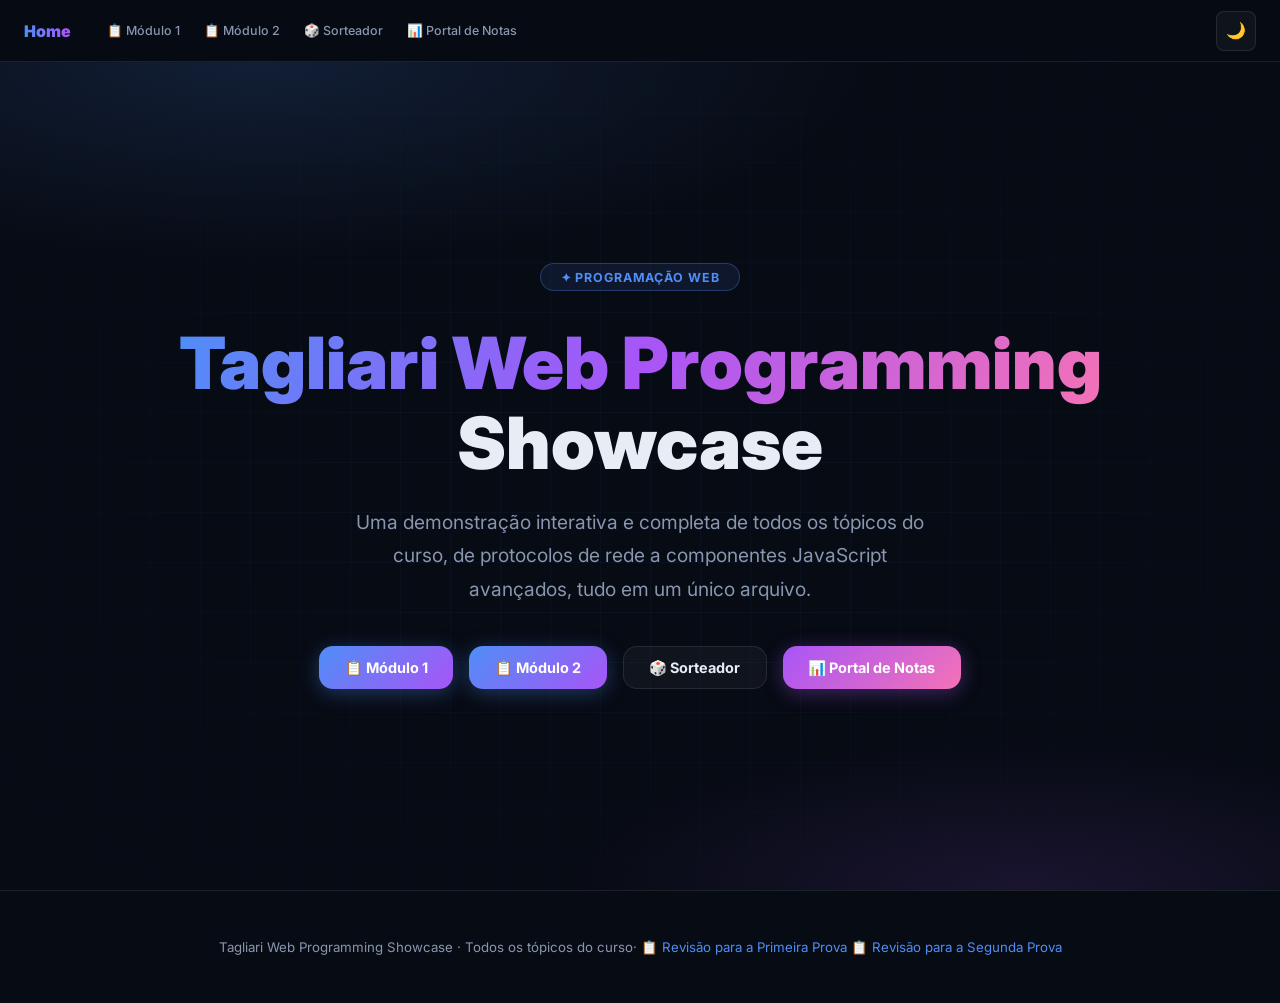
==== commit ca845460: "notas" ====
--- a/index.html
+++ b/index.html
@@ -28,6 +28,13 @@
 
     <button id="hamburger" aria-label="Abrir menu" aria-expanded="false" onclick="toggleMobileNav()">☰</button>
 
+    <ul class="navbar-nav" id="navbar-nav" role="list">
+      <li><a href="modulo1.html" aria-label="Ir para o Módulo 1">📋 Módulo 1</a></li>
+      <li><a href="modulo2.html" aria-label="Ir para o Módulo 2">📋 Módulo 2</a></li>
+      <li><a href="sorteador.html" aria-label="Ir para Sorteador de Alunos">🎲 Sorteador</a></li>
+      <li><a href="notas.html" aria-label="Ir para Portal de Notas">📊 Portal de Notas</a></li>
+    </ul>
+
     <div class="navbar-actions">
       <button id="mode-toggle" aria-label="Alternar modo claro/escuro" title="Alternar tema">🌙</button>
     </div>
@@ -49,9 +56,8 @@
     <div class="hero-cta">
       <a href="modulo1.html" class="btn btn-primary" aria-label="Módulo 1">📋 Módulo 1</a>
       <a href="modulo2.html" class="btn btn-primary" aria-label="Módulo 2">📋 Módulo 2</a>
-
-      <a href="sorteador.html" class="btn btn-outline" aria-label="Ir para Sorteador de Alunos">🎲 Sorteador de
-        Alunos</a>
+      <a href="sorteador.html" class="btn btn-outline" aria-label="Ir para Sorteador de Alunos">🎲 Sorteador</a>
+      <a href="notas.html" class="btn btn-primary" style="background: linear-gradient(135deg, var(--purple), var(--pink)); box-shadow: 0 4px 20px rgba(168, 85, 247, 0.35);" aria-label="Ir para Portal de Notas">📊 Portal de Notas</a>
     </div>
   </header>
 
